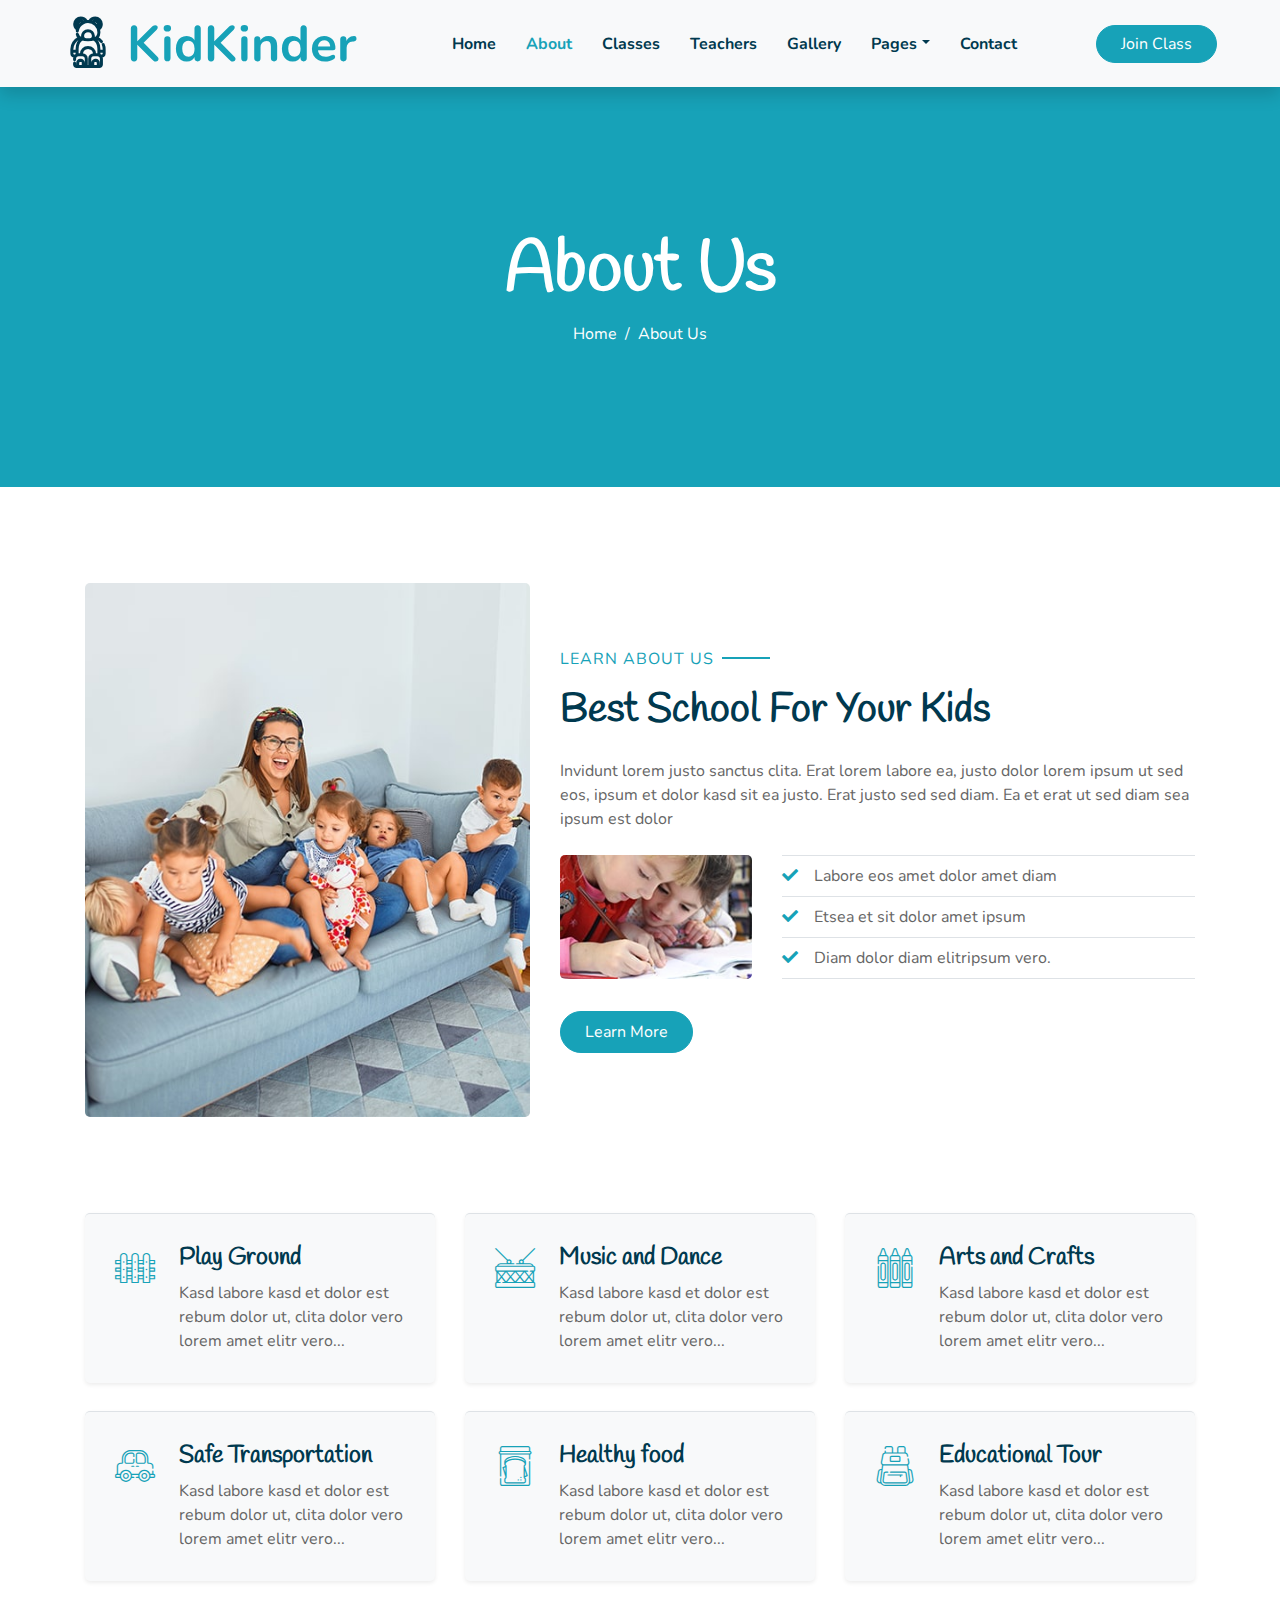
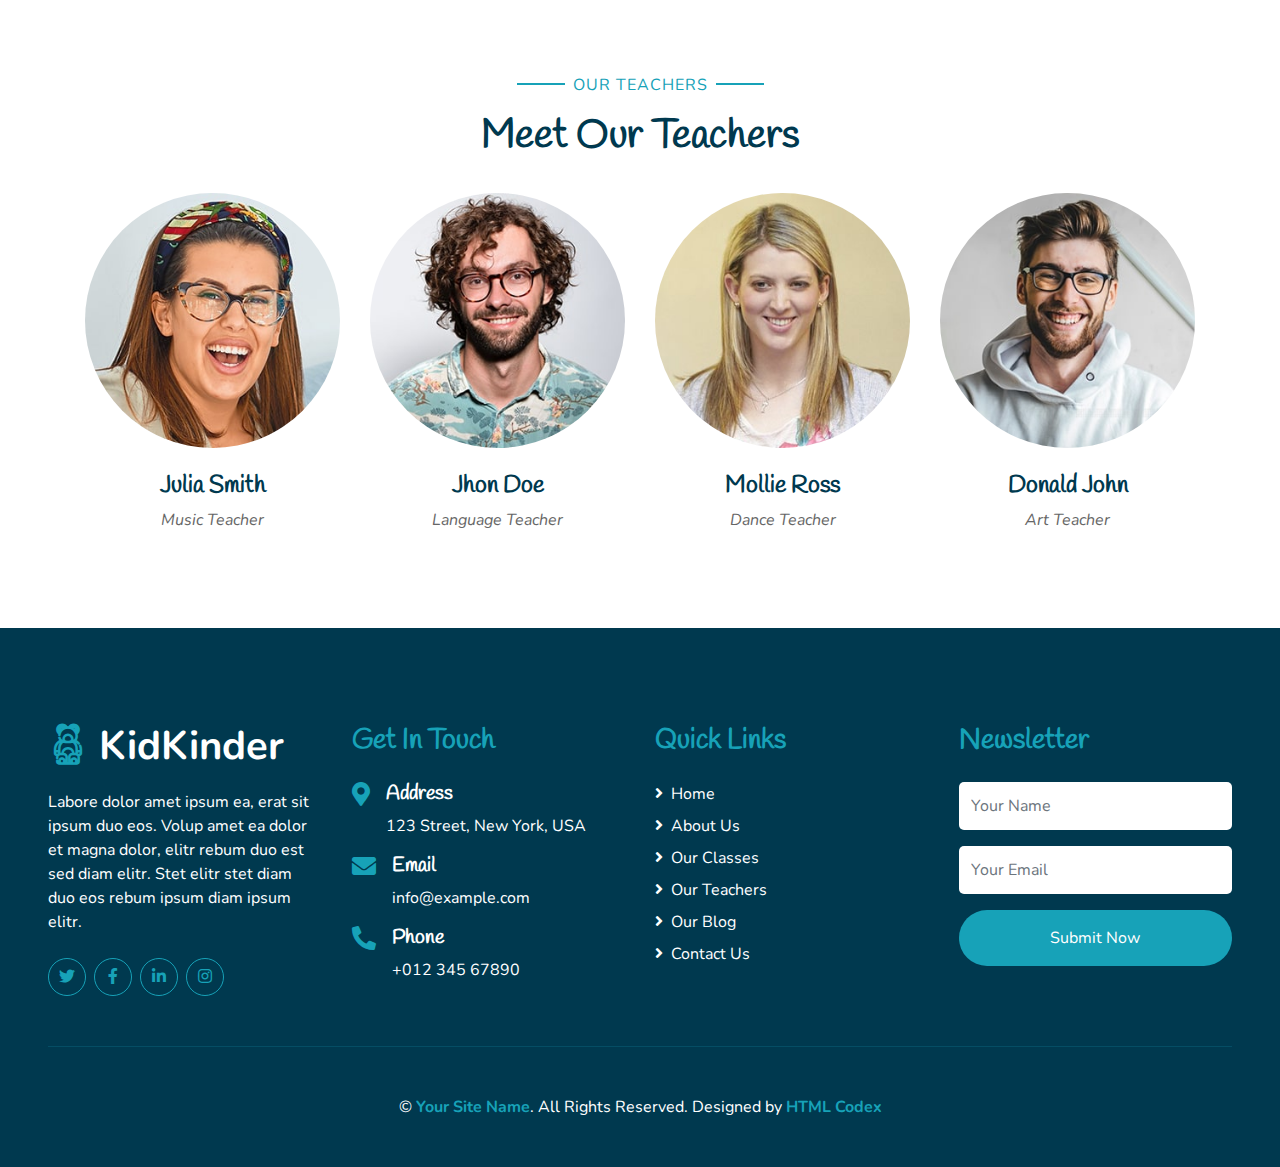
==== about.html @ f80e2ae2 "[ADD] Add templates for bussiness site" ====
<!DOCTYPE html>
<html lang="en">

<head>
    <meta charset="utf-8">
    <title>KidKinder - Kindergarten Website Template</title>
    <meta content="width=device-width, initial-scale=1.0" name="viewport">
    <meta content="Free HTML Templates" name="keywords">
    <meta content="Free HTML Templates" name="description">

    <!-- Favicon -->
    <link href="img/favicon.ico" rel="icon">

    <!-- Google Web Fonts -->
    <link rel="preconnect" href="https://fonts.gstatic.com">
    <link href="https://fonts.googleapis.com/css2?family=Handlee&family=Nunito&display=swap" rel="stylesheet">

    <!-- Font Awesome -->
    <link href="https://cdnjs.cloudflare.com/ajax/libs/font-awesome/5.10.0/css/all.min.css" rel="stylesheet">

    <!-- Flaticon Font -->
    <link href="lib/flaticon/font/flaticon.css" rel="stylesheet">

    <!-- Libraries Stylesheet -->
    <link href="lib/owlcarousel/assets/owl.carousel.min.css" rel="stylesheet">
    <link href="lib/lightbox/css/lightbox.min.css" rel="stylesheet">

    <!-- Customized Bootstrap Stylesheet -->
    <link href="css/style.css" rel="stylesheet">
</head>

<body>
    <!-- Navbar Start -->
    <div class="container-fluid bg-light position-relative shadow">
        <nav class="navbar navbar-expand-lg bg-light navbar-light py-3 py-lg-0 px-0 px-lg-5">
            <a href="" class="navbar-brand font-weight-bold text-secondary" style="font-size: 50px;">
                <i class="flaticon-043-teddy-bear"></i>
                <span class="text-primary">KidKinder</span>
            </a>
            <button type="button" class="navbar-toggler" data-toggle="collapse" data-target="#navbarCollapse">
                <span class="navbar-toggler-icon"></span>
            </button>
            <div class="collapse navbar-collapse justify-content-between" id="navbarCollapse">
                <div class="navbar-nav font-weight-bold mx-auto py-0">
                    <a href="index.html" class="nav-item nav-link">Home</a>
                    <a href="about.html" class="nav-item nav-link active">About</a>
                    <a href="class.html" class="nav-item nav-link">Classes</a>
                    <a href="team.html" class="nav-item nav-link">Teachers</a>
                    <a href="gallery.html" class="nav-item nav-link">Gallery</a>
                    <div class="nav-item dropdown">
                        <a href="#" class="nav-link dropdown-toggle" data-toggle="dropdown">Pages</a>
                        <div class="dropdown-menu rounded-0 m-0">
                            <a href="blog.html" class="dropdown-item">Blog Grid</a>
                            <a href="single.html" class="dropdown-item">Blog Detail</a>
                        </div>
                    </div>
                    <a href="contact.html" class="nav-item nav-link">Contact</a>
                </div>
                <a href="" class="btn btn-primary px-4">Join Class</a>
            </div>
        </nav>
    </div>
    <!-- Navbar End -->


    <!-- Header Start -->
    <div class="container-fluid bg-primary mb-5">
        <div class="d-flex flex-column align-items-center justify-content-center" style="min-height: 400px">
            <h3 class="display-3 font-weight-bold text-white">About Us</h3>
            <div class="d-inline-flex text-white">
                <p class="m-0"><a class="text-white" href="">Home</a></p>
                <p class="m-0 px-2">/</p>
                <p class="m-0">About Us</p>
            </div>
        </div>
    </div>
    <!-- Header End -->


    <!-- About Start -->
    <div class="container-fluid py-5">
        <div class="container">
            <div class="row align-items-center">
                <div class="col-lg-5">
                    <img class="img-fluid rounded mb-5 mb-lg-0" src="img/about-1.jpg" alt="">
                </div>
                <div class="col-lg-7">
                    <p class="section-title pr-5"><span class="pr-2">Learn About Us</span></p>
                    <h1 class="mb-4">Best School For Your Kids</h1>
                    <p>Invidunt lorem justo sanctus clita. Erat lorem labore ea, justo dolor lorem ipsum ut sed eos,
                        ipsum et dolor kasd sit ea justo. Erat justo sed sed diam. Ea et erat ut sed diam sea ipsum est
                        dolor</p>
                    <div class="row pt-2 pb-4">
                        <div class="col-6 col-md-4">
                            <img class="img-fluid rounded" src="img/about-2.jpg" alt="">
                        </div>
                        <div class="col-6 col-md-8">
                            <ul class="list-inline m-0">
                                <li class="py-2 border-top border-bottom"><i class="fa fa-check text-primary mr-3"></i>Labore eos amet dolor amet diam</li>
                                <li class="py-2 border-bottom"><i class="fa fa-check text-primary mr-3"></i>Etsea et sit dolor amet ipsum</li>
                                <li class="py-2 border-bottom"><i class="fa fa-check text-primary mr-3"></i>Diam dolor diam elitripsum vero.</li>
                            </ul>
                        </div>
                    </div>
                    <a href="" class="btn btn-primary mt-2 py-2 px-4">Learn More</a>
                </div>
            </div>
        </div>
    </div>
    <!-- About End -->


    <!-- Facilities Start -->
    <div class="container-fluid pt-5">
        <div class="container pb-3">
            <div class="row">
                <div class="col-lg-4 col-md-6 pb-1">
                    <div class="d-flex bg-light shadow-sm border-top rounded mb-4" style="padding: 30px;">
                        <i class="flaticon-050-fence h1 font-weight-normal text-primary mb-3"></i>
                        <div class="pl-4">
                            <h4>Play Ground</h4>
                            <p class="m-0">Kasd labore kasd et dolor est rebum dolor ut, clita dolor vero lorem amet elitr vero...</p>
                        </div>
                    </div>
                </div>
                <div class="col-lg-4 col-md-6 pb-1">
                    <div class="d-flex bg-light shadow-sm border-top rounded mb-4" style="padding: 30px;">
                        <i class="flaticon-022-drum h1 font-weight-normal text-primary mb-3"></i>
                        <div class="pl-4">
                            <h4>Music and Dance</h4>
                            <p class="m-0">Kasd labore kasd et dolor est rebum dolor ut, clita dolor vero lorem amet elitr vero...</p>
                        </div>
                    </div>
                </div>
                <div class="col-lg-4 col-md-6 pb-1">
                    <div class="d-flex bg-light shadow-sm border-top rounded mb-4" style="padding: 30px;">
                        <i class="flaticon-030-crayons h1 font-weight-normal text-primary mb-3"></i>
                        <div class="pl-4">
                            <h4>Arts and Crafts</h4>
                            <p class="m-0">Kasd labore kasd et dolor est rebum dolor ut, clita dolor vero lorem amet elitr vero...</p>
                        </div>
                    </div>
                </div>
                <div class="col-lg-4 col-md-6 pb-1">
                    <div class="d-flex bg-light shadow-sm border-top rounded mb-4" style="padding: 30px;">
                        <i class="flaticon-017-toy-car h1 font-weight-normal text-primary mb-3"></i>
                        <div class="pl-4">
                            <h4>Safe Transportation</h4>
                            <p class="m-0">Kasd labore kasd et dolor est rebum dolor ut, clita dolor vero lorem amet elitr vero...</p>
                        </div>
                    </div>
                </div>
                <div class="col-lg-4 col-md-6 pb-1">
                    <div class="d-flex bg-light shadow-sm border-top rounded mb-4" style="padding: 30px;">
                        <i class="flaticon-025-sandwich h1 font-weight-normal text-primary mb-3"></i>
                        <div class="pl-4">
                            <h4>Healthy food</h4>
                            <p class="m-0">Kasd labore kasd et dolor est rebum dolor ut, clita dolor vero lorem amet elitr vero...</p>
                        </div>
                    </div>
                </div>
                <div class="col-lg-4 col-md-6 pb-1">
                    <div class="d-flex bg-light shadow-sm border-top rounded mb-4" style="padding: 30px;">
                        <i class="flaticon-047-backpack h1 font-weight-normal text-primary mb-3"></i>
                        <div class="pl-4">
                            <h4>Educational Tour</h4>
                            <p class="m-0">Kasd labore kasd et dolor est rebum dolor ut, clita dolor vero lorem amet elitr vero...</p>
                        </div>
                    </div>
                </div>
            </div>
        </div>
    </div>
    <!-- Facilities Start -->


    <!-- Team Start -->
    <div class="container-fluid pt-5">
        <div class="container">
            <div class="text-center pb-2">
                <p class="section-title px-5"><span class="px-2">Our Teachers</span></p>
                <h1 class="mb-4">Meet Our Teachers</h1>
            </div>
            <div class="row">
                <div class="col-md-6 col-lg-3 text-center team mb-5">
                    <div class="position-relative overflow-hidden mb-4" style="border-radius: 100%;">
                        <img class="img-fluid w-100" src="img/team-1.jpg" alt="" >
                        <div
                            class="team-social d-flex align-items-center justify-content-center w-100 h-100 position-absolute">
                            <a class="btn btn-outline-light text-center mr-2 px-0" style="width: 38px; height: 38px;"
                                href="#"><i class="fab fa-twitter"></i></a>
                            <a class="btn btn-outline-light text-center mr-2 px-0" style="width: 38px; height: 38px;"
                                href="#"><i class="fab fa-facebook-f"></i></a>
                            <a class="btn btn-outline-light text-center px-0" style="width: 38px; height: 38px;"
                                href="#"><i class="fab fa-linkedin-in"></i></a>
                        </div>
                    </div>
                    <h4>Julia Smith</h4>
                    <i>Music Teacher</i>
                </div>
                <div class="col-md-6 col-lg-3 text-center team mb-5">
                    <div class="position-relative overflow-hidden mb-4" style="border-radius: 100%;">
                        <img class="img-fluid w-100" src="img/team-2.jpg" alt="" >
                        <div
                            class="team-social d-flex align-items-center justify-content-center w-100 h-100 position-absolute">
                            <a class="btn btn-outline-light text-center mr-2 px-0" style="width: 38px; height: 38px;"
                                href="#"><i class="fab fa-twitter"></i></a>
                            <a class="btn btn-outline-light text-center mr-2 px-0" style="width: 38px; height: 38px;"
                                href="#"><i class="fab fa-facebook-f"></i></a>
                            <a class="btn btn-outline-light text-center px-0" style="width: 38px; height: 38px;"
                                href="#"><i class="fab fa-linkedin-in"></i></a>
                        </div>
                    </div>
                    <h4>Jhon Doe</h4>
                    <i>Language Teacher</i>
                </div>
                <div class="col-md-6 col-lg-3 text-center team mb-5">
                    <div class="position-relative overflow-hidden mb-4" style="border-radius: 100%;">
                        <img class="img-fluid w-100" src="img/team-3.jpg" alt="" >
                        <div
                            class="team-social d-flex align-items-center justify-content-center w-100 h-100 position-absolute">
                            <a class="btn btn-outline-light text-center mr-2 px-0" style="width: 38px; height: 38px;"
                                href="#"><i class="fab fa-twitter"></i></a>
                            <a class="btn btn-outline-light text-center mr-2 px-0" style="width: 38px; height: 38px;"
                                href="#"><i class="fab fa-facebook-f"></i></a>
                            <a class="btn btn-outline-light text-center px-0" style="width: 38px; height: 38px;"
                                href="#"><i class="fab fa-linkedin-in"></i></a>
                        </div>
                    </div>
                    <h4>Mollie Ross</h4>
                    <i>Dance Teacher</i>
                </div>
                <div class="col-md-6 col-lg-3 text-center team mb-5">
                    <div class="position-relative overflow-hidden mb-4" style="border-radius: 100%;">
                        <img class="img-fluid w-100" src="img/team-4.jpg" alt="" >
                        <div
                            class="team-social d-flex align-items-center justify-content-center w-100 h-100 position-absolute">
                            <a class="btn btn-outline-light text-center mr-2 px-0" style="width: 38px; height: 38px;"
                                href="#"><i class="fab fa-twitter"></i></a>
                            <a class="btn btn-outline-light text-center mr-2 px-0" style="width: 38px; height: 38px;"
                                href="#"><i class="fab fa-facebook-f"></i></a>
                            <a class="btn btn-outline-light text-center px-0" style="width: 38px; height: 38px;"
                                href="#"><i class="fab fa-linkedin-in"></i></a>
                        </div>
                    </div>
                    <h4>Donald John</h4>
                    <i>Art Teacher</i>
                </div>
            </div>
        </div>
    </div>
    <!-- Team End -->


    <!-- Footer Start -->
    <div class="container-fluid bg-secondary text-white mt-5 py-5 px-sm-3 px-md-5">
        <div class="row pt-5">
            <div class="col-lg-3 col-md-6 mb-5">
                <a href="" class="navbar-brand font-weight-bold text-primary m-0 mb-4 p-0" style="font-size: 40px; line-height: 40px;">
                    <i class="flaticon-043-teddy-bear"></i>
                    <span class="text-white">KidKinder</span>
                </a>
                <p>Labore dolor amet ipsum ea, erat sit ipsum duo eos. Volup amet ea dolor et magna dolor, elitr rebum duo est sed diam elitr. Stet elitr stet diam duo eos rebum ipsum diam ipsum elitr.</p>
                <div class="d-flex justify-content-start mt-4">
                    <a class="btn btn-outline-primary rounded-circle text-center mr-2 px-0"
                        style="width: 38px; height: 38px;" href="#"><i class="fab fa-twitter"></i></a>
                    <a class="btn btn-outline-primary rounded-circle text-center mr-2 px-0"
                        style="width: 38px; height: 38px;" href="#"><i class="fab fa-facebook-f"></i></a>
                    <a class="btn btn-outline-primary rounded-circle text-center mr-2 px-0"
                        style="width: 38px; height: 38px;" href="#"><i class="fab fa-linkedin-in"></i></a>
                    <a class="btn btn-outline-primary rounded-circle text-center mr-2 px-0"
                        style="width: 38px; height: 38px;" href="#"><i class="fab fa-instagram"></i></a>
                </div>
            </div>
            <div class="col-lg-3 col-md-6 mb-5">
                <h3 class="text-primary mb-4">Get In Touch</h3>
                <div class="d-flex">
                    <h4 class="fa fa-map-marker-alt text-primary"></h4>
                    <div class="pl-3">
                        <h5 class="text-white">Address</h5>
                        <p>123 Street, New York, USA</p>
                    </div>
                </div>
                <div class="d-flex">
                    <h4 class="fa fa-envelope text-primary"></h4>
                    <div class="pl-3">
                        <h5 class="text-white">Email</h5>
                        <p>info@example.com</p>
                    </div>
                </div>
                <div class="d-flex">
                    <h4 class="fa fa-phone-alt text-primary"></h4>
                    <div class="pl-3">
                        <h5 class="text-white">Phone</h5>
                        <p>+012 345 67890</p>
                    </div>
                </div>
            </div>
            <div class="col-lg-3 col-md-6 mb-5">
                <h3 class="text-primary mb-4">Quick Links</h3>
                <div class="d-flex flex-column justify-content-start">
                    <a class="text-white mb-2" href="#"><i class="fa fa-angle-right mr-2"></i>Home</a>
                    <a class="text-white mb-2" href="#"><i class="fa fa-angle-right mr-2"></i>About Us</a>
                    <a class="text-white mb-2" href="#"><i class="fa fa-angle-right mr-2"></i>Our Classes</a>
                    <a class="text-white mb-2" href="#"><i class="fa fa-angle-right mr-2"></i>Our Teachers</a>
                    <a class="text-white mb-2" href="#"><i class="fa fa-angle-right mr-2"></i>Our Blog</a>
                    <a class="text-white" href="#"><i class="fa fa-angle-right mr-2"></i>Contact Us</a>
                </div>
            </div>
            <div class="col-lg-3 col-md-6 mb-5">
                <h3 class="text-primary mb-4">Newsletter</h3>
                <form action="">
                    <div class="form-group">
                        <input type="text" class="form-control border-0 py-4" placeholder="Your Name" required="required" />
                    </div>
                    <div class="form-group">
                        <input type="email" class="form-control border-0 py-4" placeholder="Your Email"
                            required="required" />
                    </div>
                    <div>
                        <button class="btn btn-primary btn-block border-0 py-3" type="submit">Submit Now</button>
                    </div>
                </form>
            </div>
        </div>
        <div class="container-fluid pt-5" style="border-top: 1px solid rgba(23, 162, 184, .2);;">
            <p class="m-0 text-center text-white">
                &copy; <a class="text-primary font-weight-bold" href="#">Your Site Name</a>. All Rights Reserved. Designed
                by
                <a class="text-primary font-weight-bold" href="https://htmlcodex.com">HTML Codex</a>
            </p>
        </div>
    </div>
    <!-- Footer End -->


    <!-- Back to Top -->
    <a href="#" class="btn btn-primary p-3 back-to-top"><i class="fa fa-angle-double-up"></i></a>


    <!-- JavaScript Libraries -->
    <script src="https://code.jquery.com/jquery-3.4.1.min.js"></script>
    <script src="https://stackpath.bootstrapcdn.com/bootstrap/4.4.1/js/bootstrap.bundle.min.js"></script>
    <script src="lib/easing/easing.min.js"></script>
    <script src="lib/owlcarousel/owl.carousel.min.js"></script>
    <script src="lib/isotope/isotope.pkgd.min.js"></script>
    <script src="lib/lightbox/js/lightbox.min.js"></script>

    <!-- Contact Javascript File -->
    <script src="mail/jqBootstrapValidation.min.js"></script>
    <script src="mail/contact.js"></script>

    <!-- Template Javascript -->
    <script src="js/main.js"></script>
</body>

</html>
---- lib/flaticon/font/flaticon.css ----
@font-face {
  font-family: "Flaticon";
  src: url("./Flaticon.eot");
  src: url("./Flaticon.eot?#iefix") format("embedded-opentype"),
       url("./Flaticon.woff2") format("woff2"),
       url("./Flaticon.woff") format("woff"),
       url("./Flaticon.ttf") format("truetype"),
       url("./Flaticon.svg#Flaticon") format("svg");
  font-weight: normal;
  font-style: normal;
}

@media screen and (-webkit-min-device-pixel-ratio:0) {
  @font-face {
    font-family: "Flaticon";
    src: url("./Flaticon.svg#Flaticon") format("svg");
  }
}

[class^="flaticon-"]:before, [class*=" flaticon-"]:before,
[class^="flaticon-"]:after, [class*=" flaticon-"]:after {   
  font-family: Flaticon;
        font-size: 20px;
font-style: normal;
margin-left: 20px;
}

.flaticon-001-swing:before { content: "\f100"; }
.flaticon-002-bricks:before { content: "\f101"; }
.flaticon-003-feeding-bottle:before { content: "\f102"; }
.flaticon-004-balloons:before { content: "\f103"; }
.flaticon-005-marker:before { content: "\f104"; }
.flaticon-006-spinning-top:before { content: "\f105"; }
.flaticon-007-sandbox:before { content: "\f106"; }
.flaticon-008-tambourine:before { content: "\f107"; }
.flaticon-009-bib:before { content: "\f108"; }
.flaticon-010-slide:before { content: "\f109"; }
.flaticon-011-mat:before { content: "\f10a"; }
.flaticon-012-kite:before { content: "\f10b"; }
.flaticon-013-brush:before { content: "\f10c"; }
.flaticon-014-blackboard:before { content: "\f10d"; }
.flaticon-015-potty:before { content: "\f10e"; }
.flaticon-016-apple:before { content: "\f10f"; }
.flaticon-017-toy-car:before { content: "\f110"; }
.flaticon-018-ball:before { content: "\f111"; }
.flaticon-019-pencil:before { content: "\f112"; }
.flaticon-020-rattle:before { content: "\f113"; }
.flaticon-021-juice-box:before { content: "\f114"; }
.flaticon-022-drum:before { content: "\f115"; }
.flaticon-023-girl:before { content: "\f116"; }
.flaticon-024-shape-toy:before { content: "\f117"; }
.flaticon-025-sandwich:before { content: "\f118"; }
.flaticon-026-paper-boat:before { content: "\f119"; }
.flaticon-027-xylophone:before { content: "\f11a"; }
.flaticon-028-kindergarten:before { content: "\f11b"; }
.flaticon-029-clock:before { content: "\f11c"; }
.flaticon-030-crayons:before { content: "\f11d"; }
.flaticon-031-bell:before { content: "\f11e"; }
.flaticon-032-book:before { content: "\f11f"; }
.flaticon-033-blocks:before { content: "\f120"; }
.flaticon-034-popsicle:before { content: "\f121"; }
.flaticon-035-table:before { content: "\f122"; }
.flaticon-036-boy:before { content: "\f123"; }
.flaticon-037-toys:before { content: "\f124"; }
.flaticon-038-locker:before { content: "\f125"; }
.flaticon-039-seesaw:before { content: "\f126"; }
.flaticon-040-puzzle:before { content: "\f127"; }
.flaticon-041-abacus:before { content: "\f128"; }
.flaticon-042-synthesizer:before { content: "\f129"; }
.flaticon-043-teddy-bear:before { content: "\f12a"; }
.flaticon-044-scissors:before { content: "\f12b"; }
.flaticon-045-cookies:before { content: "\f12c"; }
.flaticon-046-bucket:before { content: "\f12d"; }
.flaticon-047-backpack:before { content: "\f12e"; }
.flaticon-048-paper-plane:before { content: "\f12f"; }
.flaticon-049-cutlery:before { content: "\f130"; }
.flaticon-050-fence:before { content: "\f131"; }
---- css/style.css ----
/******* Bootstrap Theming ********/
/*!
 * Bootstrap v4.5.3 (https://getbootstrap.com/)
 * Copyright 2011-2020 The Bootstrap Authors
 * Copyright 2011-2020 Twitter, Inc.
 * Licensed under MIT (https://github.com/twbs/bootstrap/blob/main/LICENSE)
 */
:root {
  --blue: #007bff;
  --indigo: #6610f2;
  --purple: #6f42c1;
  --pink: #e83e8c;
  --red: #dc3545;
  --orange: #fd7e14;
  --yellow: #ffc107;
  --green: #28a745;
  --teal: #20c997;
  --cyan: #17a2b8;
  --white: #fff;
  --gray: #6c757d;
  --gray-dark: #343a40;
  --primary: #17a2b8;
  --secondary: #00394f;
  --success: #28a745;
  --info: #17a2b8;
  --warning: #ffc107;
  --danger: #dc3545;
  --light: #f8f9fa;
  --dark: #343a40;
  --breakpoint-xs: 0;
  --breakpoint-sm: 576px;
  --breakpoint-md: 768px;
  --breakpoint-lg: 992px;
  --breakpoint-xl: 1200px;
  --font-family-sans-serif: "Nunito", sans-serif;
  --font-family-monospace: SFMono-Regular, Menlo, Monaco, Consolas, "Liberation Mono", "Courier New", monospace;
}

*,
*::before,
*::after {
  box-sizing: border-box;
}

html {
  font-family: sans-serif;
  line-height: 1.15;
  -webkit-text-size-adjust: 100%;
  -webkit-tap-highlight-color: rgba(0, 0, 0, 0);
}

article, aside, figcaption, figure, footer, header, hgroup, main, nav, section {
  display: block;
}

body {
  margin: 0;
  font-family: "Nunito", sans-serif;
  font-size: 1rem;
  font-weight: 400;
  line-height: 1.5;
  color: #666666;
  text-align: left;
  background-color: #fff;
}

[tabindex="-1"]:focus:not(:focus-visible) {
  outline: 0 !important;
}

hr {
  box-sizing: content-box;
  height: 0;
  overflow: visible;
}

h1, h2, h3, h4, h5, h6 {
  margin-top: 0;
  margin-bottom: 0.5rem;
}

p {
  margin-top: 0;
  margin-bottom: 1rem;
}

abbr[title],
abbr[data-original-title] {
  text-decoration: underline;
  text-decoration: underline dotted;
  cursor: help;
  border-bottom: 0;
  text-decoration-skip-ink: none;
}

address {
  margin-bottom: 1rem;
  font-style: normal;
  line-height: inherit;
}

ol,
ul,
dl {
  margin-top: 0;
  margin-bottom: 1rem;
}

ol ol,
ul ul,
ol ul,
ul ol {
  margin-bottom: 0;
}

dt {
  font-weight: 700;
}

dd {
  margin-bottom: .5rem;
  margin-left: 0;
}

blockquote {
  margin: 0 0 1rem;
}

b,
strong {
  font-weight: bolder;
}

small {
  font-size: 80%;
}

sub,
sup {
  position: relative;
  font-size: 75%;
  line-height: 0;
  vertical-align: baseline;
}

sub {
  bottom: -.25em;
}

sup {
  top: -.5em;
}

a {
  color: #17a2b8;
  text-decoration: none;
  background-color: transparent;
}

a:hover {
  color: #0f6674;
  text-decoration: underline;
}

a:not([href]):not([class]) {
  color: inherit;
  text-decoration: none;
}

a:not([href]):not([class]):hover {
  color: inherit;
  text-decoration: none;
}

pre,
code,
kbd,
samp {
  font-family: SFMono-Regular, Menlo, Monaco, Consolas, "Liberation Mono", "Courier New", monospace;
  font-size: 1em;
}

pre {
  margin-top: 0;
  margin-bottom: 1rem;
  overflow: auto;
  -ms-overflow-style: scrollbar;
}

figure {
  margin: 0 0 1rem;
}

img {
  vertical-align: middle;
  border-style: none;
}

svg {
  overflow: hidden;
  vertical-align: middle;
}

table {
  border-collapse: collapse;
}

caption {
  padding-top: 0.75rem;
  padding-bottom: 0.75rem;
  color: #6c757d;
  text-align: left;
  caption-side: bottom;
}

th {
  text-align: inherit;
  text-align: -webkit-match-parent;
}

label {
  display: inline-block;
  margin-bottom: 0.5rem;
}

button {
  border-radius: 0;
}

button:focus {
  outline: 1px dotted;
  outline: 5px auto -webkit-focus-ring-color;
}

input,
button,
select,
optgroup,
textarea {
  margin: 0;
  font-family: inherit;
  font-size: inherit;
  line-height: inherit;
}

button,
input {
  overflow: visible;
}

button,
select {
  text-transform: none;
}

[role="button"] {
  cursor: pointer;
}

select {
  word-wrap: normal;
}

button,
[type="button"],
[type="reset"],
[type="submit"] {
  -webkit-appearance: button;
}

button:not(:disabled),
[type="button"]:not(:disabled),
[type="reset"]:not(:disabled),
[type="submit"]:not(:disabled) {
  cursor: pointer;
}

button::-moz-focus-inner,
[type="button"]::-moz-focus-inner,
[type="reset"]::-moz-focus-inner,
[type="submit"]::-moz-focus-inner {
  padding: 0;
  border-style: none;
}

input[type="radio"],
input[type="checkbox"] {
  box-sizing: border-box;
  padding: 0;
}

textarea {
  overflow: auto;
  resize: vertical;
}

fieldset {
  min-width: 0;
  padding: 0;
  margin: 0;
  border: 0;
}

legend {
  display: block;
  width: 100%;
  max-width: 100%;
  padding: 0;
  margin-bottom: .5rem;
  font-size: 1.5rem;
  line-height: inherit;
  color: inherit;
  white-space: normal;
}

@media (max-width: 1200px) {
  legend {
    font-size: calc(1.275rem + 0.3vw) ;
  }
}

progress {
  vertical-align: baseline;
}

[type="number"]::-webkit-inner-spin-button,
[type="number"]::-webkit-outer-spin-button {
  height: auto;
}

[type="search"] {
  outline-offset: -2px;
  -webkit-appearance: none;
}

[type="search"]::-webkit-search-decoration {
  -webkit-appearance: none;
}

::-webkit-file-upload-button {
  font: inherit;
  -webkit-appearance: button;
}

output {
  display: inline-block;
}

summary {
  display: list-item;
  cursor: pointer;
}

template {
  display: none;
}

[hidden] {
  display: none !important;
}

h1, h2, h3, h4, h5, h6,
.h1, .h2, .h3, .h4, .h5, .h6 {
  margin-bottom: 0.5rem;
  font-family: "Handlee", cursive;
  font-weight: bold;
  line-height: 1.2;
  color: #00394f;
}

h1, .h1 {
  font-size: 2.5rem;
}

@media (max-width: 1200px) {
  h1, .h1 {
    font-size: calc(1.375rem + 1.5vw) ;
  }
}

h2, .h2 {
  font-size: 2rem;
}

@media (max-width: 1200px) {
  h2, .h2 {
    font-size: calc(1.325rem + 0.9vw) ;
  }
}

h3, .h3 {
  font-size: 1.75rem;
}

@media (max-width: 1200px) {
  h3, .h3 {
    font-size: calc(1.3rem + 0.6vw) ;
  }
}

h4, .h4 {
  font-size: 1.5rem;
}

@media (max-width: 1200px) {
  h4, .h4 {
    font-size: calc(1.275rem + 0.3vw) ;
  }
}

h5, .h5 {
  font-size: 1.25rem;
}

h6, .h6 {
  font-size: 1rem;
}

.lead {
  font-size: 1.25rem;
  font-weight: 300;
}

.display-1 {
  font-size: 6rem;
  font-weight: 300;
  line-height: 1.2;
}

@media (max-width: 1200px) {
  .display-1 {
    font-size: calc(1.725rem + 5.7vw) ;
  }
}

.display-2 {
  font-size: 5.5rem;
  font-weight: 300;
  line-height: 1.2;
}

@media (max-width: 1200px) {
  .display-2 {
    font-size: calc(1.675rem + 5.1vw) ;
  }
}

.display-3 {
  font-size: 4.5rem;
  font-weight: 300;
  line-height: 1.2;
}

@media (max-width: 1200px) {
  .display-3 {
    font-size: calc(1.575rem + 3.9vw) ;
  }
}

.display-4 {
  font-size: 3.5rem;
  font-weight: 300;
  line-height: 1.2;
}

@media (max-width: 1200px) {
  .display-4 {
    font-size: calc(1.475rem + 2.7vw) ;
  }
}

hr {
  margin-top: 1rem;
  margin-bottom: 1rem;
  border: 0;
  border-top: 1px solid rgba(0, 0, 0, 0.1);
}

small,
.small {
  font-size: 80%;
  font-weight: 400;
}

mark,
.mark {
  padding: 0.2em;
  background-color: #fcf8e3;
}

.list-unstyled {
  padding-left: 0;
  list-style: none;
}

.list-inline {
  padding-left: 0;
  list-style: none;
}

.list-inline-item {
  display: inline-block;
}

.list-inline-item:not(:last-child) {
  margin-right: 0.5rem;
}

.initialism {
  font-size: 90%;
  text-transform: uppercase;
}

.blockquote {
  margin-bottom: 1rem;
  font-size: 1.25rem;
}

.blockquote-footer {
  display: block;
  font-size: 80%;
  color: #6c757d;
}

.blockquote-footer::before {
  content: "\2014\00A0";
}

.img-fluid {
  max-width: 100%;
  height: auto;
}

.img-thumbnail {
  padding: 0.25rem;
  background-color: #fff;
  border: 1px solid #dee2e6;
  border-radius: 5px;
  max-width: 100%;
  height: auto;
}

.figure {
  display: inline-block;
}

.figure-img {
  margin-bottom: 0.5rem;
  line-height: 1;
}

.figure-caption {
  font-size: 90%;
  color: #6c757d;
}

code {
  font-size: 87.5%;
  color: #e83e8c;
  word-wrap: break-word;
}

a > code {
  color: inherit;
}

kbd {
  padding: 0.2rem 0.4rem;
  font-size: 87.5%;
  color: #fff;
  background-color: #212529;
  border-radius: 0.2rem;
}

kbd kbd {
  padding: 0;
  font-size: 100%;
  font-weight: 700;
}

pre {
  display: block;
  font-size: 87.5%;
  color: #212529;
}

pre code {
  font-size: inherit;
  color: inherit;
  word-break: normal;
}

.pre-scrollable {
  max-height: 340px;
  overflow-y: scroll;
}

.container,
.container-fluid,
.container-sm,
.container-md,
.container-lg,
.container-xl {
  width: 100%;
  padding-right: 15px;
  padding-left: 15px;
  margin-right: auto;
  margin-left: auto;
}

@media (min-width: 576px) {
  .container, .container-sm {
    max-width: 540px;
  }
}

@media (min-width: 768px) {
  .container, .container-sm, .container-md {
    max-width: 720px;
  }
}

@media (min-width: 992px) {
  .container, .container-sm, .container-md, .container-lg {
    max-width: 960px;
  }
}

@media (min-width: 1200px) {
  .container, .container-sm, .container-md, .container-lg, .container-xl {
    max-width: 1140px;
  }
}

.row {
  display: flex;
  flex-wrap: wrap;
  margin-right: -15px;
  margin-left: -15px;
}

.no-gutters {
  margin-right: 0;
  margin-left: 0;
}

.no-gutters > .col,
.no-gutters > [class*="col-"] {
  padding-right: 0;
  padding-left: 0;
}

.col-1, .col-2, .col-3, .col-4, .col-5, .col-6, .col-7, .col-8, .col-9, .col-10, .col-11, .col-12, .col,
.col-auto, .col-sm-1, .col-sm-2, .col-sm-3, .col-sm-4, .col-sm-5, .col-sm-6, .col-sm-7, .col-sm-8, .col-sm-9, .col-sm-10, .col-sm-11, .col-sm-12, .col-sm,
.col-sm-auto, .col-md-1, .col-md-2, .col-md-3, .col-md-4, .col-md-5, .col-md-6, .col-md-7, .col-md-8, .col-md-9, .col-md-10, .col-md-11, .col-md-12, .col-md,
.col-md-auto, .col-lg-1, .col-lg-2, .col-lg-3, .col-lg-4, .col-lg-5, .col-lg-6, .col-lg-7, .col-lg-8, .col-lg-9, .col-lg-10, .col-lg-11, .col-lg-12, .col-lg,
.col-lg-auto, .col-xl-1, .col-xl-2, .col-xl-3, .col-xl-4, .col-xl-5, .col-xl-6, .col-xl-7, .col-xl-8, .col-xl-9, .col-xl-10, .col-xl-11, .col-xl-12, .col-xl,
.col-xl-auto {
  position: relative;
  width: 100%;
  padding-right: 15px;
  padding-left: 15px;
}

.col {
  flex-basis: 0;
  flex-grow: 1;
  max-width: 100%;
}

.row-cols-1 > * {
  flex: 0 0 100%;
  max-width: 100%;
}

.row-cols-2 > * {
  flex: 0 0 50%;
  max-width: 50%;
}

.row-cols-3 > * {
  flex: 0 0 33.33333%;
  max-width: 33.33333%;
}

.row-cols-4 > * {
  flex: 0 0 25%;
  max-width: 25%;
}

.row-cols-5 > * {
  flex: 0 0 20%;
  max-width: 20%;
}

.row-cols-6 > * {
  flex: 0 0 16.66667%;
  max-width: 16.66667%;
}

.col-auto {
  flex: 0 0 auto;
  width: auto;
  max-width: 100%;
}

.col-1 {
  flex: 0 0 8.33333%;
  max-width: 8.33333%;
}

.col-2 {
  flex: 0 0 16.66667%;
  max-width: 16.66667%;
}

.col-3 {
  flex: 0 0 25%;
  max-width: 25%;
}

.col-4 {
  flex: 0 0 33.33333%;
  max-width: 33.33333%;
}

.col-5 {
  flex: 0 0 41.66667%;
  max-width: 41.66667%;
}

.col-6 {
  flex: 0 0 50%;
  max-width: 50%;
}

.col-7 {
  flex: 0 0 58.33333%;
  max-width: 58.33333%;
}

.col-8 {
  flex: 0 0 66.66667%;
  max-width: 66.66667%;
}

.col-9 {
  flex: 0 0 75%;
  max-width: 75%;
}

.col-10 {
  flex: 0 0 83.33333%;
  max-width: 83.33333%;
}

.col-11 {
  flex: 0 0 91.66667%;
  max-width: 91.66667%;
}

.col-12 {
  flex: 0 0 100%;
  max-width: 100%;
}

.order-first {
  order: -1;
}

.order-last {
  order: 13;
}

.order-0 {
  order: 0;
}

.order-1 {
  order: 1;
}

.order-2 {
  order: 2;
}

.order-3 {
  order: 3;
}

.order-4 {
  order: 4;
}

.order-5 {
  order: 5;
}

.order-6 {
  order: 6;
}

.order-7 {
  order: 7;
}

.order-8 {
  order: 8;
}

.order-9 {
  order: 9;
}

.order-10 {
  order: 10;
}

.order-11 {
  order: 11;
}

.order-12 {
  order: 12;
}

.offset-1 {
  margin-left: 8.33333%;
}

.offset-2 {
  margin-left: 16.66667%;
}

.offset-3 {
  margin-left: 25%;
}

.offset-4 {
  margin-left: 33.33333%;
}

.offset-5 {
  margin-left: 41.66667%;
}

.offset-6 {
  margin-left: 50%;
}

.offset-7 {
  margin-left: 58.33333%;
}

.offset-8 {
  margin-left: 66.66667%;
}

.offset-9 {
  margin-left: 75%;
}

.offset-10 {
  margin-left: 83.33333%;
}

.offset-11 {
  margin-left: 91.66667%;
}

@media (min-width: 576px) {
  .col-sm {
    flex-basis: 0;
    flex-grow: 1;
    max-width: 100%;
  }
  .row-cols-sm-1 > * {
    flex: 0 0 100%;
    max-width: 100%;
  }
  .row-cols-sm-2 > * {
    flex: 0 0 50%;
    max-width: 50%;
  }
  .row-cols-sm-3 > * {
    flex: 0 0 33.33333%;
    max-width: 33.33333%;
  }
  .row-cols-sm-4 > * {
    flex: 0 0 25%;
    max-width: 25%;
  }
  .row-cols-sm-5 > * {
    flex: 0 0 20%;
    max-width: 20%;
  }
  .row-cols-sm-6 > * {
    flex: 0 0 16.66667%;
    max-width: 16.66667%;
  }
  .col-sm-auto {
    flex: 0 0 auto;
    width: auto;
    max-width: 100%;
  }
  .col-sm-1 {
    flex: 0 0 8.33333%;
    max-width: 8.33333%;
  }
  .col-sm-2 {
    flex: 0 0 16.66667%;
    max-width: 16.66667%;
  }
  .col-sm-3 {
    flex: 0 0 25%;
    max-width: 25%;
  }
  .col-sm-4 {
    flex: 0 0 33.33333%;
    max-width: 33.33333%;
  }
  .col-sm-5 {
    flex: 0 0 41.66667%;
    max-width: 41.66667%;
  }
  .col-sm-6 {
    flex: 0 0 50%;
    max-width: 50%;
  }
  .col-sm-7 {
    flex: 0 0 58.33333%;
    max-width: 58.33333%;
  }
  .col-sm-8 {
    flex: 0 0 66.66667%;
    max-width: 66.66667%;
  }
  .col-sm-9 {
    flex: 0 0 75%;
    max-width: 75%;
  }
  .col-sm-10 {
    flex: 0 0 83.33333%;
    max-width: 83.33333%;
  }
  .col-sm-11 {
    flex: 0 0 91.66667%;
    max-width: 91.66667%;
  }
  .col-sm-12 {
    flex: 0 0 100%;
    max-width: 100%;
  }
  .order-sm-first {
    order: -1;
  }
  .order-sm-last {
    order: 13;
  }
  .order-sm-0 {
    order: 0;
  }
  .order-sm-1 {
    order: 1;
  }
  .order-sm-2 {
    order: 2;
  }
  .order-sm-3 {
    order: 3;
  }
  .order-sm-4 {
    order: 4;
  }
  .order-sm-5 {
    order: 5;
  }
  .order-sm-6 {
    order: 6;
  }
  .order-sm-7 {
    order: 7;
  }
  .order-sm-8 {
    order: 8;
  }
  .order-sm-9 {
    order: 9;
  }
  .order-sm-10 {
    order: 10;
  }
  .order-sm-11 {
    order: 11;
  }
  .order-sm-12 {
    order: 12;
  }
  .offset-sm-0 {
    margin-left: 0;
  }
  .offset-sm-1 {
    margin-left: 8.33333%;
  }
  .offset-sm-2 {
    margin-left: 16.66667%;
  }
  .offset-sm-3 {
    margin-left: 25%;
  }
  .offset-sm-4 {
    margin-left: 33.33333%;
  }
  .offset-sm-5 {
    margin-left: 41.66667%;
  }
  .offset-sm-6 {
    margin-left: 50%;
  }
  .offset-sm-7 {
    margin-left: 58.33333%;
  }
  .offset-sm-8 {
    margin-left: 66.66667%;
  }
  .offset-sm-9 {
    margin-left: 75%;
  }
  .offset-sm-10 {
    margin-left: 83.33333%;
  }
  .offset-sm-11 {
    margin-left: 91.66667%;
  }
}

@media (min-width: 768px) {
  .col-md {
    flex-basis: 0;
    flex-grow: 1;
    max-width: 100%;
  }
  .row-cols-md-1 > * {
    flex: 0 0 100%;
    max-width: 100%;
  }
  .row-cols-md-2 > * {
    flex: 0 0 50%;
    max-width: 50%;
  }
  .row-cols-md-3 > * {
    flex: 0 0 33.33333%;
    max-width: 33.33333%;
  }
  .row-cols-md-4 > * {
    flex: 0 0 25%;
    max-width: 25%;
  }
  .row-cols-md-5 > * {
    flex: 0 0 20%;
    max-width: 20%;
  }
  .row-cols-md-6 > * {
    flex: 0 0 16.66667%;
    max-width: 16.66667%;
  }
  .col-md-auto {
    flex: 0 0 auto;
    width: auto;
    max-width: 100%;
  }
  .col-md-1 {
    flex: 0 0 8.33333%;
    max-width: 8.33333%;
  }
  .col-md-2 {
    flex: 0 0 16.66667%;
    max-width: 16.66667%;
  }
  .col-md-3 {
    flex: 0 0 25%;
    max-width: 25%;
  }
  .col-md-4 {
    flex: 0 0 33.33333%;
    max-width: 33.33333%;
  }
  .col-md-5 {
    flex: 0 0 41.66667%;
    max-width: 41.66667%;
  }
  .col-md-6 {
    flex: 0 0 50%;
    max-width: 50%;
  }
  .col-md-7 {
    flex: 0 0 58.33333%;
    max-width: 58.33333%;
  }
  .col-md-8 {
    flex: 0 0 66.66667%;
    max-width: 66.66667%;
  }
  .col-md-9 {
    flex: 0 0 75%;
    max-width: 75%;
  }
  .col-md-10 {
    flex: 0 0 83.33333%;
    max-width: 83.33333%;
  }
  .col-md-11 {
    flex: 0 0 91.66667%;
    max-width: 91.66667%;
  }
  .col-md-12 {
    flex: 0 0 100%;
    max-width: 100%;
  }
  .order-md-first {
    order: -1;
  }
  .order-md-last {
    order: 13;
  }
  .order-md-0 {
    order: 0;
  }
  .order-md-1 {
    order: 1;
  }
  .order-md-2 {
    order: 2;
  }
  .order-md-3 {
    order: 3;
  }
  .order-md-4 {
    order: 4;
  }
  .order-md-5 {
    order: 5;
  }
  .order-md-6 {
    order: 6;
  }
  .order-md-7 {
    order: 7;
  }
  .order-md-8 {
    order: 8;
  }
  .order-md-9 {
    order: 9;
  }
  .order-md-10 {
    order: 10;
  }
  .order-md-11 {
    order: 11;
  }
  .order-md-12 {
    order: 12;
  }
  .offset-md-0 {
    margin-left: 0;
  }
  .offset-md-1 {
    margin-left: 8.33333%;
  }
  .offset-md-2 {
    margin-left: 16.66667%;
  }
  .offset-md-3 {
    margin-left: 25%;
  }
  .offset-md-4 {
    margin-left: 33.33333%;
  }
  .offset-md-5 {
    margin-left: 41.66667%;
  }
  .offset-md-6 {
    margin-left: 50%;
  }
  .offset-md-7 {
    margin-left: 58.33333%;
  }
  .offset-md-8 {
    margin-left: 66.66667%;
  }
  .offset-md-9 {
    margin-left: 75%;
  }
  .offset-md-10 {
    margin-left: 83.33333%;
  }
  .offset-md-11 {
    margin-left: 91.66667%;
  }
}

@media (min-width: 992px) {
  .col-lg {
    flex-basis: 0;
    flex-grow: 1;
    max-width: 100%;
  }
  .row-cols-lg-1 > * {
    flex: 0 0 100%;
    max-width: 100%;
  }
  .row-cols-lg-2 > * {
    flex: 0 0 50%;
    max-width: 50%;
  }
  .row-cols-lg-3 > * {
    flex: 0 0 33.33333%;
    max-width: 33.33333%;
  }
  .row-cols-lg-4 > * {
    flex: 0 0 25%;
    max-width: 25%;
  }
  .row-cols-lg-5 > * {
    flex: 0 0 20%;
    max-width: 20%;
  }
  .row-cols-lg-6 > * {
    flex: 0 0 16.66667%;
    max-width: 16.66667%;
  }
  .col-lg-auto {
    flex: 0 0 auto;
    width: auto;
    max-width: 100%;
  }
  .col-lg-1 {
    flex: 0 0 8.33333%;
    max-width: 8.33333%;
  }
  .col-lg-2 {
    flex: 0 0 16.66667%;
    max-width: 16.66667%;
  }
  .col-lg-3 {
    flex: 0 0 25%;
    max-width: 25%;
  }
  .col-lg-4 {
    flex: 0 0 33.33333%;
    max-width: 33.33333%;
  }
  .col-lg-5 {
    flex: 0 0 41.66667%;
    max-width: 41.66667%;
  }
  .col-lg-6 {
    flex: 0 0 50%;
    max-width: 50%;
  }
  .col-lg-7 {
    flex: 0 0 58.33333%;
    max-width: 58.33333%;
  }
  .col-lg-8 {
    flex: 0 0 66.66667%;
    max-width: 66.66667%;
  }
  .col-lg-9 {
    flex: 0 0 75%;
    max-width: 75%;
  }
  .col-lg-10 {
    flex: 0 0 83.33333%;
    max-width: 83.33333%;
  }
  .col-lg-11 {
    flex: 0 0 91.66667%;
    max-width: 91.66667%;
  }
  .col-lg-12 {
    flex: 0 0 100%;
    max-width: 100%;
  }
  .order-lg-first {
    order: -1;
  }
  .order-lg-last {
    order: 13;
  }
  .order-lg-0 {
    order: 0;
  }
  .order-lg-1 {
    order: 1;
  }
  .order-lg-2 {
    order: 2;
  }
  .order-lg-3 {
    order: 3;
  }
  .order-lg-4 {
    order: 4;
  }
  .order-lg-5 {
    order: 5;
  }
  .order-lg-6 {
    order: 6;
  }
  .order-lg-7 {
    order: 7;
  }
  .order-lg-8 {
    order: 8;
  }
  .order-lg-9 {
    order: 9;
  }
  .order-lg-10 {
    order: 10;
  }
  .order-lg-11 {
    order: 11;
  }
  .order-lg-12 {
    order: 12;
  }
  .offset-lg-0 {
    margin-left: 0;
  }
  .offset-lg-1 {
    margin-left: 8.33333%;
  }
  .offset-lg-2 {
    margin-left: 16.66667%;
  }
  .offset-lg-3 {
    margin-left: 25%;
  }
  .offset-lg-4 {
    margin-left: 33.33333%;
  }
  .offset-lg-5 {
    margin-left: 41.66667%;
  }
  .offset-lg-6 {
    margin-left: 50%;
  }
  .offset-lg-7 {
    margin-left: 58.33333%;
  }
  .offset-lg-8 {
    margin-left: 66.66667%;
  }
  .offset-lg-9 {
    margin-left: 75%;
  }
  .offset-lg-10 {
    margin-left: 83.33333%;
  }
  .offset-lg-11 {
    margin-left: 91.66667%;
  }
}

@media (min-width: 1200px) {
  .col-xl {
    flex-basis: 0;
    flex-grow: 1;
    max-width: 100%;
  }
  .row-cols-xl-1 > * {
    flex: 0 0 100%;
    max-width: 100%;
  }
  .row-cols-xl-2 > * {
    flex: 0 0 50%;
    max-width: 50%;
  }
  .row-cols-xl-3 > * {
    flex: 0 0 33.33333%;
    max-width: 33.33333%;
  }
  .row-cols-xl-4 > * {
    flex: 0 0 25%;
    max-width: 25%;
  }
  .row-cols-xl-5 > * {
    flex: 0 0 20%;
    max-width: 20%;
  }
  .row-cols-xl-6 > * {
    flex: 0 0 16.66667%;
    max-width: 16.66667%;
  }
  .col-xl-auto {
    flex: 0 0 auto;
    width: auto;
    max-width: 100%;
  }
  .col-xl-1 {
    flex: 0 0 8.33333%;
    max-width: 8.33333%;
  }
  .col-xl-2 {
    flex: 0 0 16.66667%;
    max-width: 16.66667%;
  }
  .col-xl-3 {
    flex: 0 0 25%;
    max-width: 25%;
  }
  .col-xl-4 {
    flex: 0 0 33.33333%;
    max-width: 33.33333%;
  }
  .col-xl-5 {
    flex: 0 0 41.66667%;
    max-width: 41.66667%;
  }
  .col-xl-6 {
    flex: 0 0 50%;
    max-width: 50%;
  }
  .col-xl-7 {
    flex: 0 0 58.33333%;
    max-width: 58.33333%;
  }
  .col-xl-8 {
    flex: 0 0 66.66667%;
    max-width: 66.66667%;
  }
  .col-xl-9 {
    flex: 0 0 75%;
    max-width: 75%;
  }
  .col-xl-10 {
    flex: 0 0 83.33333%;
    max-width: 83.33333%;
  }
  .col-xl-11 {
    flex: 0 0 91.66667%;
    max-width: 91.66667%;
  }
  .col-xl-12 {
    flex: 0 0 100%;
    max-width: 100%;
  }
  .order-xl-first {
    order: -1;
  }
  .order-xl-last {
    order: 13;
  }
  .order-xl-0 {
    order: 0;
  }
  .order-xl-1 {
    order: 1;
  }
  .order-xl-2 {
    order: 2;
  }
  .order-xl-3 {
    order: 3;
  }
  .order-xl-4 {
    order: 4;
  }
  .order-xl-5 {
    order: 5;
  }
  .order-xl-6 {
    order: 6;
  }
  .order-xl-7 {
    order: 7;
  }
  .order-xl-8 {
    order: 8;
  }
  .order-xl-9 {
    order: 9;
  }
  .order-xl-10 {
    order: 10;
  }
  .order-xl-11 {
    order: 11;
  }
  .order-xl-12 {
    order: 12;
  }
  .offset-xl-0 {
    margin-left: 0;
  }
  .offset-xl-1 {
    margin-left: 8.33333%;
  }
  .offset-xl-2 {
    margin-left: 16.66667%;
  }
  .offset-xl-3 {
    margin-left: 25%;
  }
  .offset-xl-4 {
    margin-left: 33.33333%;
  }
  .offset-xl-5 {
    margin-left: 41.66667%;
  }
  .offset-xl-6 {
    margin-left: 50%;
  }
  .offset-xl-7 {
    margin-left: 58.33333%;
  }
  .offset-xl-8 {
    margin-left: 66.66667%;
  }
  .offset-xl-9 {
    margin-left: 75%;
  }
  .offset-xl-10 {
    margin-left: 83.33333%;
  }
  .offset-xl-11 {
    margin-left: 91.66667%;
  }
}

.table {
  width: 100%;
  margin-bottom: 1rem;
  color: #666666;
}

.table th,
.table td {
  padding: 0.75rem;
  vertical-align: top;
  border-top: 1px solid #dee2e6;
}

.table thead th {
  vertical-align: bottom;
  border-bottom: 2px solid #dee2e6;
}

.table tbody + tbody {
  border-top: 2px solid #dee2e6;
}

.table-sm th,
.table-sm td {
  padding: 0.3rem;
}

.table-bordered {
  border: 1px solid #dee2e6;
}

.table-bordered th,
.table-bordered td {
  border: 1px solid #dee2e6;
}

.table-bordered thead th,
.table-bordered thead td {
  border-bottom-width: 2px;
}

.table-borderless th,
.table-borderless td,
.table-borderless thead th,
.table-borderless tbody + tbody {
  border: 0;
}

.table-striped tbody tr:nth-of-type(odd) {
  background-color: rgba(0, 0, 0, 0.05);
}

.table-hover tbody tr:hover {
  color: #666666;
  background-color: rgba(0, 0, 0, 0.075);
}

.table-primary,
.table-primary > th,
.table-primary > td {
  background-color: #bee5eb;
}

.table-primary th,
.table-primary td,
.table-primary thead th,
.table-primary tbody + tbody {
  border-color: #86cfda;
}

.table-hover .table-primary:hover {
  background-color: #abdde5;
}

.table-hover .table-primary:hover > td,
.table-hover .table-primary:hover > th {
  background-color: #abdde5;
}

.table-secondary,
.table-secondary > th,
.table-secondary > td {
  background-color: #b8c8ce;
}

.table-secondary th,
.table-secondary td,
.table-secondary thead th,
.table-secondary tbody + tbody {
  border-color: #7a98a3;
}

.table-hover .table-secondary:hover {
  background-color: #a9bcc4;
}

.table-hover .table-secondary:hover > td,
.table-hover .table-secondary:hover > th {
  background-color: #a9bcc4;
}

.table-success,
.table-success > th,
.table-success > td {
  background-color: #c3e6cb;
}

.table-success th,
.table-success td,
.table-success thead th,
.table-success tbody + tbody {
  border-color: #8fd19e;
}

.table-hover .table-success:hover {
  background-color: #b1dfbb;
}

.table-hover .table-success:hover > td,
.table-hover .table-success:hover > th {
  background-color: #b1dfbb;
}

.table-info,
.table-info > th,
.table-info > td {
  background-color: #bee5eb;
}

.table-info th,
.table-info td,
.table-info thead th,
.table-info tbody + tbody {
  border-color: #86cfda;
}

.table-hover .table-info:hover {
  background-color: #abdde5;
}

.table-hover .table-info:hover > td,
.table-hover .table-info:hover > th {
  background-color: #abdde5;
}

.table-warning,
.table-warning > th,
.table-warning > td {
  background-color: #ffeeba;
}

.table-warning th,
.table-warning td,
.table-warning thead th,
.table-warning tbody + tbody {
  border-color: #ffdf7e;
}

.table-hover .table-warning:hover {
  background-color: #ffe8a1;
}

.table-hover .table-warning:hover > td,
.table-hover .table-warning:hover > th {
  background-color: #ffe8a1;
}

.table-danger,
.table-danger > th,
.table-danger > td {
  background-color: #f5c6cb;
}

.table-danger th,
.table-danger td,
.table-danger thead th,
.table-danger tbody + tbody {
  border-color: #ed969e;
}

.table-hover .table-danger:hover {
  background-color: #f1b0b7;
}

.table-hover .table-danger:hover > td,
.table-hover .table-danger:hover > th {
  background-color: #f1b0b7;
}

.table-light,
.table-light > th,
.table-light > td {
  background-color: #fdfdfe;
}

.table-light th,
.table-light td,
.table-light thead th,
.table-light tbody + tbody {
  border-color: #fbfcfc;
}

.table-hover .table-light:hover {
  background-color: #ececf6;
}

.table-hover .table-light:hover > td,
.table-hover .table-light:hover > th {
  background-color: #ececf6;
}

.table-dark,
.table-dark > th,
.table-dark > td {
  background-color: #c6c8ca;
}

.table-dark th,
.table-dark td,
.table-dark thead th,
.table-dark tbody + tbody {
  border-color: #95999c;
}

.table-hover .table-dark:hover {
  background-color: #b9bbbe;
}

.table-hover .table-dark:hover > td,
.table-hover .table-dark:hover > th {
  background-color: #b9bbbe;
}

.table-active,
.table-active > th,
.table-active > td {
  background-color: rgba(0, 0, 0, 0.075);
}

.table-hover .table-active:hover {
  background-color: rgba(0, 0, 0, 0.075);
}

.table-hover .table-active:hover > td,
.table-hover .table-active:hover > th {
  background-color: rgba(0, 0, 0, 0.075);
}

.table .thead-dark th {
  color: #fff;
  background-color: #343a40;
  border-color: #454d55;
}

.table .thead-light th {
  color: #495057;
  background-color: #e9ecef;
  border-color: #dee2e6;
}

.table-dark {
  color: #fff;
  background-color: #343a40;
}

.table-dark th,
.table-dark td,
.table-dark thead th {
  border-color: #454d55;
}

.table-dark.table-bordered {
  border: 0;
}

.table-dark.table-striped tbody tr:nth-of-type(odd) {
  background-color: rgba(255, 255, 255, 0.05);
}

.table-dark.table-hover tbody tr:hover {
  color: #fff;
  background-color: rgba(255, 255, 255, 0.075);
}

@media (max-width: 575.98px) {
  .table-responsive-sm {
    display: block;
    width: 100%;
    overflow-x: auto;
    -webkit-overflow-scrolling: touch;
  }
  .table-responsive-sm > .table-bordered {
    border: 0;
  }
}

@media (max-width: 767.98px) {
  .table-responsive-md {
    display: block;
    width: 100%;
    overflow-x: auto;
    -webkit-overflow-scrolling: touch;
  }
  .table-responsive-md > .table-bordered {
    border: 0;
  }
}

@media (max-width: 991.98px) {
  .table-responsive-lg {
    display: block;
    width: 100%;
    overflow-x: auto;
    -webkit-overflow-scrolling: touch;
  }
  .table-responsive-lg > .table-bordered {
    border: 0;
  }
}

@media (max-width: 1199.98px) {
  .table-responsive-xl {
    display: block;
    width: 100%;
    overflow-x: auto;
    -webkit-overflow-scrolling: touch;
  }
  .table-responsive-xl > .table-bordered {
    border: 0;
  }
}

.table-responsive {
  display: block;
  width: 100%;
  overflow-x: auto;
  -webkit-overflow-scrolling: touch;
}

.table-responsive > .table-bordered {
  border: 0;
}

.form-control {
  display: block;
  width: 100%;
  height: calc(1.5em + 0.75rem + 2px);
  padding: 0.375rem 0.75rem;
  font-size: 1rem;
  font-weight: 400;
  line-height: 1.5;
  color: #495057;
  background-color: #fff;
  background-clip: padding-box;
  border: 1px solid #ced4da;
  border-radius: 5px;
  transition: border-color 0.15s ease-in-out, box-shadow 0.15s ease-in-out;
}

@media (prefers-reduced-motion: reduce) {
  .form-control {
    transition: none;
  }
}

.form-control::-ms-expand {
  background-color: transparent;
  border: 0;
}

.form-control:-moz-focusring {
  color: transparent;
  text-shadow: 0 0 0 #495057;
}

.form-control:focus {
  color: #495057;
  background-color: #fff;
  border-color: #63d9ec;
  outline: 0;
  box-shadow: 0 0 0 0.2rem rgba(23, 162, 184, 0.25);
}

.form-control::placeholder {
  color: #6c757d;
  opacity: 1;
}

.form-control:disabled, .form-control[readonly] {
  background-color: #e9ecef;
  opacity: 1;
}

input[type="date"].form-control,
input[type="time"].form-control,
input[type="datetime-local"].form-control,
input[type="month"].form-control {
  appearance: none;
}

select.form-control:focus::-ms-value {
  color: #495057;
  background-color: #fff;
}

.form-control-file,
.form-control-range {
  display: block;
  width: 100%;
}

.col-form-label {
  padding-top: calc(0.375rem + 1px);
  padding-bottom: calc(0.375rem + 1px);
  margin-bottom: 0;
  font-size: inherit;
  line-height: 1.5;
}

.col-form-label-lg {
  padding-top: calc(0.5rem + 1px);
  padding-bottom: calc(0.5rem + 1px);
  font-size: 1.25rem;
  line-height: 1.5;
}

.col-form-label-sm {
  padding-top: calc(0.25rem + 1px);
  padding-bottom: calc(0.25rem + 1px);
  font-size: 0.875rem;
  line-height: 1.5;
}

.form-control-plaintext {
  display: block;
  width: 100%;
  padding: 0.375rem 0;
  margin-bottom: 0;
  font-size: 1rem;
  line-height: 1.5;
  color: #666666;
  background-color: transparent;
  border: solid transparent;
  border-width: 1px 0;
}

.form-control-plaintext.form-control-sm, .form-control-plaintext.form-control-lg {
  padding-right: 0;
  padding-left: 0;
}

.form-control-sm {
  height: calc(1.5em + 0.5rem + 2px);
  padding: 0.25rem 0.5rem;
  font-size: 0.875rem;
  line-height: 1.5;
  border-radius: 0.2rem;
}

.form-control-lg {
  height: calc(1.5em + 1rem + 2px);
  padding: 0.5rem 1rem;
  font-size: 1.25rem;
  line-height: 1.5;
  border-radius: 0.3rem;
}

select.form-control[size], select.form-control[multiple] {
  height: auto;
}

textarea.form-control {
  height: auto;
}

.form-group {
  margin-bottom: 1rem;
}

.form-text {
  display: block;
  margin-top: 0.25rem;
}

.form-row {
  display: flex;
  flex-wrap: wrap;
  margin-right: -5px;
  margin-left: -5px;
}

.form-row > .col,
.form-row > [class*="col-"] {
  padding-right: 5px;
  padding-left: 5px;
}

.form-check {
  position: relative;
  display: block;
  padding-left: 1.25rem;
}

.form-check-input {
  position: absolute;
  margin-top: 0.3rem;
  margin-left: -1.25rem;
}

.form-check-input[disabled] ~ .form-check-label,
.form-check-input:disabled ~ .form-check-label {
  color: #6c757d;
}

.form-check-label {
  margin-bottom: 0;
}

.form-check-inline {
  display: inline-flex;
  align-items: center;
  padding-left: 0;
  margin-right: 0.75rem;
}

.form-check-inline .form-check-input {
  position: static;
  margin-top: 0;
  margin-right: 0.3125rem;
  margin-left: 0;
}

.valid-feedback {
  display: none;
  width: 100%;
  margin-top: 0.25rem;
  font-size: 80%;
  color: #28a745;
}

.valid-tooltip {
  position: absolute;
  top: 100%;
  left: 0;
  z-index: 5;
  display: none;
  max-width: 100%;
  padding: 0.25rem 0.5rem;
  margin-top: .1rem;
  font-size: 0.875rem;
  line-height: 1.5;
  color: #fff;
  background-color: rgba(40, 167, 69, 0.9);
  border-radius: 5px;
}

.was-validated :valid ~ .valid-feedback,
.was-validated :valid ~ .valid-tooltip,
.is-valid ~ .valid-feedback,
.is-valid ~ .valid-tooltip {
  display: block;
}

.was-validated .form-control:valid, .form-control.is-valid {
  border-color: #28a745;
  padding-right: calc(1.5em + 0.75rem);
  background-image: url("data:image/svg+xml,%3csvg xmlns='http://www.w3.org/2000/svg' width='8' height='8' viewBox='0 0 8 8'%3e%3cpath fill='%2328a745' d='M2.3 6.73L.6 4.53c-.4-1.04.46-1.4 1.1-.8l1.1 1.4 3.4-3.8c.6-.63 1.6-.27 1.2.7l-4 4.6c-.43.5-.8.4-1.1.1z'/%3e%3c/svg%3e");
  background-repeat: no-repeat;
  background-position: right calc(0.375em + 0.1875rem) center;
  background-size: calc(0.75em + 0.375rem) calc(0.75em + 0.375rem);
}

.was-validated .form-control:valid:focus, .form-control.is-valid:focus {
  border-color: #28a745;
  box-shadow: 0 0 0 0.2rem rgba(40, 167, 69, 0.25);
}

.was-validated textarea.form-control:valid, textarea.form-control.is-valid {
  padding-right: calc(1.5em + 0.75rem);
  background-position: top calc(0.375em + 0.1875rem) right calc(0.375em + 0.1875rem);
}

.was-validated .custom-select:valid, .custom-select.is-valid {
  border-color: #28a745;
  padding-right: calc(0.75em + 2.3125rem);
  background: url("data:image/svg+xml,%3csvg xmlns='http://www.w3.org/2000/svg' width='4' height='5' viewBox='0 0 4 5'%3e%3cpath fill='%23343a40' d='M2 0L0 2h4zm0 5L0 3h4z'/%3e%3c/svg%3e") no-repeat right 0.75rem center/8px 10px, url("data:image/svg+xml,%3csvg xmlns='http://www.w3.org/2000/svg' width='8' height='8' viewBox='0 0 8 8'%3e%3cpath fill='%2328a745' d='M2.3 6.73L.6 4.53c-.4-1.04.46-1.4 1.1-.8l1.1 1.4 3.4-3.8c.6-.63 1.6-.27 1.2.7l-4 4.6c-.43.5-.8.4-1.1.1z'/%3e%3c/svg%3e") #fff no-repeat center right 1.75rem/calc(0.75em + 0.375rem) calc(0.75em + 0.375rem);
}

.was-validated .custom-select:valid:focus, .custom-select.is-valid:focus {
  border-color: #28a745;
  box-shadow: 0 0 0 0.2rem rgba(40, 167, 69, 0.25);
}

.was-validated .form-check-input:valid ~ .form-check-label, .form-check-input.is-valid ~ .form-check-label {
  color: #28a745;
}

.was-validated .form-check-input:valid ~ .valid-feedback,
.was-validated .form-check-input:valid ~ .valid-tooltip, .form-check-input.is-valid ~ .valid-feedback,
.form-check-input.is-valid ~ .valid-tooltip {
  display: block;
}

.was-validated .custom-control-input:valid ~ .custom-control-label, .custom-control-input.is-valid ~ .custom-control-label {
  color: #28a745;
}

.was-validated .custom-control-input:valid ~ .custom-control-label::before, .custom-control-input.is-valid ~ .custom-control-label::before {
  border-color: #28a745;
}

.was-validated .custom-control-input:valid:checked ~ .custom-control-label::before, .custom-control-input.is-valid:checked ~ .custom-control-label::before {
  border-color: #34ce57;
  background-color: #34ce57;
}

.was-validated .custom-control-input:valid:focus ~ .custom-control-label::before, .custom-control-input.is-valid:focus ~ .custom-control-label::before {
  box-shadow: 0 0 0 0.2rem rgba(40, 167, 69, 0.25);
}

.was-validated .custom-control-input:valid:focus:not(:checked) ~ .custom-control-label::before, .custom-control-input.is-valid:focus:not(:checked) ~ .custom-control-label::before {
  border-color: #28a745;
}

.was-validated .custom-file-input:valid ~ .custom-file-label, .custom-file-input.is-valid ~ .custom-file-label {
  border-color: #28a745;
}

.was-validated .custom-file-input:valid:focus ~ .custom-file-label, .custom-file-input.is-valid:focus ~ .custom-file-label {
  border-color: #28a745;
  box-shadow: 0 0 0 0.2rem rgba(40, 167, 69, 0.25);
}

.invalid-feedback {
  display: none;
  width: 100%;
  margin-top: 0.25rem;
  font-size: 80%;
  color: #dc3545;
}

.invalid-tooltip {
  position: absolute;
  top: 100%;
  left: 0;
  z-index: 5;
  display: none;
  max-width: 100%;
  padding: 0.25rem 0.5rem;
  margin-top: .1rem;
  font-size: 0.875rem;
  line-height: 1.5;
  color: #fff;
  background-color: rgba(220, 53, 69, 0.9);
  border-radius: 5px;
}

.was-validated :invalid ~ .invalid-feedback,
.was-validated :invalid ~ .invalid-tooltip,
.is-invalid ~ .invalid-feedback,
.is-invalid ~ .invalid-tooltip {
  display: block;
}

.was-validated .form-control:invalid, .form-control.is-invalid {
  border-color: #dc3545;
  padding-right: calc(1.5em + 0.75rem);
  background-image: url("data:image/svg+xml,%3csvg xmlns='http://www.w3.org/2000/svg' width='12' height='12' fill='none' stroke='%23dc3545' viewBox='0 0 12 12'%3e%3ccircle cx='6' cy='6' r='4.5'/%3e%3cpath stroke-linejoin='round' d='M5.8 3.6h.4L6 6.5z'/%3e%3ccircle cx='6' cy='8.2' r='.6' fill='%23dc3545' stroke='none'/%3e%3c/svg%3e");
  background-repeat: no-repeat;
  background-position: right calc(0.375em + 0.1875rem) center;
  background-size: calc(0.75em + 0.375rem) calc(0.75em + 0.375rem);
}

.was-validated .form-control:invalid:focus, .form-control.is-invalid:focus {
  border-color: #dc3545;
  box-shadow: 0 0 0 0.2rem rgba(220, 53, 69, 0.25);
}

.was-validated textarea.form-control:invalid, textarea.form-control.is-invalid {
  padding-right: calc(1.5em + 0.75rem);
  background-position: top calc(0.375em + 0.1875rem) right calc(0.375em + 0.1875rem);
}

.was-validated .custom-select:invalid, .custom-select.is-invalid {
  border-color: #dc3545;
  padding-right: calc(0.75em + 2.3125rem);
  background: url("data:image/svg+xml,%3csvg xmlns='http://www.w3.org/2000/svg' width='4' height='5' viewBox='0 0 4 5'%3e%3cpath fill='%23343a40' d='M2 0L0 2h4zm0 5L0 3h4z'/%3e%3c/svg%3e") no-repeat right 0.75rem center/8px 10px, url("data:image/svg+xml,%3csvg xmlns='http://www.w3.org/2000/svg' width='12' height='12' fill='none' stroke='%23dc3545' viewBox='0 0 12 12'%3e%3ccircle cx='6' cy='6' r='4.5'/%3e%3cpath stroke-linejoin='round' d='M5.8 3.6h.4L6 6.5z'/%3e%3ccircle cx='6' cy='8.2' r='.6' fill='%23dc3545' stroke='none'/%3e%3c/svg%3e") #fff no-repeat center right 1.75rem/calc(0.75em + 0.375rem) calc(0.75em + 0.375rem);
}

.was-validated .custom-select:invalid:focus, .custom-select.is-invalid:focus {
  border-color: #dc3545;
  box-shadow: 0 0 0 0.2rem rgba(220, 53, 69, 0.25);
}

.was-validated .form-check-input:invalid ~ .form-check-label, .form-check-input.is-invalid ~ .form-check-label {
  color: #dc3545;
}

.was-validated .form-check-input:invalid ~ .invalid-feedback,
.was-validated .form-check-input:invalid ~ .invalid-tooltip, .form-check-input.is-invalid ~ .invalid-feedback,
.form-check-input.is-invalid ~ .invalid-tooltip {
  display: block;
}

.was-validated .custom-control-input:invalid ~ .custom-control-label, .custom-control-input.is-invalid ~ .custom-control-label {
  color: #dc3545;
}

.was-validated .custom-control-input:invalid ~ .custom-control-label::before, .custom-control-input.is-invalid ~ .custom-control-label::before {
  border-color: #dc3545;
}

.was-validated .custom-control-input:invalid:checked ~ .custom-control-label::before, .custom-control-input.is-invalid:checked ~ .custom-control-label::before {
  border-color: #e4606d;
  background-color: #e4606d;
}

.was-validated .custom-control-input:invalid:focus ~ .custom-control-label::before, .custom-control-input.is-invalid:focus ~ .custom-control-label::before {
  box-shadow: 0 0 0 0.2rem rgba(220, 53, 69, 0.25);
}

.was-validated .custom-control-input:invalid:focus:not(:checked) ~ .custom-control-label::before, .custom-control-input.is-invalid:focus:not(:checked) ~ .custom-control-label::before {
  border-color: #dc3545;
}

.was-validated .custom-file-input:invalid ~ .custom-file-label, .custom-file-input.is-invalid ~ .custom-file-label {
  border-color: #dc3545;
}

.was-validated .custom-file-input:invalid:focus ~ .custom-file-label, .custom-file-input.is-invalid:focus ~ .custom-file-label {
  border-color: #dc3545;
  box-shadow: 0 0 0 0.2rem rgba(220, 53, 69, 0.25);
}

.form-inline {
  display: flex;
  flex-flow: row wrap;
  align-items: center;
}

.form-inline .form-check {
  width: 100%;
}

@media (min-width: 576px) {
  .form-inline label {
    display: flex;
    align-items: center;
    justify-content: center;
    margin-bottom: 0;
  }
  .form-inline .form-group {
    display: flex;
    flex: 0 0 auto;
    flex-flow: row wrap;
    align-items: center;
    margin-bottom: 0;
  }
  .form-inline .form-control {
    display: inline-block;
    width: auto;
    vertical-align: middle;
  }
  .form-inline .form-control-plaintext {
    display: inline-block;
  }
  .form-inline .input-group,
  .form-inline .custom-select {
    width: auto;
  }
  .form-inline .form-check {
    display: flex;
    align-items: center;
    justify-content: center;
    width: auto;
    padding-left: 0;
  }
  .form-inline .form-check-input {
    position: relative;
    flex-shrink: 0;
    margin-top: 0;
    margin-right: 0.25rem;
    margin-left: 0;
  }
  .form-inline .custom-control {
    align-items: center;
    justify-content: center;
  }
  .form-inline .custom-control-label {
    margin-bottom: 0;
  }
}

.btn {
  display: inline-block;
  font-weight: 400;
  color: #666666;
  text-align: center;
  vertical-align: middle;
  user-select: none;
  background-color: transparent;
  border: 1px solid transparent;
  padding: 0.375rem 0.75rem;
  font-size: 1rem;
  line-height: 1.5;
  border-radius: 30px;
  transition: color 0.15s ease-in-out, background-color 0.15s ease-in-out, border-color 0.15s ease-in-out, box-shadow 0.15s ease-in-out;
}

@media (prefers-reduced-motion: reduce) {
  .btn {
    transition: none;
  }
}

.btn:hover {
  color: #666666;
  text-decoration: none;
}

.btn:focus, .btn.focus {
  outline: 0;
  box-shadow: 0 0 0 0.2rem rgba(23, 162, 184, 0.25);
}

.btn.disabled, .btn:disabled {
  opacity: 0.65;
}

.btn:not(:disabled):not(.disabled) {
  cursor: pointer;
}

a.btn.disabled,
fieldset:disabled a.btn {
  pointer-events: none;
}

.btn-primary {
  color: #fff;
  background-color: #17a2b8;
  border-color: #17a2b8;
}

.btn-primary:hover {
  color: #fff;
  background-color: #138496;
  border-color: #117a8b;
}

.btn-primary:focus, .btn-primary.focus {
  color: #fff;
  background-color: #138496;
  border-color: #117a8b;
  box-shadow: 0 0 0 0.2rem rgba(58, 176, 195, 0.5);
}

.btn-primary.disabled, .btn-primary:disabled {
  color: #fff;
  background-color: #17a2b8;
  border-color: #17a2b8;
}

.btn-primary:not(:disabled):not(.disabled):active, .btn-primary:not(:disabled):not(.disabled).active,
.show > .btn-primary.dropdown-toggle {
  color: #fff;
  background-color: #117a8b;
  border-color: #10707f;
}

.btn-primary:not(:disabled):not(.disabled):active:focus, .btn-primary:not(:disabled):not(.disabled).active:focus,
.show > .btn-primary.dropdown-toggle:focus {
  box-shadow: 0 0 0 0.2rem rgba(58, 176, 195, 0.5);
}

.btn-secondary {
  color: #fff;
  background-color: #00394f;
  border-color: #00394f;
}

.btn-secondary:hover {
  color: #fff;
  background-color: #001d29;
  border-color: #00141c;
}

.btn-secondary:focus, .btn-secondary.focus {
  color: #fff;
  background-color: #001d29;
  border-color: #00141c;
  box-shadow: 0 0 0 0.2rem rgba(38, 87, 105, 0.5);
}

.btn-secondary.disabled, .btn-secondary:disabled {
  color: #fff;
  background-color: #00394f;
  border-color: #00394f;
}

.btn-secondary:not(:disabled):not(.disabled):active, .btn-secondary:not(:disabled):not(.disabled).active,
.show > .btn-secondary.dropdown-toggle {
  color: #fff;
  background-color: #00141c;
  border-color: #000b0f;
}

.btn-secondary:not(:disabled):not(.disabled):active:focus, .btn-secondary:not(:disabled):not(.disabled).active:focus,
.show > .btn-secondary.dropdown-toggle:focus {
  box-shadow: 0 0 0 0.2rem rgba(38, 87, 105, 0.5);
}

.btn-success {
  color: #fff;
  background-color: #28a745;
  border-color: #28a745;
}

.btn-success:hover {
  color: #fff;
  background-color: #218838;
  border-color: #1e7e34;
}

.btn-success:focus, .btn-success.focus {
  color: #fff;
  background-color: #218838;
  border-color: #1e7e34;
  box-shadow: 0 0 0 0.2rem rgba(72, 180, 97, 0.5);
}

.btn-success.disabled, .btn-success:disabled {
  color: #fff;
  background-color: #28a745;
  border-color: #28a745;
}

.btn-success:not(:disabled):not(.disabled):active, .btn-success:not(:disabled):not(.disabled).active,
.show > .btn-success.dropdown-toggle {
  color: #fff;
  background-color: #1e7e34;
  border-color: #1c7430;
}

.btn-success:not(:disabled):not(.disabled):active:focus, .btn-success:not(:disabled):not(.disabled).active:focus,
.show > .btn-success.dropdown-toggle:focus {
  box-shadow: 0 0 0 0.2rem rgba(72, 180, 97, 0.5);
}

.btn-info {
  color: #fff;
  background-color: #17a2b8;
  border-color: #17a2b8;
}

.btn-info:hover {
  color: #fff;
  background-color: #138496;
  border-color: #117a8b;
}

.btn-info:focus, .btn-info.focus {
  color: #fff;
  background-color: #138496;
  border-color: #117a8b;
  box-shadow: 0 0 0 0.2rem rgba(58, 176, 195, 0.5);
}

.btn-info.disabled, .btn-info:disabled {
  color: #fff;
  background-color: #17a2b8;
  border-color: #17a2b8;
}

.btn-info:not(:disabled):not(.disabled):active, .btn-info:not(:disabled):not(.disabled).active,
.show > .btn-info.dropdown-toggle {
  color: #fff;
  background-color: #117a8b;
  border-color: #10707f;
}

.btn-info:not(:disabled):not(.disabled):active:focus, .btn-info:not(:disabled):not(.disabled).active:focus,
.show > .btn-info.dropdown-toggle:focus {
  box-shadow: 0 0 0 0.2rem rgba(58, 176, 195, 0.5);
}

.btn-warning {
  color: #212529;
  background-color: #ffc107;
  border-color: #ffc107;
}

.btn-warning:hover {
  color: #212529;
  background-color: #e0a800;
  border-color: #d39e00;
}

.btn-warning:focus, .btn-warning.focus {
  color: #212529;
  background-color: #e0a800;
  border-color: #d39e00;
  box-shadow: 0 0 0 0.2rem rgba(222, 170, 12, 0.5);
}

.btn-warning.disabled, .btn-warning:disabled {
  color: #212529;
  background-color: #ffc107;
  border-color: #ffc107;
}

.btn-warning:not(:disabled):not(.disabled):active, .btn-warning:not(:disabled):not(.disabled).active,
.show > .btn-warning.dropdown-toggle {
  color: #212529;
  background-color: #d39e00;
  border-color: #c69500;
}

.btn-warning:not(:disabled):not(.disabled):active:focus, .btn-warning:not(:disabled):not(.disabled).active:focus,
.show > .btn-warning.dropdown-toggle:focus {
  box-shadow: 0 0 0 0.2rem rgba(222, 170, 12, 0.5);
}

.btn-danger {
  color: #fff;
  background-color: #dc3545;
  border-color: #dc3545;
}

.btn-danger:hover {
  color: #fff;
  background-color: #c82333;
  border-color: #bd2130;
}

.btn-danger:focus, .btn-danger.focus {
  color: #fff;
  background-color: #c82333;
  border-color: #bd2130;
  box-shadow: 0 0 0 0.2rem rgba(225, 83, 97, 0.5);
}

.btn-danger.disabled, .btn-danger:disabled {
  color: #fff;
  background-color: #dc3545;
  border-color: #dc3545;
}

.btn-danger:not(:disabled):not(.disabled):active, .btn-danger:not(:disabled):not(.disabled).active,
.show > .btn-danger.dropdown-toggle {
  color: #fff;
  background-color: #bd2130;
  border-color: #b21f2d;
}

.btn-danger:not(:disabled):not(.disabled):active:focus, .btn-danger:not(:disabled):not(.disabled).active:focus,
.show > .btn-danger.dropdown-toggle:focus {
  box-shadow: 0 0 0 0.2rem rgba(225, 83, 97, 0.5);
}

.btn-light {
  color: #212529;
  background-color: #f8f9fa;
  border-color: #f8f9fa;
}

.btn-light:hover {
  color: #212529;
  background-color: #e2e6ea;
  border-color: #dae0e5;
}

.btn-light:focus, .btn-light.focus {
  color: #212529;
  background-color: #e2e6ea;
  border-color: #dae0e5;
  box-shadow: 0 0 0 0.2rem rgba(216, 217, 219, 0.5);
}

.btn-light.disabled, .btn-light:disabled {
  color: #212529;
  background-color: #f8f9fa;
  border-color: #f8f9fa;
}

.btn-light:not(:disabled):not(.disabled):active, .btn-light:not(:disabled):not(.disabled).active,
.show > .btn-light.dropdown-toggle {
  color: #212529;
  background-color: #dae0e5;
  border-color: #d3d9df;
}

.btn-light:not(:disabled):not(.disabled):active:focus, .btn-light:not(:disabled):not(.disabled).active:focus,
.show > .btn-light.dropdown-toggle:focus {
  box-shadow: 0 0 0 0.2rem rgba(216, 217, 219, 0.5);
}

.btn-dark {
  color: #fff;
  background-color: #343a40;
  border-color: #343a40;
}

.btn-dark:hover {
  color: #fff;
  background-color: #23272b;
  border-color: #1d2124;
}

.btn-dark:focus, .btn-dark.focus {
  color: #fff;
  background-color: #23272b;
  border-color: #1d2124;
  box-shadow: 0 0 0 0.2rem rgba(82, 88, 93, 0.5);
}

.btn-dark.disabled, .btn-dark:disabled {
  color: #fff;
  background-color: #343a40;
  border-color: #343a40;
}

.btn-dark:not(:disabled):not(.disabled):active, .btn-dark:not(:disabled):not(.disabled).active,
.show > .btn-dark.dropdown-toggle {
  color: #fff;
  background-color: #1d2124;
  border-color: #171a1d;
}

.btn-dark:not(:disabled):not(.disabled):active:focus, .btn-dark:not(:disabled):not(.disabled).active:focus,
.show > .btn-dark.dropdown-toggle:focus {
  box-shadow: 0 0 0 0.2rem rgba(82, 88, 93, 0.5);
}

.btn-outline-primary {
  color: #17a2b8;
  border-color: #17a2b8;
}

.btn-outline-primary:hover {
  color: #fff;
  background-color: #17a2b8;
  border-color: #17a2b8;
}

.btn-outline-primary:focus, .btn-outline-primary.focus {
  box-shadow: 0 0 0 0.2rem rgba(23, 162, 184, 0.5);
}

.btn-outline-primary.disabled, .btn-outline-primary:disabled {
  color: #17a2b8;
  background-color: transparent;
}

.btn-outline-primary:not(:disabled):not(.disabled):active, .btn-outline-primary:not(:disabled):not(.disabled).active,
.show > .btn-outline-primary.dropdown-toggle {
  color: #fff;
  background-color: #17a2b8;
  border-color: #17a2b8;
}

.btn-outline-primary:not(:disabled):not(.disabled):active:focus, .btn-outline-primary:not(:disabled):not(.disabled).active:focus,
.show > .btn-outline-primary.dropdown-toggle:focus {
  box-shadow: 0 0 0 0.2rem rgba(23, 162, 184, 0.5);
}

.btn-outline-secondary {
  color: #00394f;
  border-color: #00394f;
}

.btn-outline-secondary:hover {
  color: #fff;
  background-color: #00394f;
  border-color: #00394f;
}

.btn-outline-secondary:focus, .btn-outline-secondary.focus {
  box-shadow: 0 0 0 0.2rem rgba(0, 57, 79, 0.5);
}

.btn-outline-secondary.disabled, .btn-outline-secondary:disabled {
  color: #00394f;
  background-color: transparent;
}

.btn-outline-secondary:not(:disabled):not(.disabled):active, .btn-outline-secondary:not(:disabled):not(.disabled).active,
.show > .btn-outline-secondary.dropdown-toggle {
  color: #fff;
  background-color: #00394f;
  border-color: #00394f;
}

.btn-outline-secondary:not(:disabled):not(.disabled):active:focus, .btn-outline-secondary:not(:disabled):not(.disabled).active:focus,
.show > .btn-outline-secondary.dropdown-toggle:focus {
  box-shadow: 0 0 0 0.2rem rgba(0, 57, 79, 0.5);
}

.btn-outline-success {
  color: #28a745;
  border-color: #28a745;
}

.btn-outline-success:hover {
  color: #fff;
  background-color: #28a745;
  border-color: #28a745;
}

.btn-outline-success:focus, .btn-outline-success.focus {
  box-shadow: 0 0 0 0.2rem rgba(40, 167, 69, 0.5);
}

.btn-outline-success.disabled, .btn-outline-success:disabled {
  color: #28a745;
  background-color: transparent;
}

.btn-outline-success:not(:disabled):not(.disabled):active, .btn-outline-success:not(:disabled):not(.disabled).active,
.show > .btn-outline-success.dropdown-toggle {
  color: #fff;
  background-color: #28a745;
  border-color: #28a745;
}

.btn-outline-success:not(:disabled):not(.disabled):active:focus, .btn-outline-success:not(:disabled):not(.disabled).active:focus,
.show > .btn-outline-success.dropdown-toggle:focus {
  box-shadow: 0 0 0 0.2rem rgba(40, 167, 69, 0.5);
}

.btn-outline-info {
  color: #17a2b8;
  border-color: #17a2b8;
}

.btn-outline-info:hover {
  color: #fff;
  background-color: #17a2b8;
  border-color: #17a2b8;
}

.btn-outline-info:focus, .btn-outline-info.focus {
  box-shadow: 0 0 0 0.2rem rgba(23, 162, 184, 0.5);
}

.btn-outline-info.disabled, .btn-outline-info:disabled {
  color: #17a2b8;
  background-color: transparent;
}

.btn-outline-info:not(:disabled):not(.disabled):active, .btn-outline-info:not(:disabled):not(.disabled).active,
.show > .btn-outline-info.dropdown-toggle {
  color: #fff;
  background-color: #17a2b8;
  border-color: #17a2b8;
}

.btn-outline-info:not(:disabled):not(.disabled):active:focus, .btn-outline-info:not(:disabled):not(.disabled).active:focus,
.show > .btn-outline-info.dropdown-toggle:focus {
  box-shadow: 0 0 0 0.2rem rgba(23, 162, 184, 0.5);
}

.btn-outline-warning {
  color: #ffc107;
  border-color: #ffc107;
}

.btn-outline-warning:hover {
  color: #212529;
  background-color: #ffc107;
  border-color: #ffc107;
}

.btn-outline-warning:focus, .btn-outline-warning.focus {
  box-shadow: 0 0 0 0.2rem rgba(255, 193, 7, 0.5);
}

.btn-outline-warning.disabled, .btn-outline-warning:disabled {
  color: #ffc107;
  background-color: transparent;
}

.btn-outline-warning:not(:disabled):not(.disabled):active, .btn-outline-warning:not(:disabled):not(.disabled).active,
.show > .btn-outline-warning.dropdown-toggle {
  color: #212529;
  background-color: #ffc107;
  border-color: #ffc107;
}

.btn-outline-warning:not(:disabled):not(.disabled):active:focus, .btn-outline-warning:not(:disabled):not(.disabled).active:focus,
.show > .btn-outline-warning.dropdown-toggle:focus {
  box-shadow: 0 0 0 0.2rem rgba(255, 193, 7, 0.5);
}

.btn-outline-danger {
  color: #dc3545;
  border-color: #dc3545;
}

.btn-outline-danger:hover {
  color: #fff;
  background-color: #dc3545;
  border-color: #dc3545;
}

.btn-outline-danger:focus, .btn-outline-danger.focus {
  box-shadow: 0 0 0 0.2rem rgba(220, 53, 69, 0.5);
}

.btn-outline-danger.disabled, .btn-outline-danger:disabled {
  color: #dc3545;
  background-color: transparent;
}

.btn-outline-danger:not(:disabled):not(.disabled):active, .btn-outline-danger:not(:disabled):not(.disabled).active,
.show > .btn-outline-danger.dropdown-toggle {
  color: #fff;
  background-color: #dc3545;
  border-color: #dc3545;
}

.btn-outline-danger:not(:disabled):not(.disabled):active:focus, .btn-outline-danger:not(:disabled):not(.disabled).active:focus,
.show > .btn-outline-danger.dropdown-toggle:focus {
  box-shadow: 0 0 0 0.2rem rgba(220, 53, 69, 0.5);
}

.btn-outline-light {
  color: #f8f9fa;
  border-color: #f8f9fa;
}

.btn-outline-light:hover {
  color: #212529;
  background-color: #f8f9fa;
  border-color: #f8f9fa;
}

.btn-outline-light:focus, .btn-outline-light.focus {
  box-shadow: 0 0 0 0.2rem rgba(248, 249, 250, 0.5);
}

.btn-outline-light.disabled, .btn-outline-light:disabled {
  color: #f8f9fa;
  background-color: transparent;
}

.btn-outline-light:not(:disabled):not(.disabled):active, .btn-outline-light:not(:disabled):not(.disabled).active,
.show > .btn-outline-light.dropdown-toggle {
  color: #212529;
  background-color: #f8f9fa;
  border-color: #f8f9fa;
}

.btn-outline-light:not(:disabled):not(.disabled):active:focus, .btn-outline-light:not(:disabled):not(.disabled).active:focus,
.show > .btn-outline-light.dropdown-toggle:focus {
  box-shadow: 0 0 0 0.2rem rgba(248, 249, 250, 0.5);
}

.btn-outline-dark {
  color: #343a40;
  border-color: #343a40;
}

.btn-outline-dark:hover {
  color: #fff;
  background-color: #343a40;
  border-color: #343a40;
}

.btn-outline-dark:focus, .btn-outline-dark.focus {
  box-shadow: 0 0 0 0.2rem rgba(52, 58, 64, 0.5);
}

.btn-outline-dark.disabled, .btn-outline-dark:disabled {
  color: #343a40;
  background-color: transparent;
}

.btn-outline-dark:not(:disabled):not(.disabled):active, .btn-outline-dark:not(:disabled):not(.disabled).active,
.show > .btn-outline-dark.dropdown-toggle {
  color: #fff;
  background-color: #343a40;
  border-color: #343a40;
}

.btn-outline-dark:not(:disabled):not(.disabled):active:focus, .btn-outline-dark:not(:disabled):not(.disabled).active:focus,
.show > .btn-outline-dark.dropdown-toggle:focus {
  box-shadow: 0 0 0 0.2rem rgba(52, 58, 64, 0.5);
}

.btn-link {
  font-weight: 400;
  color: #17a2b8;
  text-decoration: none;
}

.btn-link:hover {
  color: #0f6674;
  text-decoration: underline;
}

.btn-link:focus, .btn-link.focus {
  text-decoration: underline;
}

.btn-link:disabled, .btn-link.disabled {
  color: #6c757d;
  pointer-events: none;
}

.btn-lg, .btn-group-lg > .btn {
  padding: 0.5rem 1rem;
  font-size: 1.25rem;
  line-height: 1.5;
  border-radius: 0.3rem;
}

.btn-sm, .btn-group-sm > .btn {
  padding: 0.25rem 0.5rem;
  font-size: 0.875rem;
  line-height: 1.5;
  border-radius: 0.2rem;
}

.btn-block {
  display: block;
  width: 100%;
}

.btn-block + .btn-block {
  margin-top: 0.5rem;
}

input[type="submit"].btn-block,
input[type="reset"].btn-block,
input[type="button"].btn-block {
  width: 100%;
}

.fade {
  transition: opacity 0.15s linear;
}

@media (prefers-reduced-motion: reduce) {
  .fade {
    transition: none;
  }
}

.fade:not(.show) {
  opacity: 0;
}

.collapse:not(.show) {
  display: none;
}

.collapsing {
  position: relative;
  height: 0;
  overflow: hidden;
  transition: height 0.35s ease;
}

@media (prefers-reduced-motion: reduce) {
  .collapsing {
    transition: none;
  }
}

.dropup,
.dropright,
.dropdown,
.dropleft {
  position: relative;
}

.dropdown-toggle {
  white-space: nowrap;
}

.dropdown-toggle::after {
  display: inline-block;
  margin-left: 0.255em;
  vertical-align: 0.255em;
  content: "";
  border-top: 0.3em solid;
  border-right: 0.3em solid transparent;
  border-bottom: 0;
  border-left: 0.3em solid transparent;
}

.dropdown-toggle:empty::after {
  margin-left: 0;
}

.dropdown-menu {
  position: absolute;
  top: 100%;
  left: 0;
  z-index: 1000;
  display: none;
  float: left;
  min-width: 10rem;
  padding: 0.5rem 0;
  margin: 0.125rem 0 0;
  font-size: 1rem;
  color: #666666;
  text-align: left;
  list-style: none;
  background-color: #fff;
  background-clip: padding-box;
  border: 1px solid rgba(0, 0, 0, 0.15);
  border-radius: 5px;
}

.dropdown-menu-left {
  right: auto;
  left: 0;
}

.dropdown-menu-right {
  right: 0;
  left: auto;
}

@media (min-width: 576px) {
  .dropdown-menu-sm-left {
    right: auto;
    left: 0;
  }
  .dropdown-menu-sm-right {
    right: 0;
    left: auto;
  }
}

@media (min-width: 768px) {
  .dropdown-menu-md-left {
    right: auto;
    left: 0;
  }
  .dropdown-menu-md-right {
    right: 0;
    left: auto;
  }
}

@media (min-width: 992px) {
  .dropdown-menu-lg-left {
    right: auto;
    left: 0;
  }
  .dropdown-menu-lg-right {
    right: 0;
    left: auto;
  }
}

@media (min-width: 1200px) {
  .dropdown-menu-xl-left {
    right: auto;
    left: 0;
  }
  .dropdown-menu-xl-right {
    right: 0;
    left: auto;
  }
}

.dropup .dropdown-menu {
  top: auto;
  bottom: 100%;
  margin-top: 0;
  margin-bottom: 0.125rem;
}

.dropup .dropdown-toggle::after {
  display: inline-block;
  margin-left: 0.255em;
  vertical-align: 0.255em;
  content: "";
  border-top: 0;
  border-right: 0.3em solid transparent;
  border-bottom: 0.3em solid;
  border-left: 0.3em solid transparent;
}

.dropup .dropdown-toggle:empty::after {
  margin-left: 0;
}

.dropright .dropdown-menu {
  top: 0;
  right: auto;
  left: 100%;
  margin-top: 0;
  margin-left: 0.125rem;
}

.dropright .dropdown-toggle::after {
  display: inline-block;
  margin-left: 0.255em;
  vertical-align: 0.255em;
  content: "";
  border-top: 0.3em solid transparent;
  border-right: 0;
  border-bottom: 0.3em solid transparent;
  border-left: 0.3em solid;
}

.dropright .dropdown-toggle:empty::after {
  margin-left: 0;
}

.dropright .dropdown-toggle::after {
  vertical-align: 0;
}

.dropleft .dropdown-menu {
  top: 0;
  right: 100%;
  left: auto;
  margin-top: 0;
  margin-right: 0.125rem;
}

.dropleft .dropdown-toggle::after {
  display: inline-block;
  margin-left: 0.255em;
  vertical-align: 0.255em;
  content: "";
}

.dropleft .dropdown-toggle::after {
  display: none;
}

.dropleft .dropdown-toggle::before {
  display: inline-block;
  margin-right: 0.255em;
  vertical-align: 0.255em;
  content: "";
  border-top: 0.3em solid transparent;
  border-right: 0.3em solid;
  border-bottom: 0.3em solid transparent;
}

.dropleft .dropdown-toggle:empty::after {
  margin-left: 0;
}

.dropleft .dropdown-toggle::before {
  vertical-align: 0;
}

.dropdown-menu[x-placement^="top"], .dropdown-menu[x-placement^="right"], .dropdown-menu[x-placement^="bottom"], .dropdown-menu[x-placement^="left"] {
  right: auto;
  bottom: auto;
}

.dropdown-divider {
  height: 0;
  margin: 0.5rem 0;
  overflow: hidden;
  border-top: 1px solid #e9ecef;
}

.dropdown-item {
  display: block;
  width: 100%;
  padding: 0.25rem 1.5rem;
  clear: both;
  font-weight: 400;
  color: #212529;
  text-align: inherit;
  white-space: nowrap;
  background-color: transparent;
  border: 0;
}

.dropdown-item:hover, .dropdown-item:focus {
  color: #16181b;
  text-decoration: none;
  background-color: #f8f9fa;
}

.dropdown-item.active, .dropdown-item:active {
  color: #fff;
  text-decoration: none;
  background-color: #17a2b8;
}

.dropdown-item.disabled, .dropdown-item:disabled {
  color: #6c757d;
  pointer-events: none;
  background-color: transparent;
}

.dropdown-menu.show {
  display: block;
}

.dropdown-header {
  display: block;
  padding: 0.5rem 1.5rem;
  margin-bottom: 0;
  font-size: 0.875rem;
  color: #6c757d;
  white-space: nowrap;
}

.dropdown-item-text {
  display: block;
  padding: 0.25rem 1.5rem;
  color: #212529;
}

.btn-group,
.btn-group-vertical {
  position: relative;
  display: inline-flex;
  vertical-align: middle;
}

.btn-group > .btn,
.btn-group-vertical > .btn {
  position: relative;
  flex: 1 1 auto;
}

.btn-group > .btn:hover,
.btn-group-vertical > .btn:hover {
  z-index: 1;
}

.btn-group > .btn:focus, .btn-group > .btn:active, .btn-group > .btn.active,
.btn-group-vertical > .btn:focus,
.btn-group-vertical > .btn:active,
.btn-group-vertical > .btn.active {
  z-index: 1;
}

.btn-toolbar {
  display: flex;
  flex-wrap: wrap;
  justify-content: flex-start;
}

.btn-toolbar .input-group {
  width: auto;
}

.btn-group > .btn:not(:first-child),
.btn-group > .btn-group:not(:first-child) {
  margin-left: -1px;
}

.btn-group > .btn:not(:last-child):not(.dropdown-toggle),
.btn-group > .btn-group:not(:last-child) > .btn {
  border-top-right-radius: 0;
  border-bottom-right-radius: 0;
}

.btn-group > .btn:not(:first-child),
.btn-group > .btn-group:not(:first-child) > .btn {
  border-top-left-radius: 0;
  border-bottom-left-radius: 0;
}

.dropdown-toggle-split {
  padding-right: 0.5625rem;
  padding-left: 0.5625rem;
}

.dropdown-toggle-split::after,
.dropup .dropdown-toggle-split::after,
.dropright .dropdown-toggle-split::after {
  margin-left: 0;
}

.dropleft .dropdown-toggle-split::before {
  margin-right: 0;
}

.btn-sm + .dropdown-toggle-split, .btn-group-sm > .btn + .dropdown-toggle-split {
  padding-right: 0.375rem;
  padding-left: 0.375rem;
}

.btn-lg + .dropdown-toggle-split, .btn-group-lg > .btn + .dropdown-toggle-split {
  padding-right: 0.75rem;
  padding-left: 0.75rem;
}

.btn-group-vertical {
  flex-direction: column;
  align-items: flex-start;
  justify-content: center;
}

.btn-group-vertical > .btn,
.btn-group-vertical > .btn-group {
  width: 100%;
}

.btn-group-vertical > .btn:not(:first-child),
.btn-group-vertical > .btn-group:not(:first-child) {
  margin-top: -1px;
}

.btn-group-vertical > .btn:not(:last-child):not(.dropdown-toggle),
.btn-group-vertical > .btn-group:not(:last-child) > .btn {
  border-bottom-right-radius: 0;
  border-bottom-left-radius: 0;
}

.btn-group-vertical > .btn:not(:first-child),
.btn-group-vertical > .btn-group:not(:first-child) > .btn {
  border-top-left-radius: 0;
  border-top-right-radius: 0;
}

.btn-group-toggle > .btn,
.btn-group-toggle > .btn-group > .btn {
  margin-bottom: 0;
}

.btn-group-toggle > .btn input[type="radio"],
.btn-group-toggle > .btn input[type="checkbox"],
.btn-group-toggle > .btn-group > .btn input[type="radio"],
.btn-group-toggle > .btn-group > .btn input[type="checkbox"] {
  position: absolute;
  clip: rect(0, 0, 0, 0);
  pointer-events: none;
}

.input-group {
  position: relative;
  display: flex;
  flex-wrap: wrap;
  align-items: stretch;
  width: 100%;
}

.input-group > .form-control,
.input-group > .form-control-plaintext,
.input-group > .custom-select,
.input-group > .custom-file {
  position: relative;
  flex: 1 1 auto;
  width: 1%;
  min-width: 0;
  margin-bottom: 0;
}

.input-group > .form-control + .form-control,
.input-group > .form-control + .custom-select,
.input-group > .form-control + .custom-file,
.input-group > .form-control-plaintext + .form-control,
.input-group > .form-control-plaintext + .custom-select,
.input-group > .form-control-plaintext + .custom-file,
.input-group > .custom-select + .form-control,
.input-group > .custom-select + .custom-select,
.input-group > .custom-select + .custom-file,
.input-group > .custom-file + .form-control,
.input-group > .custom-file + .custom-select,
.input-group > .custom-file + .custom-file {
  margin-left: -1px;
}

.input-group > .form-control:focus,
.input-group > .custom-select:focus,
.input-group > .custom-file .custom-file-input:focus ~ .custom-file-label {
  z-index: 3;
}

.input-group > .custom-file .custom-file-input:focus {
  z-index: 4;
}

.input-group > .form-control:not(:last-child),
.input-group > .custom-select:not(:last-child) {
  border-top-right-radius: 0;
  border-bottom-right-radius: 0;
}

.input-group > .form-control:not(:first-child),
.input-group > .custom-select:not(:first-child) {
  border-top-left-radius: 0;
  border-bottom-left-radius: 0;
}

.input-group > .custom-file {
  display: flex;
  align-items: center;
}

.input-group > .custom-file:not(:last-child) .custom-file-label,
.input-group > .custom-file:not(:last-child) .custom-file-label::after {
  border-top-right-radius: 0;
  border-bottom-right-radius: 0;
}

.input-group > .custom-file:not(:first-child) .custom-file-label {
  border-top-left-radius: 0;
  border-bottom-left-radius: 0;
}

.input-group-prepend,
.input-group-append {
  display: flex;
}

.input-group-prepend .btn,
.input-group-append .btn {
  position: relative;
  z-index: 2;
}

.input-group-prepend .btn:focus,
.input-group-append .btn:focus {
  z-index: 3;
}

.input-group-prepend .btn + .btn,
.input-group-prepend .btn + .input-group-text,
.input-group-prepend .input-group-text + .input-group-text,
.input-group-prepend .input-group-text + .btn,
.input-group-append .btn + .btn,
.input-group-append .btn + .input-group-text,
.input-group-append .input-group-text + .input-group-text,
.input-group-append .input-group-text + .btn {
  margin-left: -1px;
}

.input-group-prepend {
  margin-right: -1px;
}

.input-group-append {
  margin-left: -1px;
}

.input-group-text {
  display: flex;
  align-items: center;
  padding: 0.375rem 0.75rem;
  margin-bottom: 0;
  font-size: 1rem;
  font-weight: 400;
  line-height: 1.5;
  color: #495057;
  text-align: center;
  white-space: nowrap;
  background-color: #e9ecef;
  border: 1px solid #ced4da;
  border-radius: 5px;
}

.input-group-text input[type="radio"],
.input-group-text input[type="checkbox"] {
  margin-top: 0;
}

.input-group-lg > .form-control:not(textarea),
.input-group-lg > .custom-select {
  height: calc(1.5em + 1rem + 2px);
}

.input-group-lg > .form-control,
.input-group-lg > .custom-select,
.input-group-lg > .input-group-prepend > .input-group-text,
.input-group-lg > .input-group-append > .input-group-text,
.input-group-lg > .input-group-prepend > .btn,
.input-group-lg > .input-group-append > .btn {
  padding: 0.5rem 1rem;
  font-size: 1.25rem;
  line-height: 1.5;
  border-radius: 0.3rem;
}

.input-group-sm > .form-control:not(textarea),
.input-group-sm > .custom-select {
  height: calc(1.5em + 0.5rem + 2px);
}

.input-group-sm > .form-control,
.input-group-sm > .custom-select,
.input-group-sm > .input-group-prepend > .input-group-text,
.input-group-sm > .input-group-append > .input-group-text,
.input-group-sm > .input-group-prepend > .btn,
.input-group-sm > .input-group-append > .btn {
  padding: 0.25rem 0.5rem;
  font-size: 0.875rem;
  line-height: 1.5;
  border-radius: 0.2rem;
}

.input-group-lg > .custom-select,
.input-group-sm > .custom-select {
  padding-right: 1.75rem;
}

.input-group > .input-group-prepend > .btn,
.input-group > .input-group-prepend > .input-group-text,
.input-group > .input-group-append:not(:last-child) > .btn,
.input-group > .input-group-append:not(:last-child) > .input-group-text,
.input-group > .input-group-append:last-child > .btn:not(:last-child):not(.dropdown-toggle),
.input-group > .input-group-append:last-child > .input-group-text:not(:last-child) {
  border-top-right-radius: 0;
  border-bottom-right-radius: 0;
}

.input-group > .input-group-append > .btn,
.input-group > .input-group-append > .input-group-text,
.input-group > .input-group-prepend:not(:first-child) > .btn,
.input-group > .input-group-prepend:not(:first-child) > .input-group-text,
.input-group > .input-group-prepend:first-child > .btn:not(:first-child),
.input-group > .input-group-prepend:first-child > .input-group-text:not(:first-child) {
  border-top-left-radius: 0;
  border-bottom-left-radius: 0;
}

.custom-control {
  position: relative;
  z-index: 1;
  display: block;
  min-height: 1.5rem;
  padding-left: 1.5rem;
  color-adjust: exact;
}

.custom-control-inline {
  display: inline-flex;
  margin-right: 1rem;
}

.custom-control-input {
  position: absolute;
  left: 0;
  z-index: -1;
  width: 1rem;
  height: 1.25rem;
  opacity: 0;
}

.custom-control-input:checked ~ .custom-control-label::before {
  color: #fff;
  border-color: #17a2b8;
  background-color: #17a2b8;
}

.custom-control-input:focus ~ .custom-control-label::before {
  box-shadow: 0 0 0 0.2rem rgba(23, 162, 184, 0.25);
}

.custom-control-input:focus:not(:checked) ~ .custom-control-label::before {
  border-color: #63d9ec;
}

.custom-control-input:not(:disabled):active ~ .custom-control-label::before {
  color: #fff;
  background-color: #90e4f1;
  border-color: #90e4f1;
}

.custom-control-input[disabled] ~ .custom-control-label, .custom-control-input:disabled ~ .custom-control-label {
  color: #6c757d;
}

.custom-control-input[disabled] ~ .custom-control-label::before, .custom-control-input:disabled ~ .custom-control-label::before {
  background-color: #e9ecef;
}

.custom-control-label {
  position: relative;
  margin-bottom: 0;
  vertical-align: top;
}

.custom-control-label::before {
  position: absolute;
  top: 0.25rem;
  left: -1.5rem;
  display: block;
  width: 1rem;
  height: 1rem;
  pointer-events: none;
  content: "";
  background-color: #fff;
  border: #adb5bd solid 1px;
}

.custom-control-label::after {
  position: absolute;
  top: 0.25rem;
  left: -1.5rem;
  display: block;
  width: 1rem;
  height: 1rem;
  content: "";
  background: no-repeat 50% / 50% 50%;
}

.custom-checkbox .custom-control-label::before {
  border-radius: 5px;
}

.custom-checkbox .custom-control-input:checked ~ .custom-control-label::after {
  background-image: url("data:image/svg+xml,%3csvg xmlns='http://www.w3.org/2000/svg' width='8' height='8' viewBox='0 0 8 8'%3e%3cpath fill='%23fff' d='M6.564.75l-3.59 3.612-1.538-1.55L0 4.26l2.974 2.99L8 2.193z'/%3e%3c/svg%3e");
}

.custom-checkbox .custom-control-input:indeterminate ~ .custom-control-label::before {
  border-color: #17a2b8;
  background-color: #17a2b8;
}

.custom-checkbox .custom-control-input:indeterminate ~ .custom-control-label::after {
  background-image: url("data:image/svg+xml,%3csvg xmlns='http://www.w3.org/2000/svg' width='4' height='4' viewBox='0 0 4 4'%3e%3cpath stroke='%23fff' d='M0 2h4'/%3e%3c/svg%3e");
}

.custom-checkbox .custom-control-input:disabled:checked ~ .custom-control-label::before {
  background-color: rgba(23, 162, 184, 0.5);
}

.custom-checkbox .custom-control-input:disabled:indeterminate ~ .custom-control-label::before {
  background-color: rgba(23, 162, 184, 0.5);
}

.custom-radio .custom-control-label::before {
  border-radius: 50%;
}

.custom-radio .custom-control-input:checked ~ .custom-control-label::after {
  background-image: url("data:image/svg+xml,%3csvg xmlns='http://www.w3.org/2000/svg' width='12' height='12' viewBox='-4 -4 8 8'%3e%3ccircle r='3' fill='%23fff'/%3e%3c/svg%3e");
}

.custom-radio .custom-control-input:disabled:checked ~ .custom-control-label::before {
  background-color: rgba(23, 162, 184, 0.5);
}

.custom-switch {
  padding-left: 2.25rem;
}

.custom-switch .custom-control-label::before {
  left: -2.25rem;
  width: 1.75rem;
  pointer-events: all;
  border-radius: 0.5rem;
}

.custom-switch .custom-control-label::after {
  top: calc(0.25rem + 2px);
  left: calc(-2.25rem + 2px);
  width: calc(1rem - 4px);
  height: calc(1rem - 4px);
  background-color: #adb5bd;
  border-radius: 0.5rem;
  transition: transform 0.15s ease-in-out, background-color 0.15s ease-in-out, border-color 0.15s ease-in-out, box-shadow 0.15s ease-in-out;
}

@media (prefers-reduced-motion: reduce) {
  .custom-switch .custom-control-label::after {
    transition: none;
  }
}

.custom-switch .custom-control-input:checked ~ .custom-control-label::after {
  background-color: #fff;
  transform: translateX(0.75rem);
}

.custom-switch .custom-control-input:disabled:checked ~ .custom-control-label::before {
  background-color: rgba(23, 162, 184, 0.5);
}

.custom-select {
  display: inline-block;
  width: 100%;
  height: calc(1.5em + 0.75rem + 2px);
  padding: 0.375rem 1.75rem 0.375rem 0.75rem;
  font-size: 1rem;
  font-weight: 400;
  line-height: 1.5;
  color: #495057;
  vertical-align: middle;
  background: #fff url("data:image/svg+xml,%3csvg xmlns='http://www.w3.org/2000/svg' width='4' height='5' viewBox='0 0 4 5'%3e%3cpath fill='%23343a40' d='M2 0L0 2h4zm0 5L0 3h4z'/%3e%3c/svg%3e") no-repeat right 0.75rem center/8px 10px;
  border: 1px solid #ced4da;
  border-radius: 5px;
  appearance: none;
}

.custom-select:focus {
  border-color: #63d9ec;
  outline: 0;
  box-shadow: 0 0 0 0.2rem rgba(23, 162, 184, 0.25);
}

.custom-select:focus::-ms-value {
  color: #495057;
  background-color: #fff;
}

.custom-select[multiple], .custom-select[size]:not([size="1"]) {
  height: auto;
  padding-right: 0.75rem;
  background-image: none;
}

.custom-select:disabled {
  color: #6c757d;
  background-color: #e9ecef;
}

.custom-select::-ms-expand {
  display: none;
}

.custom-select:-moz-focusring {
  color: transparent;
  text-shadow: 0 0 0 #495057;
}

.custom-select-sm {
  height: calc(1.5em + 0.5rem + 2px);
  padding-top: 0.25rem;
  padding-bottom: 0.25rem;
  padding-left: 0.5rem;
  font-size: 0.875rem;
}

.custom-select-lg {
  height: calc(1.5em + 1rem + 2px);
  padding-top: 0.5rem;
  padding-bottom: 0.5rem;
  padding-left: 1rem;
  font-size: 1.25rem;
}

.custom-file {
  position: relative;
  display: inline-block;
  width: 100%;
  height: calc(1.5em + 0.75rem + 2px);
  margin-bottom: 0;
}

.custom-file-input {
  position: relative;
  z-index: 2;
  width: 100%;
  height: calc(1.5em + 0.75rem + 2px);
  margin: 0;
  opacity: 0;
}

.custom-file-input:focus ~ .custom-file-label {
  border-color: #63d9ec;
  box-shadow: 0 0 0 0.2rem rgba(23, 162, 184, 0.25);
}

.custom-file-input[disabled] ~ .custom-file-label,
.custom-file-input:disabled ~ .custom-file-label {
  background-color: #e9ecef;
}

.custom-file-input:lang(en) ~ .custom-file-label::after {
  content: "Browse";
}

.custom-file-input ~ .custom-file-label[data-browse]::after {
  content: attr(data-browse);
}

.custom-file-label {
  position: absolute;
  top: 0;
  right: 0;
  left: 0;
  z-index: 1;
  height: calc(1.5em + 0.75rem + 2px);
  padding: 0.375rem 0.75rem;
  font-weight: 400;
  line-height: 1.5;
  color: #495057;
  background-color: #fff;
  border: 1px solid #ced4da;
  border-radius: 5px;
}

.custom-file-label::after {
  position: absolute;
  top: 0;
  right: 0;
  bottom: 0;
  z-index: 3;
  display: block;
  height: calc(1.5em + 0.75rem);
  padding: 0.375rem 0.75rem;
  line-height: 1.5;
  color: #495057;
  content: "Browse";
  background-color: #e9ecef;
  border-left: inherit;
  border-radius: 0 5px 5px 0;
}

.custom-range {
  width: 100%;
  height: 1.4rem;
  padding: 0;
  background-color: transparent;
  appearance: none;
}

.custom-range:focus {
  outline: none;
}

.custom-range:focus::-webkit-slider-thumb {
  box-shadow: 0 0 0 1px #fff, 0 0 0 0.2rem rgba(23, 162, 184, 0.25);
}

.custom-range:focus::-moz-range-thumb {
  box-shadow: 0 0 0 1px #fff, 0 0 0 0.2rem rgba(23, 162, 184, 0.25);
}

.custom-range:focus::-ms-thumb {
  box-shadow: 0 0 0 1px #fff, 0 0 0 0.2rem rgba(23, 162, 184, 0.25);
}

.custom-range::-moz-focus-outer {
  border: 0;
}

.custom-range::-webkit-slider-thumb {
  width: 1rem;
  height: 1rem;
  margin-top: -0.25rem;
  background-color: #17a2b8;
  border: 0;
  border-radius: 1rem;
  transition: background-color 0.15s ease-in-out, border-color 0.15s ease-in-out, box-shadow 0.15s ease-in-out;
  appearance: none;
}

@media (prefers-reduced-motion: reduce) {
  .custom-range::-webkit-slider-thumb {
    transition: none;
  }
}

.custom-range::-webkit-slider-thumb:active {
  background-color: #90e4f1;
}

.custom-range::-webkit-slider-runnable-track {
  width: 100%;
  height: 0.5rem;
  color: transparent;
  cursor: pointer;
  background-color: #dee2e6;
  border-color: transparent;
  border-radius: 1rem;
}

.custom-range::-moz-range-thumb {
  width: 1rem;
  height: 1rem;
  background-color: #17a2b8;
  border: 0;
  border-radius: 1rem;
  transition: background-color 0.15s ease-in-out, border-color 0.15s ease-in-out, box-shadow 0.15s ease-in-out;
  appearance: none;
}

@media (prefers-reduced-motion: reduce) {
  .custom-range::-moz-range-thumb {
    transition: none;
  }
}

.custom-range::-moz-range-thumb:active {
  background-color: #90e4f1;
}

.custom-range::-moz-range-track {
  width: 100%;
  height: 0.5rem;
  color: transparent;
  cursor: pointer;
  background-color: #dee2e6;
  border-color: transparent;
  border-radius: 1rem;
}

.custom-range::-ms-thumb {
  width: 1rem;
  height: 1rem;
  margin-top: 0;
  margin-right: 0.2rem;
  margin-left: 0.2rem;
  background-color: #17a2b8;
  border: 0;
  border-radius: 1rem;
  transition: background-color 0.15s ease-in-out, border-color 0.15s ease-in-out, box-shadow 0.15s ease-in-out;
  appearance: none;
}

@media (prefers-reduced-motion: reduce) {
  .custom-range::-ms-thumb {
    transition: none;
  }
}

.custom-range::-ms-thumb:active {
  background-color: #90e4f1;
}

.custom-range::-ms-track {
  width: 100%;
  height: 0.5rem;
  color: transparent;
  cursor: pointer;
  background-color: transparent;
  border-color: transparent;
  border-width: 0.5rem;
}

.custom-range::-ms-fill-lower {
  background-color: #dee2e6;
  border-radius: 1rem;
}

.custom-range::-ms-fill-upper {
  margin-right: 15px;
  background-color: #dee2e6;
  border-radius: 1rem;
}

.custom-range:disabled::-webkit-slider-thumb {
  background-color: #adb5bd;
}

.custom-range:disabled::-webkit-slider-runnable-track {
  cursor: default;
}

.custom-range:disabled::-moz-range-thumb {
  background-color: #adb5bd;
}

.custom-range:disabled::-moz-range-track {
  cursor: default;
}

.custom-range:disabled::-ms-thumb {
  background-color: #adb5bd;
}

.custom-control-label::before,
.custom-file-label,
.custom-select {
  transition: background-color 0.15s ease-in-out, border-color 0.15s ease-in-out, box-shadow 0.15s ease-in-out;
}

@media (prefers-reduced-motion: reduce) {
  .custom-control-label::before,
  .custom-file-label,
  .custom-select {
    transition: none;
  }
}

.nav {
  display: flex;
  flex-wrap: wrap;
  padding-left: 0;
  margin-bottom: 0;
  list-style: none;
}

.nav-link {
  display: block;
  padding: 0.5rem 1rem;
}

.nav-link:hover, .nav-link:focus {
  text-decoration: none;
}

.nav-link.disabled {
  color: #6c757d;
  pointer-events: none;
  cursor: default;
}

.nav-tabs {
  border-bottom: 1px solid #dee2e6;
}

.nav-tabs .nav-item {
  margin-bottom: -1px;
}

.nav-tabs .nav-link {
  border: 1px solid transparent;
  border-top-left-radius: 5px;
  border-top-right-radius: 5px;
}

.nav-tabs .nav-link:hover, .nav-tabs .nav-link:focus {
  border-color: #e9ecef #e9ecef #dee2e6;
}

.nav-tabs .nav-link.disabled {
  color: #6c757d;
  background-color: transparent;
  border-color: transparent;
}

.nav-tabs .nav-link.active,
.nav-tabs .nav-item.show .nav-link {
  color: #495057;
  background-color: #fff;
  border-color: #dee2e6 #dee2e6 #fff;
}

.nav-tabs .dropdown-menu {
  margin-top: -1px;
  border-top-left-radius: 0;
  border-top-right-radius: 0;
}

.nav-pills .nav-link {
  border-radius: 5px;
}

.nav-pills .nav-link.active,
.nav-pills .show > .nav-link {
  color: #fff;
  background-color: #17a2b8;
}

.nav-fill > .nav-link,
.nav-fill .nav-item {
  flex: 1 1 auto;
  text-align: center;
}

.nav-justified > .nav-link,
.nav-justified .nav-item {
  flex-basis: 0;
  flex-grow: 1;
  text-align: center;
}

.tab-content > .tab-pane {
  display: none;
}

.tab-content > .active {
  display: block;
}

.navbar {
  position: relative;
  display: flex;
  flex-wrap: wrap;
  align-items: center;
  justify-content: space-between;
  padding: 0.5rem 1rem;
}

.navbar .container,
.navbar .container-fluid, .navbar .container-sm, .navbar .container-md, .navbar .container-lg, .navbar .container-xl {
  display: flex;
  flex-wrap: wrap;
  align-items: center;
  justify-content: space-between;
}

.navbar-brand {
  display: inline-block;
  padding-top: 0.3125rem;
  padding-bottom: 0.3125rem;
  margin-right: 1rem;
  font-size: 1.25rem;
  line-height: inherit;
  white-space: nowrap;
}

.navbar-brand:hover, .navbar-brand:focus {
  text-decoration: none;
}

.navbar-nav {
  display: flex;
  flex-direction: column;
  padding-left: 0;
  margin-bottom: 0;
  list-style: none;
}

.navbar-nav .nav-link {
  padding-right: 0;
  padding-left: 0;
}

.navbar-nav .dropdown-menu {
  position: static;
  float: none;
}

.navbar-text {
  display: inline-block;
  padding-top: 0.5rem;
  padding-bottom: 0.5rem;
}

.navbar-collapse {
  flex-basis: 100%;
  flex-grow: 1;
  align-items: center;
}

.navbar-toggler {
  padding: 0.25rem 0.75rem;
  font-size: 1.25rem;
  line-height: 1;
  background-color: transparent;
  border: 1px solid transparent;
  border-radius: 30px;
}

.navbar-toggler:hover, .navbar-toggler:focus {
  text-decoration: none;
}

.navbar-toggler-icon {
  display: inline-block;
  width: 1.5em;
  height: 1.5em;
  vertical-align: middle;
  content: "";
  background: no-repeat center center;
  background-size: 100% 100%;
}

@media (max-width: 575.98px) {
  .navbar-expand-sm > .container,
  .navbar-expand-sm > .container-fluid, .navbar-expand-sm > .container-sm, .navbar-expand-sm > .container-md, .navbar-expand-sm > .container-lg, .navbar-expand-sm > .container-xl {
    padding-right: 0;
    padding-left: 0;
  }
}

@media (min-width: 576px) {
  .navbar-expand-sm {
    flex-flow: row nowrap;
    justify-content: flex-start;
  }
  .navbar-expand-sm .navbar-nav {
    flex-direction: row;
  }
  .navbar-expand-sm .navbar-nav .dropdown-menu {
    position: absolute;
  }
  .navbar-expand-sm .navbar-nav .nav-link {
    padding-right: 0.5rem;
    padding-left: 0.5rem;
  }
  .navbar-expand-sm > .container,
  .navbar-expand-sm > .container-fluid, .navbar-expand-sm > .container-sm, .navbar-expand-sm > .container-md, .navbar-expand-sm > .container-lg, .navbar-expand-sm > .container-xl {
    flex-wrap: nowrap;
  }
  .navbar-expand-sm .navbar-collapse {
    display: flex !important;
    flex-basis: auto;
  }
  .navbar-expand-sm .navbar-toggler {
    display: none;
  }
}

@media (max-width: 767.98px) {
  .navbar-expand-md > .container,
  .navbar-expand-md > .container-fluid, .navbar-expand-md > .container-sm, .navbar-expand-md > .container-md, .navbar-expand-md > .container-lg, .navbar-expand-md > .container-xl {
    padding-right: 0;
    padding-left: 0;
  }
}

@media (min-width: 768px) {
  .navbar-expand-md {
    flex-flow: row nowrap;
    justify-content: flex-start;
  }
  .navbar-expand-md .navbar-nav {
    flex-direction: row;
  }
  .navbar-expand-md .navbar-nav .dropdown-menu {
    position: absolute;
  }
  .navbar-expand-md .navbar-nav .nav-link {
    padding-right: 0.5rem;
    padding-left: 0.5rem;
  }
  .navbar-expand-md > .container,
  .navbar-expand-md > .container-fluid, .navbar-expand-md > .container-sm, .navbar-expand-md > .container-md, .navbar-expand-md > .container-lg, .navbar-expand-md > .container-xl {
    flex-wrap: nowrap;
  }
  .navbar-expand-md .navbar-collapse {
    display: flex !important;
    flex-basis: auto;
  }
  .navbar-expand-md .navbar-toggler {
    display: none;
  }
}

@media (max-width: 991.98px) {
  .navbar-expand-lg > .container,
  .navbar-expand-lg > .container-fluid, .navbar-expand-lg > .container-sm, .navbar-expand-lg > .container-md, .navbar-expand-lg > .container-lg, .navbar-expand-lg > .container-xl {
    padding-right: 0;
    padding-left: 0;
  }
}

@media (min-width: 992px) {
  .navbar-expand-lg {
    flex-flow: row nowrap;
    justify-content: flex-start;
  }
  .navbar-expand-lg .navbar-nav {
    flex-direction: row;
  }
  .navbar-expand-lg .navbar-nav .dropdown-menu {
    position: absolute;
  }
  .navbar-expand-lg .navbar-nav .nav-link {
    padding-right: 0.5rem;
    padding-left: 0.5rem;
  }
  .navbar-expand-lg > .container,
  .navbar-expand-lg > .container-fluid, .navbar-expand-lg > .container-sm, .navbar-expand-lg > .container-md, .navbar-expand-lg > .container-lg, .navbar-expand-lg > .container-xl {
    flex-wrap: nowrap;
  }
  .navbar-expand-lg .navbar-collapse {
    display: flex !important;
    flex-basis: auto;
  }
  .navbar-expand-lg .navbar-toggler {
    display: none;
  }
}

@media (max-width: 1199.98px) {
  .navbar-expand-xl > .container,
  .navbar-expand-xl > .container-fluid, .navbar-expand-xl > .container-sm, .navbar-expand-xl > .container-md, .navbar-expand-xl > .container-lg, .navbar-expand-xl > .container-xl {
    padding-right: 0;
    padding-left: 0;
  }
}

@media (min-width: 1200px) {
  .navbar-expand-xl {
    flex-flow: row nowrap;
    justify-content: flex-start;
  }
  .navbar-expand-xl .navbar-nav {
    flex-direction: row;
  }
  .navbar-expand-xl .navbar-nav .dropdown-menu {
    position: absolute;
  }
  .navbar-expand-xl .navbar-nav .nav-link {
    padding-right: 0.5rem;
    padding-left: 0.5rem;
  }
  .navbar-expand-xl > .container,
  .navbar-expand-xl > .container-fluid, .navbar-expand-xl > .container-sm, .navbar-expand-xl > .container-md, .navbar-expand-xl > .container-lg, .navbar-expand-xl > .container-xl {
    flex-wrap: nowrap;
  }
  .navbar-expand-xl .navbar-collapse {
    display: flex !important;
    flex-basis: auto;
  }
  .navbar-expand-xl .navbar-toggler {
    display: none;
  }
}

.navbar-expand {
  flex-flow: row nowrap;
  justify-content: flex-start;
}

.navbar-expand > .container,
.navbar-expand > .container-fluid, .navbar-expand > .container-sm, .navbar-expand > .container-md, .navbar-expand > .container-lg, .navbar-expand > .container-xl {
  padding-right: 0;
  padding-left: 0;
}

.navbar-expand .navbar-nav {
  flex-direction: row;
}

.navbar-expand .navbar-nav .dropdown-menu {
  position: absolute;
}

.navbar-expand .navbar-nav .nav-link {
  padding-right: 0.5rem;
  padding-left: 0.5rem;
}

.navbar-expand > .container,
.navbar-expand > .container-fluid, .navbar-expand > .container-sm, .navbar-expand > .container-md, .navbar-expand > .container-lg, .navbar-expand > .container-xl {
  flex-wrap: nowrap;
}

.navbar-expand .navbar-collapse {
  display: flex !important;
  flex-basis: auto;
}

.navbar-expand .navbar-toggler {
  display: none;
}

.navbar-light .navbar-brand {
  color: rgba(0, 0, 0, 0.9);
}

.navbar-light .navbar-brand:hover, .navbar-light .navbar-brand:focus {
  color: rgba(0, 0, 0, 0.9);
}

.navbar-light .navbar-nav .nav-link {
  color: rgba(0, 0, 0, 0.5);
}

.navbar-light .navbar-nav .nav-link:hover, .navbar-light .navbar-nav .nav-link:focus {
  color: rgba(0, 0, 0, 0.7);
}

.navbar-light .navbar-nav .nav-link.disabled {
  color: rgba(0, 0, 0, 0.3);
}

.navbar-light .navbar-nav .show > .nav-link,
.navbar-light .navbar-nav .active > .nav-link,
.navbar-light .navbar-nav .nav-link.show,
.navbar-light .navbar-nav .nav-link.active {
  color: rgba(0, 0, 0, 0.9);
}

.navbar-light .navbar-toggler {
  color: rgba(0, 0, 0, 0.5);
  border-color: rgba(0, 0, 0, 0.1);
}

.navbar-light .navbar-toggler-icon {
  background-image: url("data:image/svg+xml,%3csvg xmlns='http://www.w3.org/2000/svg' width='30' height='30' viewBox='0 0 30 30'%3e%3cpath stroke='rgba%280, 0, 0, 0.5%29' stroke-linecap='round' stroke-miterlimit='10' stroke-width='2' d='M4 7h22M4 15h22M4 23h22'/%3e%3c/svg%3e");
}

.navbar-light .navbar-text {
  color: rgba(0, 0, 0, 0.5);
}

.navbar-light .navbar-text a {
  color: rgba(0, 0, 0, 0.9);
}

.navbar-light .navbar-text a:hover, .navbar-light .navbar-text a:focus {
  color: rgba(0, 0, 0, 0.9);
}

.navbar-dark .navbar-brand {
  color: #fff;
}

.navbar-dark .navbar-brand:hover, .navbar-dark .navbar-brand:focus {
  color: #fff;
}

.navbar-dark .navbar-nav .nav-link {
  color: rgba(255, 255, 255, 0.5);
}

.navbar-dark .navbar-nav .nav-link:hover, .navbar-dark .navbar-nav .nav-link:focus {
  color: rgba(255, 255, 255, 0.75);
}

.navbar-dark .navbar-nav .nav-link.disabled {
  color: rgba(255, 255, 255, 0.25);
}

.navbar-dark .navbar-nav .show > .nav-link,
.navbar-dark .navbar-nav .active > .nav-link,
.navbar-dark .navbar-nav .nav-link.show,
.navbar-dark .navbar-nav .nav-link.active {
  color: #fff;
}

.navbar-dark .navbar-toggler {
  color: rgba(255, 255, 255, 0.5);
  border-color: rgba(255, 255, 255, 0.1);
}

.navbar-dark .navbar-toggler-icon {
  background-image: url("data:image/svg+xml,%3csvg xmlns='http://www.w3.org/2000/svg' width='30' height='30' viewBox='0 0 30 30'%3e%3cpath stroke='rgba%28255, 255, 255, 0.5%29' stroke-linecap='round' stroke-miterlimit='10' stroke-width='2' d='M4 7h22M4 15h22M4 23h22'/%3e%3c/svg%3e");
}

.navbar-dark .navbar-text {
  color: rgba(255, 255, 255, 0.5);
}

.navbar-dark .navbar-text a {
  color: #fff;
}

.navbar-dark .navbar-text a:hover, .navbar-dark .navbar-text a:focus {
  color: #fff;
}

.card {
  position: relative;
  display: flex;
  flex-direction: column;
  min-width: 0;
  word-wrap: break-word;
  background-color: #fff;
  background-clip: border-box;
  border: 1px solid rgba(0, 0, 0, 0.125);
  border-radius: 5px;
}

.card > hr {
  margin-right: 0;
  margin-left: 0;
}

.card > .list-group {
  border-top: inherit;
  border-bottom: inherit;
}

.card > .list-group:first-child {
  border-top-width: 0;
  border-top-left-radius: 4px;
  border-top-right-radius: 4px;
}

.card > .list-group:last-child {
  border-bottom-width: 0;
  border-bottom-right-radius: 4px;
  border-bottom-left-radius: 4px;
}

.card > .card-header + .list-group,
.card > .list-group + .card-footer {
  border-top: 0;
}

.card-body {
  flex: 1 1 auto;
  min-height: 1px;
  padding: 1.25rem;
}

.card-title {
  margin-bottom: 0.75rem;
}

.card-subtitle {
  margin-top: -0.375rem;
  margin-bottom: 0;
}

.card-text:last-child {
  margin-bottom: 0;
}

.card-link:hover {
  text-decoration: none;
}

.card-link + .card-link {
  margin-left: 1.25rem;
}

.card-header {
  padding: 0.75rem 1.25rem;
  margin-bottom: 0;
  background-color: rgba(0, 0, 0, 0.03);
  border-bottom: 1px solid rgba(0, 0, 0, 0.125);
}

.card-header:first-child {
  border-radius: 4px 4px 0 0;
}

.card-footer {
  padding: 0.75rem 1.25rem;
  background-color: rgba(0, 0, 0, 0.03);
  border-top: 1px solid rgba(0, 0, 0, 0.125);
}

.card-footer:last-child {
  border-radius: 0 0 4px 4px;
}

.card-header-tabs {
  margin-right: -0.625rem;
  margin-bottom: -0.75rem;
  margin-left: -0.625rem;
  border-bottom: 0;
}

.card-header-pills {
  margin-right: -0.625rem;
  margin-left: -0.625rem;
}

.card-img-overlay {
  position: absolute;
  top: 0;
  right: 0;
  bottom: 0;
  left: 0;
  padding: 1.25rem;
  border-radius: 4px;
}

.card-img,
.card-img-top,
.card-img-bottom {
  flex-shrink: 0;
  width: 100%;
}

.card-img,
.card-img-top {
  border-top-left-radius: 4px;
  border-top-right-radius: 4px;
}

.card-img,
.card-img-bottom {
  border-bottom-right-radius: 4px;
  border-bottom-left-radius: 4px;
}

.card-deck .card {
  margin-bottom: 15px;
}

@media (min-width: 576px) {
  .card-deck {
    display: flex;
    flex-flow: row wrap;
    margin-right: -15px;
    margin-left: -15px;
  }
  .card-deck .card {
    flex: 1 0 0%;
    margin-right: 15px;
    margin-bottom: 0;
    margin-left: 15px;
  }
}

.card-group > .card {
  margin-bottom: 15px;
}

@media (min-width: 576px) {
  .card-group {
    display: flex;
    flex-flow: row wrap;
  }
  .card-group > .card {
    flex: 1 0 0%;
    margin-bottom: 0;
  }
  .card-group > .card + .card {
    margin-left: 0;
    border-left: 0;
  }
  .card-group > .card:not(:last-child) {
    border-top-right-radius: 0;
    border-bottom-right-radius: 0;
  }
  .card-group > .card:not(:last-child) .card-img-top,
  .card-group > .card:not(:last-child) .card-header {
    border-top-right-radius: 0;
  }
  .card-group > .card:not(:last-child) .card-img-bottom,
  .card-group > .card:not(:last-child) .card-footer {
    border-bottom-right-radius: 0;
  }
  .card-group > .card:not(:first-child) {
    border-top-left-radius: 0;
    border-bottom-left-radius: 0;
  }
  .card-group > .card:not(:first-child) .card-img-top,
  .card-group > .card:not(:first-child) .card-header {
    border-top-left-radius: 0;
  }
  .card-group > .card:not(:first-child) .card-img-bottom,
  .card-group > .card:not(:first-child) .card-footer {
    border-bottom-left-radius: 0;
  }
}

.card-columns .card {
  margin-bottom: 0.75rem;
}

@media (min-width: 576px) {
  .card-columns {
    column-count: 3;
    column-gap: 1.25rem;
    orphans: 1;
    widows: 1;
  }
  .card-columns .card {
    display: inline-block;
    width: 100%;
  }
}

.accordion {
  overflow-anchor: none;
}

.accordion > .card {
  overflow: hidden;
}

.accordion > .card:not(:last-of-type) {
  border-bottom: 0;
  border-bottom-right-radius: 0;
  border-bottom-left-radius: 0;
}

.accordion > .card:not(:first-of-type) {
  border-top-left-radius: 0;
  border-top-right-radius: 0;
}

.accordion > .card > .card-header {
  border-radius: 0;
  margin-bottom: -1px;
}

.breadcrumb {
  display: flex;
  flex-wrap: wrap;
  padding: 0.75rem 1rem;
  margin-bottom: 1rem;
  list-style: none;
  background-color: #e9ecef;
  border-radius: 5px;
}

.breadcrumb-item {
  display: flex;
}

.breadcrumb-item + .breadcrumb-item {
  padding-left: 0.5rem;
}

.breadcrumb-item + .breadcrumb-item::before {
  display: inline-block;
  padding-right: 0.5rem;
  color: #6c757d;
  content: "/";
}

.breadcrumb-item + .breadcrumb-item:hover::before {
  text-decoration: underline;
}

.breadcrumb-item + .breadcrumb-item:hover::before {
  text-decoration: none;
}

.breadcrumb-item.active {
  color: #6c757d;
}

.pagination {
  display: flex;
  padding-left: 0;
  list-style: none;
  border-radius: 5px;
}

.page-link {
  position: relative;
  display: block;
  padding: 0.5rem 0.75rem;
  margin-left: -1px;
  line-height: 1.25;
  color: #17a2b8;
  background-color: #fff;
  border: 1px solid #dee2e6;
}

.page-link:hover {
  z-index: 2;
  color: #0f6674;
  text-decoration: none;
  background-color: #e9ecef;
  border-color: #dee2e6;
}

.page-link:focus {
  z-index: 3;
  outline: 0;
  box-shadow: 0 0 0 0.2rem rgba(23, 162, 184, 0.25);
}

.page-item:first-child .page-link {
  margin-left: 0;
  border-top-left-radius: 5px;
  border-bottom-left-radius: 5px;
}

.page-item:last-child .page-link {
  border-top-right-radius: 5px;
  border-bottom-right-radius: 5px;
}

.page-item.active .page-link {
  z-index: 3;
  color: #fff;
  background-color: #17a2b8;
  border-color: #17a2b8;
}

.page-item.disabled .page-link {
  color: #6c757d;
  pointer-events: none;
  cursor: auto;
  background-color: #fff;
  border-color: #dee2e6;
}

.pagination-lg .page-link {
  padding: 0.75rem 1.5rem;
  font-size: 1.25rem;
  line-height: 1.5;
}

.pagination-lg .page-item:first-child .page-link {
  border-top-left-radius: 0.3rem;
  border-bottom-left-radius: 0.3rem;
}

.pagination-lg .page-item:last-child .page-link {
  border-top-right-radius: 0.3rem;
  border-bottom-right-radius: 0.3rem;
}

.pagination-sm .page-link {
  padding: 0.25rem 0.5rem;
  font-size: 0.875rem;
  line-height: 1.5;
}

.pagination-sm .page-item:first-child .page-link {
  border-top-left-radius: 0.2rem;
  border-bottom-left-radius: 0.2rem;
}

.pagination-sm .page-item:last-child .page-link {
  border-top-right-radius: 0.2rem;
  border-bottom-right-radius: 0.2rem;
}

.badge {
  display: inline-block;
  padding: 0.25em 0.4em;
  font-size: 75%;
  font-weight: 700;
  line-height: 1;
  text-align: center;
  white-space: nowrap;
  vertical-align: baseline;
  border-radius: 5px;
  transition: color 0.15s ease-in-out, background-color 0.15s ease-in-out, border-color 0.15s ease-in-out, box-shadow 0.15s ease-in-out;
}

@media (prefers-reduced-motion: reduce) {
  .badge {
    transition: none;
  }
}

a.badge:hover, a.badge:focus {
  text-decoration: none;
}

.badge:empty {
  display: none;
}

.btn .badge {
  position: relative;
  top: -1px;
}

.badge-pill {
  padding-right: 0.6em;
  padding-left: 0.6em;
  border-radius: 10rem;
}

.badge-primary {
  color: #fff;
  background-color: #17a2b8;
}

a.badge-primary:hover, a.badge-primary:focus {
  color: #fff;
  background-color: #117a8b;
}

a.badge-primary:focus, a.badge-primary.focus {
  outline: 0;
  box-shadow: 0 0 0 0.2rem rgba(23, 162, 184, 0.5);
}

.badge-secondary {
  color: #fff;
  background-color: #00394f;
}

a.badge-secondary:hover, a.badge-secondary:focus {
  color: #fff;
  background-color: #00141c;
}

a.badge-secondary:focus, a.badge-secondary.focus {
  outline: 0;
  box-shadow: 0 0 0 0.2rem rgba(0, 57, 79, 0.5);
}

.badge-success {
  color: #fff;
  background-color: #28a745;
}

a.badge-success:hover, a.badge-success:focus {
  color: #fff;
  background-color: #1e7e34;
}

a.badge-success:focus, a.badge-success.focus {
  outline: 0;
  box-shadow: 0 0 0 0.2rem rgba(40, 167, 69, 0.5);
}

.badge-info {
  color: #fff;
  background-color: #17a2b8;
}

a.badge-info:hover, a.badge-info:focus {
  color: #fff;
  background-color: #117a8b;
}

a.badge-info:focus, a.badge-info.focus {
  outline: 0;
  box-shadow: 0 0 0 0.2rem rgba(23, 162, 184, 0.5);
}

.badge-warning {
  color: #212529;
  background-color: #ffc107;
}

a.badge-warning:hover, a.badge-warning:focus {
  color: #212529;
  background-color: #d39e00;
}

a.badge-warning:focus, a.badge-warning.focus {
  outline: 0;
  box-shadow: 0 0 0 0.2rem rgba(255, 193, 7, 0.5);
}

.badge-danger {
  color: #fff;
  background-color: #dc3545;
}

a.badge-danger:hover, a.badge-danger:focus {
  color: #fff;
  background-color: #bd2130;
}

a.badge-danger:focus, a.badge-danger.focus {
  outline: 0;
  box-shadow: 0 0 0 0.2rem rgba(220, 53, 69, 0.5);
}

.badge-light {
  color: #212529;
  background-color: #f8f9fa;
}

a.badge-light:hover, a.badge-light:focus {
  color: #212529;
  background-color: #dae0e5;
}

a.badge-light:focus, a.badge-light.focus {
  outline: 0;
  box-shadow: 0 0 0 0.2rem rgba(248, 249, 250, 0.5);
}

.badge-dark {
  color: #fff;
  background-color: #343a40;
}

a.badge-dark:hover, a.badge-dark:focus {
  color: #fff;
  background-color: #1d2124;
}

a.badge-dark:focus, a.badge-dark.focus {
  outline: 0;
  box-shadow: 0 0 0 0.2rem rgba(52, 58, 64, 0.5);
}

.jumbotron {
  padding: 2rem 1rem;
  margin-bottom: 2rem;
  background-color: #e9ecef;
  border-radius: 0.3rem;
}

@media (min-width: 576px) {
  .jumbotron {
    padding: 4rem 2rem;
  }
}

.jumbotron-fluid {
  padding-right: 0;
  padding-left: 0;
  border-radius: 0;
}

.alert {
  position: relative;
  padding: 0.75rem 1.25rem;
  margin-bottom: 1rem;
  border: 1px solid transparent;
  border-radius: 5px;
}

.alert-heading {
  color: inherit;
}

.alert-link {
  font-weight: 700;
}

.alert-dismissible {
  padding-right: 4rem;
}

.alert-dismissible .close {
  position: absolute;
  top: 0;
  right: 0;
  z-index: 2;
  padding: 0.75rem 1.25rem;
  color: inherit;
}

.alert-primary {
  color: #0c5460;
  background-color: #d1ecf1;
  border-color: #bee5eb;
}

.alert-primary hr {
  border-top-color: #abdde5;
}

.alert-primary .alert-link {
  color: #062c33;
}

.alert-secondary {
  color: #001e29;
  background-color: #ccd7dc;
  border-color: #b8c8ce;
}

.alert-secondary hr {
  border-top-color: #a9bcc4;
}

.alert-secondary .alert-link {
  color: black;
}

.alert-success {
  color: #155724;
  background-color: #d4edda;
  border-color: #c3e6cb;
}

.alert-success hr {
  border-top-color: #b1dfbb;
}

.alert-success .alert-link {
  color: #0b2e13;
}

.alert-info {
  color: #0c5460;
  background-color: #d1ecf1;
  border-color: #bee5eb;
}

.alert-info hr {
  border-top-color: #abdde5;
}

.alert-info .alert-link {
  color: #062c33;
}

.alert-warning {
  color: #856404;
  background-color: #fff3cd;
  border-color: #ffeeba;
}

.alert-warning hr {
  border-top-color: #ffe8a1;
}

.alert-warning .alert-link {
  color: #533f03;
}

.alert-danger {
  color: #721c24;
  background-color: #f8d7da;
  border-color: #f5c6cb;
}

.alert-danger hr {
  border-top-color: #f1b0b7;
}

.alert-danger .alert-link {
  color: #491217;
}

.alert-light {
  color: #818182;
  background-color: #fefefe;
  border-color: #fdfdfe;
}

.alert-light hr {
  border-top-color: #ececf6;
}

.alert-light .alert-link {
  color: #686868;
}

.alert-dark {
  color: #1b1e21;
  background-color: #d6d8d9;
  border-color: #c6c8ca;
}

.alert-dark hr {
  border-top-color: #b9bbbe;
}

.alert-dark .alert-link {
  color: #040505;
}

@keyframes progress-bar-stripes {
  from {
    background-position: 1rem 0;
  }
  to {
    background-position: 0 0;
  }
}

.progress {
  display: flex;
  height: 1rem;
  overflow: hidden;
  line-height: 0;
  font-size: 0.75rem;
  background-color: #e9ecef;
  border-radius: 5px;
}

.progress-bar {
  display: flex;
  flex-direction: column;
  justify-content: center;
  overflow: hidden;
  color: #fff;
  text-align: center;
  white-space: nowrap;
  background-color: #17a2b8;
  transition: width 0.6s ease;
}

@media (prefers-reduced-motion: reduce) {
  .progress-bar {
    transition: none;
  }
}

.progress-bar-striped {
  background-image: linear-gradient(45deg, rgba(255, 255, 255, 0.15) 25%, transparent 25%, transparent 50%, rgba(255, 255, 255, 0.15) 50%, rgba(255, 255, 255, 0.15) 75%, transparent 75%, transparent);
  background-size: 1rem 1rem;
}

.progress-bar-animated {
  animation: progress-bar-stripes 1s linear infinite;
}

@media (prefers-reduced-motion: reduce) {
  .progress-bar-animated {
    animation: none;
  }
}

.media {
  display: flex;
  align-items: flex-start;
}

.media-body {
  flex: 1;
}

.list-group {
  display: flex;
  flex-direction: column;
  padding-left: 0;
  margin-bottom: 0;
  border-radius: 5px;
}

.list-group-item-action {
  width: 100%;
  color: #495057;
  text-align: inherit;
}

.list-group-item-action:hover, .list-group-item-action:focus {
  z-index: 1;
  color: #495057;
  text-decoration: none;
  background-color: #f8f9fa;
}

.list-group-item-action:active {
  color: #666666;
  background-color: #e9ecef;
}

.list-group-item {
  position: relative;
  display: block;
  padding: 0.75rem 1.25rem;
  background-color: #fff;
  border: 1px solid rgba(0, 0, 0, 0.125);
}

.list-group-item:first-child {
  border-top-left-radius: inherit;
  border-top-right-radius: inherit;
}

.list-group-item:last-child {
  border-bottom-right-radius: inherit;
  border-bottom-left-radius: inherit;
}

.list-group-item.disabled, .list-group-item:disabled {
  color: #6c757d;
  pointer-events: none;
  background-color: #fff;
}

.list-group-item.active {
  z-index: 2;
  color: #fff;
  background-color: #17a2b8;
  border-color: #17a2b8;
}

.list-group-item + .list-group-item {
  border-top-width: 0;
}

.list-group-item + .list-group-item.active {
  margin-top: -1px;
  border-top-width: 1px;
}

.list-group-horizontal {
  flex-direction: row;
}

.list-group-horizontal > .list-group-item:first-child {
  border-bottom-left-radius: 5px;
  border-top-right-radius: 0;
}

.list-group-horizontal > .list-group-item:last-child {
  border-top-right-radius: 5px;
  border-bottom-left-radius: 0;
}

.list-group-horizontal > .list-group-item.active {
  margin-top: 0;
}

.list-group-horizontal > .list-group-item + .list-group-item {
  border-top-width: 1px;
  border-left-width: 0;
}

.list-group-horizontal > .list-group-item + .list-group-item.active {
  margin-left: -1px;
  border-left-width: 1px;
}

@media (min-width: 576px) {
  .list-group-horizontal-sm {
    flex-direction: row;
  }
  .list-group-horizontal-sm > .list-group-item:first-child {
    border-bottom-left-radius: 5px;
    border-top-right-radius: 0;
  }
  .list-group-horizontal-sm > .list-group-item:last-child {
    border-top-right-radius: 5px;
    border-bottom-left-radius: 0;
  }
  .list-group-horizontal-sm > .list-group-item.active {
    margin-top: 0;
  }
  .list-group-horizontal-sm > .list-group-item + .list-group-item {
    border-top-width: 1px;
    border-left-width: 0;
  }
  .list-group-horizontal-sm > .list-group-item + .list-group-item.active {
    margin-left: -1px;
    border-left-width: 1px;
  }
}

@media (min-width: 768px) {
  .list-group-horizontal-md {
    flex-direction: row;
  }
  .list-group-horizontal-md > .list-group-item:first-child {
    border-bottom-left-radius: 5px;
    border-top-right-radius: 0;
  }
  .list-group-horizontal-md > .list-group-item:last-child {
    border-top-right-radius: 5px;
    border-bottom-left-radius: 0;
  }
  .list-group-horizontal-md > .list-group-item.active {
    margin-top: 0;
  }
  .list-group-horizontal-md > .list-group-item + .list-group-item {
    border-top-width: 1px;
    border-left-width: 0;
  }
  .list-group-horizontal-md > .list-group-item + .list-group-item.active {
    margin-left: -1px;
    border-left-width: 1px;
  }
}

@media (min-width: 992px) {
  .list-group-horizontal-lg {
    flex-direction: row;
  }
  .list-group-horizontal-lg > .list-group-item:first-child {
    border-bottom-left-radius: 5px;
    border-top-right-radius: 0;
  }
  .list-group-horizontal-lg > .list-group-item:last-child {
    border-top-right-radius: 5px;
    border-bottom-left-radius: 0;
  }
  .list-group-horizontal-lg > .list-group-item.active {
    margin-top: 0;
  }
  .list-group-horizontal-lg > .list-group-item + .list-group-item {
    border-top-width: 1px;
    border-left-width: 0;
  }
  .list-group-horizontal-lg > .list-group-item + .list-group-item.active {
    margin-left: -1px;
    border-left-width: 1px;
  }
}

@media (min-width: 1200px) {
  .list-group-horizontal-xl {
    flex-direction: row;
  }
  .list-group-horizontal-xl > .list-group-item:first-child {
    border-bottom-left-radius: 5px;
    border-top-right-radius: 0;
  }
  .list-group-horizontal-xl > .list-group-item:last-child {
    border-top-right-radius: 5px;
    border-bottom-left-radius: 0;
  }
  .list-group-horizontal-xl > .list-group-item.active {
    margin-top: 0;
  }
  .list-group-horizontal-xl > .list-group-item + .list-group-item {
    border-top-width: 1px;
    border-left-width: 0;
  }
  .list-group-horizontal-xl > .list-group-item + .list-group-item.active {
    margin-left: -1px;
    border-left-width: 1px;
  }
}

.list-group-flush {
  border-radius: 0;
}

.list-group-flush > .list-group-item {
  border-width: 0 0 1px;
}

.list-group-flush > .list-group-item:last-child {
  border-bottom-width: 0;
}

.list-group-item-primary {
  color: #0c5460;
  background-color: #bee5eb;
}

.list-group-item-primary.list-group-item-action:hover, .list-group-item-primary.list-group-item-action:focus {
  color: #0c5460;
  background-color: #abdde5;
}

.list-group-item-primary.list-group-item-action.active {
  color: #fff;
  background-color: #0c5460;
  border-color: #0c5460;
}

.list-group-item-secondary {
  color: #001e29;
  background-color: #b8c8ce;
}

.list-group-item-secondary.list-group-item-action:hover, .list-group-item-secondary.list-group-item-action:focus {
  color: #001e29;
  background-color: #a9bcc4;
}

.list-group-item-secondary.list-group-item-action.active {
  color: #fff;
  background-color: #001e29;
  border-color: #001e29;
}

.list-group-item-success {
  color: #155724;
  background-color: #c3e6cb;
}

.list-group-item-success.list-group-item-action:hover, .list-group-item-success.list-group-item-action:focus {
  color: #155724;
  background-color: #b1dfbb;
}

.list-group-item-success.list-group-item-action.active {
  color: #fff;
  background-color: #155724;
  border-color: #155724;
}

.list-group-item-info {
  color: #0c5460;
  background-color: #bee5eb;
}

.list-group-item-info.list-group-item-action:hover, .list-group-item-info.list-group-item-action:focus {
  color: #0c5460;
  background-color: #abdde5;
}

.list-group-item-info.list-group-item-action.active {
  color: #fff;
  background-color: #0c5460;
  border-color: #0c5460;
}

.list-group-item-warning {
  color: #856404;
  background-color: #ffeeba;
}

.list-group-item-warning.list-group-item-action:hover, .list-group-item-warning.list-group-item-action:focus {
  color: #856404;
  background-color: #ffe8a1;
}

.list-group-item-warning.list-group-item-action.active {
  color: #fff;
  background-color: #856404;
  border-color: #856404;
}

.list-group-item-danger {
  color: #721c24;
  background-color: #f5c6cb;
}

.list-group-item-danger.list-group-item-action:hover, .list-group-item-danger.list-group-item-action:focus {
  color: #721c24;
  background-color: #f1b0b7;
}

.list-group-item-danger.list-group-item-action.active {
  color: #fff;
  background-color: #721c24;
  border-color: #721c24;
}

.list-group-item-light {
  color: #818182;
  background-color: #fdfdfe;
}

.list-group-item-light.list-group-item-action:hover, .list-group-item-light.list-group-item-action:focus {
  color: #818182;
  background-color: #ececf6;
}

.list-group-item-light.list-group-item-action.active {
  color: #fff;
  background-color: #818182;
  border-color: #818182;
}

.list-group-item-dark {
  color: #1b1e21;
  background-color: #c6c8ca;
}

.list-group-item-dark.list-group-item-action:hover, .list-group-item-dark.list-group-item-action:focus {
  color: #1b1e21;
  background-color: #b9bbbe;
}

.list-group-item-dark.list-group-item-action.active {
  color: #fff;
  background-color: #1b1e21;
  border-color: #1b1e21;
}

.close {
  float: right;
  font-size: 1.5rem;
  font-weight: 700;
  line-height: 1;
  color: #000;
  text-shadow: 0 1px 0 #fff;
  opacity: .5;
}

@media (max-width: 1200px) {
  .close {
    font-size: calc(1.275rem + 0.3vw) ;
  }
}

.close:hover {
  color: #000;
  text-decoration: none;
}

.close:not(:disabled):not(.disabled):hover, .close:not(:disabled):not(.disabled):focus {
  opacity: .75;
}

button.close {
  padding: 0;
  background-color: transparent;
  border: 0;
}

a.close.disabled {
  pointer-events: none;
}

.toast {
  flex-basis: 350px;
  max-width: 350px;
  font-size: 0.875rem;
  background-color: rgba(255, 255, 255, 0.85);
  background-clip: padding-box;
  border: 1px solid rgba(0, 0, 0, 0.1);
  box-shadow: 0 0.25rem 0.75rem rgba(0, 0, 0, 0.1);
  opacity: 0;
  border-radius: 0.25rem;
}

.toast:not(:last-child) {
  margin-bottom: 0.75rem;
}

.toast.showing {
  opacity: 1;
}

.toast.show {
  display: block;
  opacity: 1;
}

.toast.hide {
  display: none;
}

.toast-header {
  display: flex;
  align-items: center;
  padding: 0.25rem 0.75rem;
  color: #6c757d;
  background-color: rgba(255, 255, 255, 0.85);
  background-clip: padding-box;
  border-bottom: 1px solid rgba(0, 0, 0, 0.05);
  border-top-left-radius: calc(0.25rem - 1px);
  border-top-right-radius: calc(0.25rem - 1px);
}

.toast-body {
  padding: 0.75rem;
}

.modal-open {
  overflow: hidden;
}

.modal-open .modal {
  overflow-x: hidden;
  overflow-y: auto;
}

.modal {
  position: fixed;
  top: 0;
  left: 0;
  z-index: 1050;
  display: none;
  width: 100%;
  height: 100%;
  overflow: hidden;
  outline: 0;
}

.modal-dialog {
  position: relative;
  width: auto;
  margin: 0.5rem;
  pointer-events: none;
}

.modal.fade .modal-dialog {
  transition: transform 0.3s ease-out;
  transform: translate(0, -50px);
}

@media (prefers-reduced-motion: reduce) {
  .modal.fade .modal-dialog {
    transition: none;
  }
}

.modal.show .modal-dialog {
  transform: none;
}

.modal.modal-static .modal-dialog {
  transform: scale(1.02);
}

.modal-dialog-scrollable {
  display: flex;
  max-height: calc(100% - 1rem);
}

.modal-dialog-scrollable .modal-content {
  max-height: calc(100vh - 1rem);
  overflow: hidden;
}

.modal-dialog-scrollable .modal-header,
.modal-dialog-scrollable .modal-footer {
  flex-shrink: 0;
}

.modal-dialog-scrollable .modal-body {
  overflow-y: auto;
}

.modal-dialog-centered {
  display: flex;
  align-items: center;
  min-height: calc(100% - 1rem);
}

.modal-dialog-centered::before {
  display: block;
  height: calc(100vh - 1rem);
  height: min-content;
  content: "";
}

.modal-dialog-centered.modal-dialog-scrollable {
  flex-direction: column;
  justify-content: center;
  height: 100%;
}

.modal-dialog-centered.modal-dialog-scrollable .modal-content {
  max-height: none;
}

.modal-dialog-centered.modal-dialog-scrollable::before {
  content: none;
}

.modal-content {
  position: relative;
  display: flex;
  flex-direction: column;
  width: 100%;
  pointer-events: auto;
  background-color: #fff;
  background-clip: padding-box;
  border: 1px solid rgba(0, 0, 0, 0.2);
  border-radius: 0.3rem;
  outline: 0;
}

.modal-backdrop {
  position: fixed;
  top: 0;
  left: 0;
  z-index: 1040;
  width: 100vw;
  height: 100vh;
  background-color: #000;
}

.modal-backdrop.fade {
  opacity: 0;
}

.modal-backdrop.show {
  opacity: 0.5;
}

.modal-header {
  display: flex;
  align-items: flex-start;
  justify-content: space-between;
  padding: 1rem 1rem;
  border-bottom: 1px solid #dee2e6;
  border-top-left-radius: calc(0.3rem - 1px);
  border-top-right-radius: calc(0.3rem - 1px);
}

.modal-header .close {
  padding: 1rem 1rem;
  margin: -1rem -1rem -1rem auto;
}

.modal-title {
  margin-bottom: 0;
  line-height: 1.5;
}

.modal-body {
  position: relative;
  flex: 1 1 auto;
  padding: 1rem;
}

.modal-footer {
  display: flex;
  flex-wrap: wrap;
  align-items: center;
  justify-content: flex-end;
  padding: 0.75rem;
  border-top: 1px solid #dee2e6;
  border-bottom-right-radius: calc(0.3rem - 1px);
  border-bottom-left-radius: calc(0.3rem - 1px);
}

.modal-footer > * {
  margin: 0.25rem;
}

.modal-scrollbar-measure {
  position: absolute;
  top: -9999px;
  width: 50px;
  height: 50px;
  overflow: scroll;
}

@media (min-width: 576px) {
  .modal-dialog {
    max-width: 500px;
    margin: 1.75rem auto;
  }
  .modal-dialog-scrollable {
    max-height: calc(100% - 3.5rem);
  }
  .modal-dialog-scrollable .modal-content {
    max-height: calc(100vh - 3.5rem);
  }
  .modal-dialog-centered {
    min-height: calc(100% - 3.5rem);
  }
  .modal-dialog-centered::before {
    height: calc(100vh - 3.5rem);
    height: min-content;
  }
  .modal-sm {
    max-width: 300px;
  }
}

@media (min-width: 992px) {
  .modal-lg,
  .modal-xl {
    max-width: 800px;
  }
}

@media (min-width: 1200px) {
  .modal-xl {
    max-width: 1140px;
  }
}

.tooltip {
  position: absolute;
  z-index: 1070;
  display: block;
  margin: 0;
  font-family: "Nunito", sans-serif;
  font-style: normal;
  font-weight: 400;
  line-height: 1.5;
  text-align: left;
  text-align: start;
  text-decoration: none;
  text-shadow: none;
  text-transform: none;
  letter-spacing: normal;
  word-break: normal;
  word-spacing: normal;
  white-space: normal;
  line-break: auto;
  font-size: 0.875rem;
  word-wrap: break-word;
  opacity: 0;
}

.tooltip.show {
  opacity: 0.9;
}

.tooltip .arrow {
  position: absolute;
  display: block;
  width: 0.8rem;
  height: 0.4rem;
}

.tooltip .arrow::before {
  position: absolute;
  content: "";
  border-color: transparent;
  border-style: solid;
}

.bs-tooltip-top, .bs-tooltip-auto[x-placement^="top"] {
  padding: 0.4rem 0;
}

.bs-tooltip-top .arrow, .bs-tooltip-auto[x-placement^="top"] .arrow {
  bottom: 0;
}

.bs-tooltip-top .arrow::before, .bs-tooltip-auto[x-placement^="top"] .arrow::before {
  top: 0;
  border-width: 0.4rem 0.4rem 0;
  border-top-color: #000;
}

.bs-tooltip-right, .bs-tooltip-auto[x-placement^="right"] {
  padding: 0 0.4rem;
}

.bs-tooltip-right .arrow, .bs-tooltip-auto[x-placement^="right"] .arrow {
  left: 0;
  width: 0.4rem;
  height: 0.8rem;
}

.bs-tooltip-right .arrow::before, .bs-tooltip-auto[x-placement^="right"] .arrow::before {
  right: 0;
  border-width: 0.4rem 0.4rem 0.4rem 0;
  border-right-color: #000;
}

.bs-tooltip-bottom, .bs-tooltip-auto[x-placement^="bottom"] {
  padding: 0.4rem 0;
}

.bs-tooltip-bottom .arrow, .bs-tooltip-auto[x-placement^="bottom"] .arrow {
  top: 0;
}

.bs-tooltip-bottom .arrow::before, .bs-tooltip-auto[x-placement^="bottom"] .arrow::before {
  bottom: 0;
  border-width: 0 0.4rem 0.4rem;
  border-bottom-color: #000;
}

.bs-tooltip-left, .bs-tooltip-auto[x-placement^="left"] {
  padding: 0 0.4rem;
}

.bs-tooltip-left .arrow, .bs-tooltip-auto[x-placement^="left"] .arrow {
  right: 0;
  width: 0.4rem;
  height: 0.8rem;
}

.bs-tooltip-left .arrow::before, .bs-tooltip-auto[x-placement^="left"] .arrow::before {
  left: 0;
  border-width: 0.4rem 0 0.4rem 0.4rem;
  border-left-color: #000;
}

.tooltip-inner {
  max-width: 200px;
  padding: 0.25rem 0.5rem;
  color: #fff;
  text-align: center;
  background-color: #000;
  border-radius: 5px;
}

.popover {
  position: absolute;
  top: 0;
  left: 0;
  z-index: 1060;
  display: block;
  max-width: 276px;
  font-family: "Nunito", sans-serif;
  font-style: normal;
  font-weight: 400;
  line-height: 1.5;
  text-align: left;
  text-align: start;
  text-decoration: none;
  text-shadow: none;
  text-transform: none;
  letter-spacing: normal;
  word-break: normal;
  word-spacing: normal;
  white-space: normal;
  line-break: auto;
  font-size: 0.875rem;
  word-wrap: break-word;
  background-color: #fff;
  background-clip: padding-box;
  border: 1px solid rgba(0, 0, 0, 0.2);
  border-radius: 0.3rem;
}

.popover .arrow {
  position: absolute;
  display: block;
  width: 1rem;
  height: 0.5rem;
  margin: 0 0.3rem;
}

.popover .arrow::before, .popover .arrow::after {
  position: absolute;
  display: block;
  content: "";
  border-color: transparent;
  border-style: solid;
}

.bs-popover-top, .bs-popover-auto[x-placement^="top"] {
  margin-bottom: 0.5rem;
}

.bs-popover-top > .arrow, .bs-popover-auto[x-placement^="top"] > .arrow {
  bottom: calc(-0.5rem - 1px);
}

.bs-popover-top > .arrow::before, .bs-popover-auto[x-placement^="top"] > .arrow::before {
  bottom: 0;
  border-width: 0.5rem 0.5rem 0;
  border-top-color: rgba(0, 0, 0, 0.25);
}

.bs-popover-top > .arrow::after, .bs-popover-auto[x-placement^="top"] > .arrow::after {
  bottom: 1px;
  border-width: 0.5rem 0.5rem 0;
  border-top-color: #fff;
}

.bs-popover-right, .bs-popover-auto[x-placement^="right"] {
  margin-left: 0.5rem;
}

.bs-popover-right > .arrow, .bs-popover-auto[x-placement^="right"] > .arrow {
  left: calc(-0.5rem - 1px);
  width: 0.5rem;
  height: 1rem;
  margin: 0.3rem 0;
}

.bs-popover-right > .arrow::before, .bs-popover-auto[x-placement^="right"] > .arrow::before {
  left: 0;
  border-width: 0.5rem 0.5rem 0.5rem 0;
  border-right-color: rgba(0, 0, 0, 0.25);
}

.bs-popover-right > .arrow::after, .bs-popover-auto[x-placement^="right"] > .arrow::after {
  left: 1px;
  border-width: 0.5rem 0.5rem 0.5rem 0;
  border-right-color: #fff;
}

.bs-popover-bottom, .bs-popover-auto[x-placement^="bottom"] {
  margin-top: 0.5rem;
}

.bs-popover-bottom > .arrow, .bs-popover-auto[x-placement^="bottom"] > .arrow {
  top: calc(-0.5rem - 1px);
}

.bs-popover-bottom > .arrow::before, .bs-popover-auto[x-placement^="bottom"] > .arrow::before {
  top: 0;
  border-width: 0 0.5rem 0.5rem 0.5rem;
  border-bottom-color: rgba(0, 0, 0, 0.25);
}

.bs-popover-bottom > .arrow::after, .bs-popover-auto[x-placement^="bottom"] > .arrow::after {
  top: 1px;
  border-width: 0 0.5rem 0.5rem 0.5rem;
  border-bottom-color: #fff;
}

.bs-popover-bottom .popover-header::before, .bs-popover-auto[x-placement^="bottom"] .popover-header::before {
  position: absolute;
  top: 0;
  left: 50%;
  display: block;
  width: 1rem;
  margin-left: -0.5rem;
  content: "";
  border-bottom: 1px solid #f7f7f7;
}

.bs-popover-left, .bs-popover-auto[x-placement^="left"] {
  margin-right: 0.5rem;
}

.bs-popover-left > .arrow, .bs-popover-auto[x-placement^="left"] > .arrow {
  right: calc(-0.5rem - 1px);
  width: 0.5rem;
  height: 1rem;
  margin: 0.3rem 0;
}

.bs-popover-left > .arrow::before, .bs-popover-auto[x-placement^="left"] > .arrow::before {
  right: 0;
  border-width: 0.5rem 0 0.5rem 0.5rem;
  border-left-color: rgba(0, 0, 0, 0.25);
}

.bs-popover-left > .arrow::after, .bs-popover-auto[x-placement^="left"] > .arrow::after {
  right: 1px;
  border-width: 0.5rem 0 0.5rem 0.5rem;
  border-left-color: #fff;
}

.popover-header {
  padding: 0.5rem 0.75rem;
  margin-bottom: 0;
  font-size: 1rem;
  color: #00394f;
  background-color: #f7f7f7;
  border-bottom: 1px solid #ebebeb;
  border-top-left-radius: calc(0.3rem - 1px);
  border-top-right-radius: calc(0.3rem - 1px);
}

.popover-header:empty {
  display: none;
}

.popover-body {
  padding: 0.5rem 0.75rem;
  color: #666666;
}

.carousel {
  position: relative;
}

.carousel.pointer-event {
  touch-action: pan-y;
}

.carousel-inner {
  position: relative;
  width: 100%;
  overflow: hidden;
}

.carousel-inner::after {
  display: block;
  clear: both;
  content: "";
}

.carousel-item {
  position: relative;
  display: none;
  float: left;
  width: 100%;
  margin-right: -100%;
  backface-visibility: hidden;
  transition: transform 0.6s ease-in-out;
}

@media (prefers-reduced-motion: reduce) {
  .carousel-item {
    transition: none;
  }
}

.carousel-item.active,
.carousel-item-next,
.carousel-item-prev {
  display: block;
}

.carousel-item-next:not(.carousel-item-left),
.active.carousel-item-right {
  transform: translateX(100%);
}

.carousel-item-prev:not(.carousel-item-right),
.active.carousel-item-left {
  transform: translateX(-100%);
}

.carousel-fade .carousel-item {
  opacity: 0;
  transition-property: opacity;
  transform: none;
}

.carousel-fade .carousel-item.active,
.carousel-fade .carousel-item-next.carousel-item-left,
.carousel-fade .carousel-item-prev.carousel-item-right {
  z-index: 1;
  opacity: 1;
}

.carousel-fade .active.carousel-item-left,
.carousel-fade .active.carousel-item-right {
  z-index: 0;
  opacity: 0;
  transition: opacity 0s 0.6s;
}

@media (prefers-reduced-motion: reduce) {
  .carousel-fade .active.carousel-item-left,
  .carousel-fade .active.carousel-item-right {
    transition: none;
  }
}

.carousel-control-prev,
.carousel-control-next {
  position: absolute;
  top: 0;
  bottom: 0;
  z-index: 1;
  display: flex;
  align-items: center;
  justify-content: center;
  width: 15%;
  color: #fff;
  text-align: center;
  opacity: 0.5;
  transition: opacity 0.15s ease;
}

@media (prefers-reduced-motion: reduce) {
  .carousel-control-prev,
  .carousel-control-next {
    transition: none;
  }
}

.carousel-control-prev:hover, .carousel-control-prev:focus,
.carousel-control-next:hover,
.carousel-control-next:focus {
  color: #fff;
  text-decoration: none;
  outline: 0;
  opacity: 0.9;
}

.carousel-control-prev {
  left: 0;
}

.carousel-control-next {
  right: 0;
}

.carousel-control-prev-icon,
.carousel-control-next-icon {
  display: inline-block;
  width: 20px;
  height: 20px;
  background: no-repeat 50% / 100% 100%;
}

.carousel-control-prev-icon {
  background-image: url("data:image/svg+xml,%3csvg xmlns='http://www.w3.org/2000/svg' fill='%23fff' width='8' height='8' viewBox='0 0 8 8'%3e%3cpath d='M5.25 0l-4 4 4 4 1.5-1.5L4.25 4l2.5-2.5L5.25 0z'/%3e%3c/svg%3e");
}

.carousel-control-next-icon {
  background-image: url("data:image/svg+xml,%3csvg xmlns='http://www.w3.org/2000/svg' fill='%23fff' width='8' height='8' viewBox='0 0 8 8'%3e%3cpath d='M2.75 0l-1.5 1.5L3.75 4l-2.5 2.5L2.75 8l4-4-4-4z'/%3e%3c/svg%3e");
}

.carousel-indicators {
  position: absolute;
  right: 0;
  bottom: 0;
  left: 0;
  z-index: 15;
  display: flex;
  justify-content: center;
  padding-left: 0;
  margin-right: 15%;
  margin-left: 15%;
  list-style: none;
}

.carousel-indicators li {
  box-sizing: content-box;
  flex: 0 1 auto;
  width: 30px;
  height: 3px;
  margin-right: 3px;
  margin-left: 3px;
  text-indent: -999px;
  cursor: pointer;
  background-color: #fff;
  background-clip: padding-box;
  border-top: 10px solid transparent;
  border-bottom: 10px solid transparent;
  opacity: .5;
  transition: opacity 0.6s ease;
}

@media (prefers-reduced-motion: reduce) {
  .carousel-indicators li {
    transition: none;
  }
}

.carousel-indicators .active {
  opacity: 1;
}

.carousel-caption {
  position: absolute;
  right: 15%;
  bottom: 20px;
  left: 15%;
  z-index: 10;
  padding-top: 20px;
  padding-bottom: 20px;
  color: #fff;
  text-align: center;
}

@keyframes spinner-border {
  to {
    transform: rotate(360deg);
  }
}

.spinner-border {
  display: inline-block;
  width: 2rem;
  height: 2rem;
  vertical-align: text-bottom;
  border: 0.25em solid currentColor;
  border-right-color: transparent;
  border-radius: 50%;
  animation: spinner-border .75s linear infinite;
}

.spinner-border-sm {
  width: 1rem;
  height: 1rem;
  border-width: 0.2em;
}

@keyframes spinner-grow {
  0% {
    transform: scale(0);
  }
  50% {
    opacity: 1;
    transform: none;
  }
}

.spinner-grow {
  display: inline-block;
  width: 2rem;
  height: 2rem;
  vertical-align: text-bottom;
  background-color: currentColor;
  border-radius: 50%;
  opacity: 0;
  animation: spinner-grow .75s linear infinite;
}

.spinner-grow-sm {
  width: 1rem;
  height: 1rem;
}

.align-baseline {
  vertical-align: baseline !important;
}

.align-top {
  vertical-align: top !important;
}

.align-middle {
  vertical-align: middle !important;
}

.align-bottom {
  vertical-align: bottom !important;
}

.align-text-bottom {
  vertical-align: text-bottom !important;
}

.align-text-top {
  vertical-align: text-top !important;
}

.bg-primary {
  background-color: #17a2b8 !important;
}

a.bg-primary:hover, a.bg-primary:focus,
button.bg-primary:hover,
button.bg-primary:focus {
  background-color: #117a8b !important;
}

.bg-secondary {
  background-color: #00394f !important;
}

a.bg-secondary:hover, a.bg-secondary:focus,
button.bg-secondary:hover,
button.bg-secondary:focus {
  background-color: #00141c !important;
}

.bg-success {
  background-color: #28a745 !important;
}

a.bg-success:hover, a.bg-success:focus,
button.bg-success:hover,
button.bg-success:focus {
  background-color: #1e7e34 !important;
}

.bg-info {
  background-color: #17a2b8 !important;
}

a.bg-info:hover, a.bg-info:focus,
button.bg-info:hover,
button.bg-info:focus {
  background-color: #117a8b !important;
}

.bg-warning {
  background-color: #ffc107 !important;
}

a.bg-warning:hover, a.bg-warning:focus,
button.bg-warning:hover,
button.bg-warning:focus {
  background-color: #d39e00 !important;
}

.bg-danger {
  background-color: #dc3545 !important;
}

a.bg-danger:hover, a.bg-danger:focus,
button.bg-danger:hover,
button.bg-danger:focus {
  background-color: #bd2130 !important;
}

.bg-light {
  background-color: #f8f9fa !important;
}

a.bg-light:hover, a.bg-light:focus,
button.bg-light:hover,
button.bg-light:focus {
  background-color: #dae0e5 !important;
}

.bg-dark {
  background-color: #343a40 !important;
}

a.bg-dark:hover, a.bg-dark:focus,
button.bg-dark:hover,
button.bg-dark:focus {
  background-color: #1d2124 !important;
}

.bg-white {
  background-color: #fff !important;
}

.bg-transparent {
  background-color: transparent !important;
}

.border {
  border: 1px solid #dee2e6 !important;
}

.border-top {
  border-top: 1px solid #dee2e6 !important;
}

.border-right {
  border-right: 1px solid #dee2e6 !important;
}

.border-bottom {
  border-bottom: 1px solid #dee2e6 !important;
}

.border-left {
  border-left: 1px solid #dee2e6 !important;
}

.border-0 {
  border: 0 !important;
}

.border-top-0 {
  border-top: 0 !important;
}

.border-right-0 {
  border-right: 0 !important;
}

.border-bottom-0 {
  border-bottom: 0 !important;
}

.border-left-0 {
  border-left: 0 !important;
}

.border-primary {
  border-color: #17a2b8 !important;
}

.border-secondary {
  border-color: #00394f !important;
}

.border-success {
  border-color: #28a745 !important;
}

.border-info {
  border-color: #17a2b8 !important;
}

.border-warning {
  border-color: #ffc107 !important;
}

.border-danger {
  border-color: #dc3545 !important;
}

.border-light {
  border-color: #f8f9fa !important;
}

.border-dark {
  border-color: #343a40 !important;
}

.border-white {
  border-color: #fff !important;
}

.rounded-sm {
  border-radius: 0.2rem !important;
}

.rounded {
  border-radius: 5px !important;
}

.rounded-top {
  border-top-left-radius: 5px !important;
  border-top-right-radius: 5px !important;
}

.rounded-right {
  border-top-right-radius: 5px !important;
  border-bottom-right-radius: 5px !important;
}

.rounded-bottom {
  border-bottom-right-radius: 5px !important;
  border-bottom-left-radius: 5px !important;
}

.rounded-left {
  border-top-left-radius: 5px !important;
  border-bottom-left-radius: 5px !important;
}

.rounded-lg {
  border-radius: 0.3rem !important;
}

.rounded-circle {
  border-radius: 50% !important;
}

.rounded-pill {
  border-radius: 50rem !important;
}

.rounded-0 {
  border-radius: 0 !important;
}

.clearfix::after {
  display: block;
  clear: both;
  content: "";
}

.d-none {
  display: none !important;
}

.d-inline {
  display: inline !important;
}

.d-inline-block {
  display: inline-block !important;
}

.d-block {
  display: block !important;
}

.d-table {
  display: table !important;
}

.d-table-row {
  display: table-row !important;
}

.d-table-cell {
  display: table-cell !important;
}

.d-flex {
  display: flex !important;
}

.d-inline-flex {
  display: inline-flex !important;
}

@media (min-width: 576px) {
  .d-sm-none {
    display: none !important;
  }
  .d-sm-inline {
    display: inline !important;
  }
  .d-sm-inline-block {
    display: inline-block !important;
  }
  .d-sm-block {
    display: block !important;
  }
  .d-sm-table {
    display: table !important;
  }
  .d-sm-table-row {
    display: table-row !important;
  }
  .d-sm-table-cell {
    display: table-cell !important;
  }
  .d-sm-flex {
    display: flex !important;
  }
  .d-sm-inline-flex {
    display: inline-flex !important;
  }
}

@media (min-width: 768px) {
  .d-md-none {
    display: none !important;
  }
  .d-md-inline {
    display: inline !important;
  }
  .d-md-inline-block {
    display: inline-block !important;
  }
  .d-md-block {
    display: block !important;
  }
  .d-md-table {
    display: table !important;
  }
  .d-md-table-row {
    display: table-row !important;
  }
  .d-md-table-cell {
    display: table-cell !important;
  }
  .d-md-flex {
    display: flex !important;
  }
  .d-md-inline-flex {
    display: inline-flex !important;
  }
}

@media (min-width: 992px) {
  .d-lg-none {
    display: none !important;
  }
  .d-lg-inline {
    display: inline !important;
  }
  .d-lg-inline-block {
    display: inline-block !important;
  }
  .d-lg-block {
    display: block !important;
  }
  .d-lg-table {
    display: table !important;
  }
  .d-lg-table-row {
    display: table-row !important;
  }
  .d-lg-table-cell {
    display: table-cell !important;
  }
  .d-lg-flex {
    display: flex !important;
  }
  .d-lg-inline-flex {
    display: inline-flex !important;
  }
}

@media (min-width: 1200px) {
  .d-xl-none {
    display: none !important;
  }
  .d-xl-inline {
    display: inline !important;
  }
  .d-xl-inline-block {
    display: inline-block !important;
  }
  .d-xl-block {
    display: block !important;
  }
  .d-xl-table {
    display: table !important;
  }
  .d-xl-table-row {
    display: table-row !important;
  }
  .d-xl-table-cell {
    display: table-cell !important;
  }
  .d-xl-flex {
    display: flex !important;
  }
  .d-xl-inline-flex {
    display: inline-flex !important;
  }
}

@media print {
  .d-print-none {
    display: none !important;
  }
  .d-print-inline {
    display: inline !important;
  }
  .d-print-inline-block {
    display: inline-block !important;
  }
  .d-print-block {
    display: block !important;
  }
  .d-print-table {
    display: table !important;
  }
  .d-print-table-row {
    display: table-row !important;
  }
  .d-print-table-cell {
    display: table-cell !important;
  }
  .d-print-flex {
    display: flex !important;
  }
  .d-print-inline-flex {
    display: inline-flex !important;
  }
}

.embed-responsive {
  position: relative;
  display: block;
  width: 100%;
  padding: 0;
  overflow: hidden;
}

.embed-responsive::before {
  display: block;
  content: "";
}

.embed-responsive .embed-responsive-item,
.embed-responsive iframe,
.embed-responsive embed,
.embed-responsive object,
.embed-responsive video {
  position: absolute;
  top: 0;
  bottom: 0;
  left: 0;
  width: 100%;
  height: 100%;
  border: 0;
}

.embed-responsive-21by9::before {
  padding-top: 42.85714%;
}

.embed-responsive-16by9::before {
  padding-top: 56.25%;
}

.embed-responsive-4by3::before {
  padding-top: 75%;
}

.embed-responsive-1by1::before {
  padding-top: 100%;
}

.flex-row {
  flex-direction: row !important;
}

.flex-column {
  flex-direction: column !important;
}

.flex-row-reverse {
  flex-direction: row-reverse !important;
}

.flex-column-reverse {
  flex-direction: column-reverse !important;
}

.flex-wrap {
  flex-wrap: wrap !important;
}

.flex-nowrap {
  flex-wrap: nowrap !important;
}

.flex-wrap-reverse {
  flex-wrap: wrap-reverse !important;
}

.flex-fill {
  flex: 1 1 auto !important;
}

.flex-grow-0 {
  flex-grow: 0 !important;
}

.flex-grow-1 {
  flex-grow: 1 !important;
}

.flex-shrink-0 {
  flex-shrink: 0 !important;
}

.flex-shrink-1 {
  flex-shrink: 1 !important;
}

.justify-content-start {
  justify-content: flex-start !important;
}

.justify-content-end {
  justify-content: flex-end !important;
}

.justify-content-center {
  justify-content: center !important;
}

.justify-content-between {
  justify-content: space-between !important;
}

.justify-content-around {
  justify-content: space-around !important;
}

.align-items-start {
  align-items: flex-start !important;
}

.align-items-end {
  align-items: flex-end !important;
}

.align-items-center {
  align-items: center !important;
}

.align-items-baseline {
  align-items: baseline !important;
}

.align-items-stretch {
  align-items: stretch !important;
}

.align-content-start {
  align-content: flex-start !important;
}

.align-content-end {
  align-content: flex-end !important;
}

.align-content-center {
  align-content: center !important;
}

.align-content-between {
  align-content: space-between !important;
}

.align-content-around {
  align-content: space-around !important;
}

.align-content-stretch {
  align-content: stretch !important;
}

.align-self-auto {
  align-self: auto !important;
}

.align-self-start {
  align-self: flex-start !important;
}

.align-self-end {
  align-self: flex-end !important;
}

.align-self-center {
  align-self: center !important;
}

.align-self-baseline {
  align-self: baseline !important;
}

.align-self-stretch {
  align-self: stretch !important;
}

@media (min-width: 576px) {
  .flex-sm-row {
    flex-direction: row !important;
  }
  .flex-sm-column {
    flex-direction: column !important;
  }
  .flex-sm-row-reverse {
    flex-direction: row-reverse !important;
  }
  .flex-sm-column-reverse {
    flex-direction: column-reverse !important;
  }
  .flex-sm-wrap {
    flex-wrap: wrap !important;
  }
  .flex-sm-nowrap {
    flex-wrap: nowrap !important;
  }
  .flex-sm-wrap-reverse {
    flex-wrap: wrap-reverse !important;
  }
  .flex-sm-fill {
    flex: 1 1 auto !important;
  }
  .flex-sm-grow-0 {
    flex-grow: 0 !important;
  }
  .flex-sm-grow-1 {
    flex-grow: 1 !important;
  }
  .flex-sm-shrink-0 {
    flex-shrink: 0 !important;
  }
  .flex-sm-shrink-1 {
    flex-shrink: 1 !important;
  }
  .justify-content-sm-start {
    justify-content: flex-start !important;
  }
  .justify-content-sm-end {
    justify-content: flex-end !important;
  }
  .justify-content-sm-center {
    justify-content: center !important;
  }
  .justify-content-sm-between {
    justify-content: space-between !important;
  }
  .justify-content-sm-around {
    justify-content: space-around !important;
  }
  .align-items-sm-start {
    align-items: flex-start !important;
  }
  .align-items-sm-end {
    align-items: flex-end !important;
  }
  .align-items-sm-center {
    align-items: center !important;
  }
  .align-items-sm-baseline {
    align-items: baseline !important;
  }
  .align-items-sm-stretch {
    align-items: stretch !important;
  }
  .align-content-sm-start {
    align-content: flex-start !important;
  }
  .align-content-sm-end {
    align-content: flex-end !important;
  }
  .align-content-sm-center {
    align-content: center !important;
  }
  .align-content-sm-between {
    align-content: space-between !important;
  }
  .align-content-sm-around {
    align-content: space-around !important;
  }
  .align-content-sm-stretch {
    align-content: stretch !important;
  }
  .align-self-sm-auto {
    align-self: auto !important;
  }
  .align-self-sm-start {
    align-self: flex-start !important;
  }
  .align-self-sm-end {
    align-self: flex-end !important;
  }
  .align-self-sm-center {
    align-self: center !important;
  }
  .align-self-sm-baseline {
    align-self: baseline !important;
  }
  .align-self-sm-stretch {
    align-self: stretch !important;
  }
}

@media (min-width: 768px) {
  .flex-md-row {
    flex-direction: row !important;
  }
  .flex-md-column {
    flex-direction: column !important;
  }
  .flex-md-row-reverse {
    flex-direction: row-reverse !important;
  }
  .flex-md-column-reverse {
    flex-direction: column-reverse !important;
  }
  .flex-md-wrap {
    flex-wrap: wrap !important;
  }
  .flex-md-nowrap {
    flex-wrap: nowrap !important;
  }
  .flex-md-wrap-reverse {
    flex-wrap: wrap-reverse !important;
  }
  .flex-md-fill {
    flex: 1 1 auto !important;
  }
  .flex-md-grow-0 {
    flex-grow: 0 !important;
  }
  .flex-md-grow-1 {
    flex-grow: 1 !important;
  }
  .flex-md-shrink-0 {
    flex-shrink: 0 !important;
  }
  .flex-md-shrink-1 {
    flex-shrink: 1 !important;
  }
  .justify-content-md-start {
    justify-content: flex-start !important;
  }
  .justify-content-md-end {
    justify-content: flex-end !important;
  }
  .justify-content-md-center {
    justify-content: center !important;
  }
  .justify-content-md-between {
    justify-content: space-between !important;
  }
  .justify-content-md-around {
    justify-content: space-around !important;
  }
  .align-items-md-start {
    align-items: flex-start !important;
  }
  .align-items-md-end {
    align-items: flex-end !important;
  }
  .align-items-md-center {
    align-items: center !important;
  }
  .align-items-md-baseline {
    align-items: baseline !important;
  }
  .align-items-md-stretch {
    align-items: stretch !important;
  }
  .align-content-md-start {
    align-content: flex-start !important;
  }
  .align-content-md-end {
    align-content: flex-end !important;
  }
  .align-content-md-center {
    align-content: center !important;
  }
  .align-content-md-between {
    align-content: space-between !important;
  }
  .align-content-md-around {
    align-content: space-around !important;
  }
  .align-content-md-stretch {
    align-content: stretch !important;
  }
  .align-self-md-auto {
    align-self: auto !important;
  }
  .align-self-md-start {
    align-self: flex-start !important;
  }
  .align-self-md-end {
    align-self: flex-end !important;
  }
  .align-self-md-center {
    align-self: center !important;
  }
  .align-self-md-baseline {
    align-self: baseline !important;
  }
  .align-self-md-stretch {
    align-self: stretch !important;
  }
}

@media (min-width: 992px) {
  .flex-lg-row {
    flex-direction: row !important;
  }
  .flex-lg-column {
    flex-direction: column !important;
  }
  .flex-lg-row-reverse {
    flex-direction: row-reverse !important;
  }
  .flex-lg-column-reverse {
    flex-direction: column-reverse !important;
  }
  .flex-lg-wrap {
    flex-wrap: wrap !important;
  }
  .flex-lg-nowrap {
    flex-wrap: nowrap !important;
  }
  .flex-lg-wrap-reverse {
    flex-wrap: wrap-reverse !important;
  }
  .flex-lg-fill {
    flex: 1 1 auto !important;
  }
  .flex-lg-grow-0 {
    flex-grow: 0 !important;
  }
  .flex-lg-grow-1 {
    flex-grow: 1 !important;
  }
  .flex-lg-shrink-0 {
    flex-shrink: 0 !important;
  }
  .flex-lg-shrink-1 {
    flex-shrink: 1 !important;
  }
  .justify-content-lg-start {
    justify-content: flex-start !important;
  }
  .justify-content-lg-end {
    justify-content: flex-end !important;
  }
  .justify-content-lg-center {
    justify-content: center !important;
  }
  .justify-content-lg-between {
    justify-content: space-between !important;
  }
  .justify-content-lg-around {
    justify-content: space-around !important;
  }
  .align-items-lg-start {
    align-items: flex-start !important;
  }
  .align-items-lg-end {
    align-items: flex-end !important;
  }
  .align-items-lg-center {
    align-items: center !important;
  }
  .align-items-lg-baseline {
    align-items: baseline !important;
  }
  .align-items-lg-stretch {
    align-items: stretch !important;
  }
  .align-content-lg-start {
    align-content: flex-start !important;
  }
  .align-content-lg-end {
    align-content: flex-end !important;
  }
  .align-content-lg-center {
    align-content: center !important;
  }
  .align-content-lg-between {
    align-content: space-between !important;
  }
  .align-content-lg-around {
    align-content: space-around !important;
  }
  .align-content-lg-stretch {
    align-content: stretch !important;
  }
  .align-self-lg-auto {
    align-self: auto !important;
  }
  .align-self-lg-start {
    align-self: flex-start !important;
  }
  .align-self-lg-end {
    align-self: flex-end !important;
  }
  .align-self-lg-center {
    align-self: center !important;
  }
  .align-self-lg-baseline {
    align-self: baseline !important;
  }
  .align-self-lg-stretch {
    align-self: stretch !important;
  }
}

@media (min-width: 1200px) {
  .flex-xl-row {
    flex-direction: row !important;
  }
  .flex-xl-column {
    flex-direction: column !important;
  }
  .flex-xl-row-reverse {
    flex-direction: row-reverse !important;
  }
  .flex-xl-column-reverse {
    flex-direction: column-reverse !important;
  }
  .flex-xl-wrap {
    flex-wrap: wrap !important;
  }
  .flex-xl-nowrap {
    flex-wrap: nowrap !important;
  }
  .flex-xl-wrap-reverse {
    flex-wrap: wrap-reverse !important;
  }
  .flex-xl-fill {
    flex: 1 1 auto !important;
  }
  .flex-xl-grow-0 {
    flex-grow: 0 !important;
  }
  .flex-xl-grow-1 {
    flex-grow: 1 !important;
  }
  .flex-xl-shrink-0 {
    flex-shrink: 0 !important;
  }
  .flex-xl-shrink-1 {
    flex-shrink: 1 !important;
  }
  .justify-content-xl-start {
    justify-content: flex-start !important;
  }
  .justify-content-xl-end {
    justify-content: flex-end !important;
  }
  .justify-content-xl-center {
    justify-content: center !important;
  }
  .justify-content-xl-between {
    justify-content: space-between !important;
  }
  .justify-content-xl-around {
    justify-content: space-around !important;
  }
  .align-items-xl-start {
    align-items: flex-start !important;
  }
  .align-items-xl-end {
    align-items: flex-end !important;
  }
  .align-items-xl-center {
    align-items: center !important;
  }
  .align-items-xl-baseline {
    align-items: baseline !important;
  }
  .align-items-xl-stretch {
    align-items: stretch !important;
  }
  .align-content-xl-start {
    align-content: flex-start !important;
  }
  .align-content-xl-end {
    align-content: flex-end !important;
  }
  .align-content-xl-center {
    align-content: center !important;
  }
  .align-content-xl-between {
    align-content: space-between !important;
  }
  .align-content-xl-around {
    align-content: space-around !important;
  }
  .align-content-xl-stretch {
    align-content: stretch !important;
  }
  .align-self-xl-auto {
    align-self: auto !important;
  }
  .align-self-xl-start {
    align-self: flex-start !important;
  }
  .align-self-xl-end {
    align-self: flex-end !important;
  }
  .align-self-xl-center {
    align-self: center !important;
  }
  .align-self-xl-baseline {
    align-self: baseline !important;
  }
  .align-self-xl-stretch {
    align-self: stretch !important;
  }
}

.float-left {
  float: left !important;
}

.float-right {
  float: right !important;
}

.float-none {
  float: none !important;
}

@media (min-width: 576px) {
  .float-sm-left {
    float: left !important;
  }
  .float-sm-right {
    float: right !important;
  }
  .float-sm-none {
    float: none !important;
  }
}

@media (min-width: 768px) {
  .float-md-left {
    float: left !important;
  }
  .float-md-right {
    float: right !important;
  }
  .float-md-none {
    float: none !important;
  }
}

@media (min-width: 992px) {
  .float-lg-left {
    float: left !important;
  }
  .float-lg-right {
    float: right !important;
  }
  .float-lg-none {
    float: none !important;
  }
}

@media (min-width: 1200px) {
  .float-xl-left {
    float: left !important;
  }
  .float-xl-right {
    float: right !important;
  }
  .float-xl-none {
    float: none !important;
  }
}

.user-select-all {
  user-select: all !important;
}

.user-select-auto {
  user-select: auto !important;
}

.user-select-none {
  user-select: none !important;
}

.overflow-auto {
  overflow: auto !important;
}

.overflow-hidden {
  overflow: hidden !important;
}

.position-static {
  position: static !important;
}

.position-relative {
  position: relative !important;
}

.position-absolute {
  position: absolute !important;
}

.position-fixed {
  position: fixed !important;
}

.position-sticky {
  position: sticky !important;
}

.fixed-top {
  position: fixed;
  top: 0;
  right: 0;
  left: 0;
  z-index: 1030;
}

.fixed-bottom {
  position: fixed;
  right: 0;
  bottom: 0;
  left: 0;
  z-index: 1030;
}

@supports (position: sticky) {
  .sticky-top {
    position: sticky;
    top: 0;
    z-index: 1020;
  }
}

.sr-only {
  position: absolute;
  width: 1px;
  height: 1px;
  padding: 0;
  margin: -1px;
  overflow: hidden;
  clip: rect(0, 0, 0, 0);
  white-space: nowrap;
  border: 0;
}

.sr-only-focusable:active, .sr-only-focusable:focus {
  position: static;
  width: auto;
  height: auto;
  overflow: visible;
  clip: auto;
  white-space: normal;
}

.shadow-sm {
  box-shadow: 0 0.125rem 0.25rem rgba(0, 0, 0, 0.075) !important;
}

.shadow {
  box-shadow: 0 0.5rem 1rem rgba(0, 0, 0, 0.15) !important;
}

.shadow-lg {
  box-shadow: 0 1rem 3rem rgba(0, 0, 0, 0.175) !important;
}

.shadow-none {
  box-shadow: none !important;
}

.w-25 {
  width: 25% !important;
}

.w-50 {
  width: 50% !important;
}

.w-75 {
  width: 75% !important;
}

.w-100 {
  width: 100% !important;
}

.w-auto {
  width: auto !important;
}

.h-25 {
  height: 25% !important;
}

.h-50 {
  height: 50% !important;
}

.h-75 {
  height: 75% !important;
}

.h-100 {
  height: 100% !important;
}

.h-auto {
  height: auto !important;
}

.mw-100 {
  max-width: 100% !important;
}

.mh-100 {
  max-height: 100% !important;
}

.min-vw-100 {
  min-width: 100vw !important;
}

.min-vh-100 {
  min-height: 100vh !important;
}

.vw-100 {
  width: 100vw !important;
}

.vh-100 {
  height: 100vh !important;
}

.m-0 {
  margin: 0 !important;
}

.mt-0,
.my-0 {
  margin-top: 0 !important;
}

.mr-0,
.mx-0 {
  margin-right: 0 !important;
}

.mb-0,
.my-0 {
  margin-bottom: 0 !important;
}

.ml-0,
.mx-0 {
  margin-left: 0 !important;
}

.m-1 {
  margin: 0.25rem !important;
}

.mt-1,
.my-1 {
  margin-top: 0.25rem !important;
}

.mr-1,
.mx-1 {
  margin-right: 0.25rem !important;
}

.mb-1,
.my-1 {
  margin-bottom: 0.25rem !important;
}

.ml-1,
.mx-1 {
  margin-left: 0.25rem !important;
}

.m-2 {
  margin: 0.5rem !important;
}

.mt-2,
.my-2 {
  margin-top: 0.5rem !important;
}

.mr-2,
.mx-2 {
  margin-right: 0.5rem !important;
}

.mb-2,
.my-2 {
  margin-bottom: 0.5rem !important;
}

.ml-2,
.mx-2 {
  margin-left: 0.5rem !important;
}

.m-3 {
  margin: 1rem !important;
}

.mt-3,
.my-3 {
  margin-top: 1rem !important;
}

.mr-3,
.mx-3 {
  margin-right: 1rem !important;
}

.mb-3,
.my-3 {
  margin-bottom: 1rem !important;
}

.ml-3,
.mx-3 {
  margin-left: 1rem !important;
}

.m-4 {
  margin: 1.5rem !important;
}

.mt-4,
.my-4 {
  margin-top: 1.5rem !important;
}

.mr-4,
.mx-4 {
  margin-right: 1.5rem !important;
}

.mb-4,
.my-4 {
  margin-bottom: 1.5rem !important;
}

.ml-4,
.mx-4 {
  margin-left: 1.5rem !important;
}

.m-5 {
  margin: 3rem !important;
}

.mt-5,
.my-5 {
  margin-top: 3rem !important;
}

.mr-5,
.mx-5 {
  margin-right: 3rem !important;
}

.mb-5,
.my-5 {
  margin-bottom: 3rem !important;
}

.ml-5,
.mx-5 {
  margin-left: 3rem !important;
}

.p-0 {
  padding: 0 !important;
}

.pt-0,
.py-0 {
  padding-top: 0 !important;
}

.pr-0,
.px-0 {
  padding-right: 0 !important;
}

.pb-0,
.py-0 {
  padding-bottom: 0 !important;
}

.pl-0,
.px-0 {
  padding-left: 0 !important;
}

.p-1 {
  padding: 0.25rem !important;
}

.pt-1,
.py-1 {
  padding-top: 0.25rem !important;
}

.pr-1,
.px-1 {
  padding-right: 0.25rem !important;
}

.pb-1,
.py-1 {
  padding-bottom: 0.25rem !important;
}

.pl-1,
.px-1 {
  padding-left: 0.25rem !important;
}

.p-2 {
  padding: 0.5rem !important;
}

.pt-2,
.py-2 {
  padding-top: 0.5rem !important;
}

.pr-2,
.px-2 {
  padding-right: 0.5rem !important;
}

.pb-2,
.py-2 {
  padding-bottom: 0.5rem !important;
}

.pl-2,
.px-2 {
  padding-left: 0.5rem !important;
}

.p-3 {
  padding: 1rem !important;
}

.pt-3,
.py-3 {
  padding-top: 1rem !important;
}

.pr-3,
.px-3 {
  padding-right: 1rem !important;
}

.pb-3,
.py-3 {
  padding-bottom: 1rem !important;
}

.pl-3,
.px-3 {
  padding-left: 1rem !important;
}

.p-4 {
  padding: 1.5rem !important;
}

.pt-4,
.py-4 {
  padding-top: 1.5rem !important;
}

.pr-4,
.px-4 {
  padding-right: 1.5rem !important;
}

.pb-4,
.py-4 {
  padding-bottom: 1.5rem !important;
}

.pl-4,
.px-4 {
  padding-left: 1.5rem !important;
}

.p-5 {
  padding: 3rem !important;
}

.pt-5,
.py-5 {
  padding-top: 3rem !important;
}

.pr-5,
.px-5 {
  padding-right: 3rem !important;
}

.pb-5,
.py-5 {
  padding-bottom: 3rem !important;
}

.pl-5,
.px-5 {
  padding-left: 3rem !important;
}

.m-n1 {
  margin: -0.25rem !important;
}

.mt-n1,
.my-n1 {
  margin-top: -0.25rem !important;
}

.mr-n1,
.mx-n1 {
  margin-right: -0.25rem !important;
}

.mb-n1,
.my-n1 {
  margin-bottom: -0.25rem !important;
}

.ml-n1,
.mx-n1 {
  margin-left: -0.25rem !important;
}

.m-n2 {
  margin: -0.5rem !important;
}

.mt-n2,
.my-n2 {
  margin-top: -0.5rem !important;
}

.mr-n2,
.mx-n2 {
  margin-right: -0.5rem !important;
}

.mb-n2,
.my-n2 {
  margin-bottom: -0.5rem !important;
}

.ml-n2,
.mx-n2 {
  margin-left: -0.5rem !important;
}

.m-n3 {
  margin: -1rem !important;
}

.mt-n3,
.my-n3 {
  margin-top: -1rem !important;
}

.mr-n3,
.mx-n3 {
  margin-right: -1rem !important;
}

.mb-n3,
.my-n3 {
  margin-bottom: -1rem !important;
}

.ml-n3,
.mx-n3 {
  margin-left: -1rem !important;
}

.m-n4 {
  margin: -1.5rem !important;
}

.mt-n4,
.my-n4 {
  margin-top: -1.5rem !important;
}

.mr-n4,
.mx-n4 {
  margin-right: -1.5rem !important;
}

.mb-n4,
.my-n4 {
  margin-bottom: -1.5rem !important;
}

.ml-n4,
.mx-n4 {
  margin-left: -1.5rem !important;
}

.m-n5 {
  margin: -3rem !important;
}

.mt-n5,
.my-n5 {
  margin-top: -3rem !important;
}

.mr-n5,
.mx-n5 {
  margin-right: -3rem !important;
}

.mb-n5,
.my-n5 {
  margin-bottom: -3rem !important;
}

.ml-n5,
.mx-n5 {
  margin-left: -3rem !important;
}

.m-auto {
  margin: auto !important;
}

.mt-auto,
.my-auto {
  margin-top: auto !important;
}

.mr-auto,
.mx-auto {
  margin-right: auto !important;
}

.mb-auto,
.my-auto {
  margin-bottom: auto !important;
}

.ml-auto,
.mx-auto {
  margin-left: auto !important;
}

@media (min-width: 576px) {
  .m-sm-0 {
    margin: 0 !important;
  }
  .mt-sm-0,
  .my-sm-0 {
    margin-top: 0 !important;
  }
  .mr-sm-0,
  .mx-sm-0 {
    margin-right: 0 !important;
  }
  .mb-sm-0,
  .my-sm-0 {
    margin-bottom: 0 !important;
  }
  .ml-sm-0,
  .mx-sm-0 {
    margin-left: 0 !important;
  }
  .m-sm-1 {
    margin: 0.25rem !important;
  }
  .mt-sm-1,
  .my-sm-1 {
    margin-top: 0.25rem !important;
  }
  .mr-sm-1,
  .mx-sm-1 {
    margin-right: 0.25rem !important;
  }
  .mb-sm-1,
  .my-sm-1 {
    margin-bottom: 0.25rem !important;
  }
  .ml-sm-1,
  .mx-sm-1 {
    margin-left: 0.25rem !important;
  }
  .m-sm-2 {
    margin: 0.5rem !important;
  }
  .mt-sm-2,
  .my-sm-2 {
    margin-top: 0.5rem !important;
  }
  .mr-sm-2,
  .mx-sm-2 {
    margin-right: 0.5rem !important;
  }
  .mb-sm-2,
  .my-sm-2 {
    margin-bottom: 0.5rem !important;
  }
  .ml-sm-2,
  .mx-sm-2 {
    margin-left: 0.5rem !important;
  }
  .m-sm-3 {
    margin: 1rem !important;
  }
  .mt-sm-3,
  .my-sm-3 {
    margin-top: 1rem !important;
  }
  .mr-sm-3,
  .mx-sm-3 {
    margin-right: 1rem !important;
  }
  .mb-sm-3,
  .my-sm-3 {
    margin-bottom: 1rem !important;
  }
  .ml-sm-3,
  .mx-sm-3 {
    margin-left: 1rem !important;
  }
  .m-sm-4 {
    margin: 1.5rem !important;
  }
  .mt-sm-4,
  .my-sm-4 {
    margin-top: 1.5rem !important;
  }
  .mr-sm-4,
  .mx-sm-4 {
    margin-right: 1.5rem !important;
  }
  .mb-sm-4,
  .my-sm-4 {
    margin-bottom: 1.5rem !important;
  }
  .ml-sm-4,
  .mx-sm-4 {
    margin-left: 1.5rem !important;
  }
  .m-sm-5 {
    margin: 3rem !important;
  }
  .mt-sm-5,
  .my-sm-5 {
    margin-top: 3rem !important;
  }
  .mr-sm-5,
  .mx-sm-5 {
    margin-right: 3rem !important;
  }
  .mb-sm-5,
  .my-sm-5 {
    margin-bottom: 3rem !important;
  }
  .ml-sm-5,
  .mx-sm-5 {
    margin-left: 3rem !important;
  }
  .p-sm-0 {
    padding: 0 !important;
  }
  .pt-sm-0,
  .py-sm-0 {
    padding-top: 0 !important;
  }
  .pr-sm-0,
  .px-sm-0 {
    padding-right: 0 !important;
  }
  .pb-sm-0,
  .py-sm-0 {
    padding-bottom: 0 !important;
  }
  .pl-sm-0,
  .px-sm-0 {
    padding-left: 0 !important;
  }
  .p-sm-1 {
    padding: 0.25rem !important;
  }
  .pt-sm-1,
  .py-sm-1 {
    padding-top: 0.25rem !important;
  }
  .pr-sm-1,
  .px-sm-1 {
    padding-right: 0.25rem !important;
  }
  .pb-sm-1,
  .py-sm-1 {
    padding-bottom: 0.25rem !important;
  }
  .pl-sm-1,
  .px-sm-1 {
    padding-left: 0.25rem !important;
  }
  .p-sm-2 {
    padding: 0.5rem !important;
  }
  .pt-sm-2,
  .py-sm-2 {
    padding-top: 0.5rem !important;
  }
  .pr-sm-2,
  .px-sm-2 {
    padding-right: 0.5rem !important;
  }
  .pb-sm-2,
  .py-sm-2 {
    padding-bottom: 0.5rem !important;
  }
  .pl-sm-2,
  .px-sm-2 {
    padding-left: 0.5rem !important;
  }
  .p-sm-3 {
    padding: 1rem !important;
  }
  .pt-sm-3,
  .py-sm-3 {
    padding-top: 1rem !important;
  }
  .pr-sm-3,
  .px-sm-3 {
    padding-right: 1rem !important;
  }
  .pb-sm-3,
  .py-sm-3 {
    padding-bottom: 1rem !important;
  }
  .pl-sm-3,
  .px-sm-3 {
    padding-left: 1rem !important;
  }
  .p-sm-4 {
    padding: 1.5rem !important;
  }
  .pt-sm-4,
  .py-sm-4 {
    padding-top: 1.5rem !important;
  }
  .pr-sm-4,
  .px-sm-4 {
    padding-right: 1.5rem !important;
  }
  .pb-sm-4,
  .py-sm-4 {
    padding-bottom: 1.5rem !important;
  }
  .pl-sm-4,
  .px-sm-4 {
    padding-left: 1.5rem !important;
  }
  .p-sm-5 {
    padding: 3rem !important;
  }
  .pt-sm-5,
  .py-sm-5 {
    padding-top: 3rem !important;
  }
  .pr-sm-5,
  .px-sm-5 {
    padding-right: 3rem !important;
  }
  .pb-sm-5,
  .py-sm-5 {
    padding-bottom: 3rem !important;
  }
  .pl-sm-5,
  .px-sm-5 {
    padding-left: 3rem !important;
  }
  .m-sm-n1 {
    margin: -0.25rem !important;
  }
  .mt-sm-n1,
  .my-sm-n1 {
    margin-top: -0.25rem !important;
  }
  .mr-sm-n1,
  .mx-sm-n1 {
    margin-right: -0.25rem !important;
  }
  .mb-sm-n1,
  .my-sm-n1 {
    margin-bottom: -0.25rem !important;
  }
  .ml-sm-n1,
  .mx-sm-n1 {
    margin-left: -0.25rem !important;
  }
  .m-sm-n2 {
    margin: -0.5rem !important;
  }
  .mt-sm-n2,
  .my-sm-n2 {
    margin-top: -0.5rem !important;
  }
  .mr-sm-n2,
  .mx-sm-n2 {
    margin-right: -0.5rem !important;
  }
  .mb-sm-n2,
  .my-sm-n2 {
    margin-bottom: -0.5rem !important;
  }
  .ml-sm-n2,
  .mx-sm-n2 {
    margin-left: -0.5rem !important;
  }
  .m-sm-n3 {
    margin: -1rem !important;
  }
  .mt-sm-n3,
  .my-sm-n3 {
    margin-top: -1rem !important;
  }
  .mr-sm-n3,
  .mx-sm-n3 {
    margin-right: -1rem !important;
  }
  .mb-sm-n3,
  .my-sm-n3 {
    margin-bottom: -1rem !important;
  }
  .ml-sm-n3,
  .mx-sm-n3 {
    margin-left: -1rem !important;
  }
  .m-sm-n4 {
    margin: -1.5rem !important;
  }
  .mt-sm-n4,
  .my-sm-n4 {
    margin-top: -1.5rem !important;
  }
  .mr-sm-n4,
  .mx-sm-n4 {
    margin-right: -1.5rem !important;
  }
  .mb-sm-n4,
  .my-sm-n4 {
    margin-bottom: -1.5rem !important;
  }
  .ml-sm-n4,
  .mx-sm-n4 {
    margin-left: -1.5rem !important;
  }
  .m-sm-n5 {
    margin: -3rem !important;
  }
  .mt-sm-n5,
  .my-sm-n5 {
    margin-top: -3rem !important;
  }
  .mr-sm-n5,
  .mx-sm-n5 {
    margin-right: -3rem !important;
  }
  .mb-sm-n5,
  .my-sm-n5 {
    margin-bottom: -3rem !important;
  }
  .ml-sm-n5,
  .mx-sm-n5 {
    margin-left: -3rem !important;
  }
  .m-sm-auto {
    margin: auto !important;
  }
  .mt-sm-auto,
  .my-sm-auto {
    margin-top: auto !important;
  }
  .mr-sm-auto,
  .mx-sm-auto {
    margin-right: auto !important;
  }
  .mb-sm-auto,
  .my-sm-auto {
    margin-bottom: auto !important;
  }
  .ml-sm-auto,
  .mx-sm-auto {
    margin-left: auto !important;
  }
}

@media (min-width: 768px) {
  .m-md-0 {
    margin: 0 !important;
  }
  .mt-md-0,
  .my-md-0 {
    margin-top: 0 !important;
  }
  .mr-md-0,
  .mx-md-0 {
    margin-right: 0 !important;
  }
  .mb-md-0,
  .my-md-0 {
    margin-bottom: 0 !important;
  }
  .ml-md-0,
  .mx-md-0 {
    margin-left: 0 !important;
  }
  .m-md-1 {
    margin: 0.25rem !important;
  }
  .mt-md-1,
  .my-md-1 {
    margin-top: 0.25rem !important;
  }
  .mr-md-1,
  .mx-md-1 {
    margin-right: 0.25rem !important;
  }
  .mb-md-1,
  .my-md-1 {
    margin-bottom: 0.25rem !important;
  }
  .ml-md-1,
  .mx-md-1 {
    margin-left: 0.25rem !important;
  }
  .m-md-2 {
    margin: 0.5rem !important;
  }
  .mt-md-2,
  .my-md-2 {
    margin-top: 0.5rem !important;
  }
  .mr-md-2,
  .mx-md-2 {
    margin-right: 0.5rem !important;
  }
  .mb-md-2,
  .my-md-2 {
    margin-bottom: 0.5rem !important;
  }
  .ml-md-2,
  .mx-md-2 {
    margin-left: 0.5rem !important;
  }
  .m-md-3 {
    margin: 1rem !important;
  }
  .mt-md-3,
  .my-md-3 {
    margin-top: 1rem !important;
  }
  .mr-md-3,
  .mx-md-3 {
    margin-right: 1rem !important;
  }
  .mb-md-3,
  .my-md-3 {
    margin-bottom: 1rem !important;
  }
  .ml-md-3,
  .mx-md-3 {
    margin-left: 1rem !important;
  }
  .m-md-4 {
    margin: 1.5rem !important;
  }
  .mt-md-4,
  .my-md-4 {
    margin-top: 1.5rem !important;
  }
  .mr-md-4,
  .mx-md-4 {
    margin-right: 1.5rem !important;
  }
  .mb-md-4,
  .my-md-4 {
    margin-bottom: 1.5rem !important;
  }
  .ml-md-4,
  .mx-md-4 {
    margin-left: 1.5rem !important;
  }
  .m-md-5 {
    margin: 3rem !important;
  }
  .mt-md-5,
  .my-md-5 {
    margin-top: 3rem !important;
  }
  .mr-md-5,
  .mx-md-5 {
    margin-right: 3rem !important;
  }
  .mb-md-5,
  .my-md-5 {
    margin-bottom: 3rem !important;
  }
  .ml-md-5,
  .mx-md-5 {
    margin-left: 3rem !important;
  }
  .p-md-0 {
    padding: 0 !important;
  }
  .pt-md-0,
  .py-md-0 {
    padding-top: 0 !important;
  }
  .pr-md-0,
  .px-md-0 {
    padding-right: 0 !important;
  }
  .pb-md-0,
  .py-md-0 {
    padding-bottom: 0 !important;
  }
  .pl-md-0,
  .px-md-0 {
    padding-left: 0 !important;
  }
  .p-md-1 {
    padding: 0.25rem !important;
  }
  .pt-md-1,
  .py-md-1 {
    padding-top: 0.25rem !important;
  }
  .pr-md-1,
  .px-md-1 {
    padding-right: 0.25rem !important;
  }
  .pb-md-1,
  .py-md-1 {
    padding-bottom: 0.25rem !important;
  }
  .pl-md-1,
  .px-md-1 {
    padding-left: 0.25rem !important;
  }
  .p-md-2 {
    padding: 0.5rem !important;
  }
  .pt-md-2,
  .py-md-2 {
    padding-top: 0.5rem !important;
  }
  .pr-md-2,
  .px-md-2 {
    padding-right: 0.5rem !important;
  }
  .pb-md-2,
  .py-md-2 {
    padding-bottom: 0.5rem !important;
  }
  .pl-md-2,
  .px-md-2 {
    padding-left: 0.5rem !important;
  }
  .p-md-3 {
    padding: 1rem !important;
  }
  .pt-md-3,
  .py-md-3 {
    padding-top: 1rem !important;
  }
  .pr-md-3,
  .px-md-3 {
    padding-right: 1rem !important;
  }
  .pb-md-3,
  .py-md-3 {
    padding-bottom: 1rem !important;
  }
  .pl-md-3,
  .px-md-3 {
    padding-left: 1rem !important;
  }
  .p-md-4 {
    padding: 1.5rem !important;
  }
  .pt-md-4,
  .py-md-4 {
    padding-top: 1.5rem !important;
  }
  .pr-md-4,
  .px-md-4 {
    padding-right: 1.5rem !important;
  }
  .pb-md-4,
  .py-md-4 {
    padding-bottom: 1.5rem !important;
  }
  .pl-md-4,
  .px-md-4 {
    padding-left: 1.5rem !important;
  }
  .p-md-5 {
    padding: 3rem !important;
  }
  .pt-md-5,
  .py-md-5 {
    padding-top: 3rem !important;
  }
  .pr-md-5,
  .px-md-5 {
    padding-right: 3rem !important;
  }
  .pb-md-5,
  .py-md-5 {
    padding-bottom: 3rem !important;
  }
  .pl-md-5,
  .px-md-5 {
    padding-left: 3rem !important;
  }
  .m-md-n1 {
    margin: -0.25rem !important;
  }
  .mt-md-n1,
  .my-md-n1 {
    margin-top: -0.25rem !important;
  }
  .mr-md-n1,
  .mx-md-n1 {
    margin-right: -0.25rem !important;
  }
  .mb-md-n1,
  .my-md-n1 {
    margin-bottom: -0.25rem !important;
  }
  .ml-md-n1,
  .mx-md-n1 {
    margin-left: -0.25rem !important;
  }
  .m-md-n2 {
    margin: -0.5rem !important;
  }
  .mt-md-n2,
  .my-md-n2 {
    margin-top: -0.5rem !important;
  }
  .mr-md-n2,
  .mx-md-n2 {
    margin-right: -0.5rem !important;
  }
  .mb-md-n2,
  .my-md-n2 {
    margin-bottom: -0.5rem !important;
  }
  .ml-md-n2,
  .mx-md-n2 {
    margin-left: -0.5rem !important;
  }
  .m-md-n3 {
    margin: -1rem !important;
  }
  .mt-md-n3,
  .my-md-n3 {
    margin-top: -1rem !important;
  }
  .mr-md-n3,
  .mx-md-n3 {
    margin-right: -1rem !important;
  }
  .mb-md-n3,
  .my-md-n3 {
    margin-bottom: -1rem !important;
  }
  .ml-md-n3,
  .mx-md-n3 {
    margin-left: -1rem !important;
  }
  .m-md-n4 {
    margin: -1.5rem !important;
  }
  .mt-md-n4,
  .my-md-n4 {
    margin-top: -1.5rem !important;
  }
  .mr-md-n4,
  .mx-md-n4 {
    margin-right: -1.5rem !important;
  }
  .mb-md-n4,
  .my-md-n4 {
    margin-bottom: -1.5rem !important;
  }
  .ml-md-n4,
  .mx-md-n4 {
    margin-left: -1.5rem !important;
  }
  .m-md-n5 {
    margin: -3rem !important;
  }
  .mt-md-n5,
  .my-md-n5 {
    margin-top: -3rem !important;
  }
  .mr-md-n5,
  .mx-md-n5 {
    margin-right: -3rem !important;
  }
  .mb-md-n5,
  .my-md-n5 {
    margin-bottom: -3rem !important;
  }
  .ml-md-n5,
  .mx-md-n5 {
    margin-left: -3rem !important;
  }
  .m-md-auto {
    margin: auto !important;
  }
  .mt-md-auto,
  .my-md-auto {
    margin-top: auto !important;
  }
  .mr-md-auto,
  .mx-md-auto {
    margin-right: auto !important;
  }
  .mb-md-auto,
  .my-md-auto {
    margin-bottom: auto !important;
  }
  .ml-md-auto,
  .mx-md-auto {
    margin-left: auto !important;
  }
}

@media (min-width: 992px) {
  .m-lg-0 {
    margin: 0 !important;
  }
  .mt-lg-0,
  .my-lg-0 {
    margin-top: 0 !important;
  }
  .mr-lg-0,
  .mx-lg-0 {
    margin-right: 0 !important;
  }
  .mb-lg-0,
  .my-lg-0 {
    margin-bottom: 0 !important;
  }
  .ml-lg-0,
  .mx-lg-0 {
    margin-left: 0 !important;
  }
  .m-lg-1 {
    margin: 0.25rem !important;
  }
  .mt-lg-1,
  .my-lg-1 {
    margin-top: 0.25rem !important;
  }
  .mr-lg-1,
  .mx-lg-1 {
    margin-right: 0.25rem !important;
  }
  .mb-lg-1,
  .my-lg-1 {
    margin-bottom: 0.25rem !important;
  }
  .ml-lg-1,
  .mx-lg-1 {
    margin-left: 0.25rem !important;
  }
  .m-lg-2 {
    margin: 0.5rem !important;
  }
  .mt-lg-2,
  .my-lg-2 {
    margin-top: 0.5rem !important;
  }
  .mr-lg-2,
  .mx-lg-2 {
    margin-right: 0.5rem !important;
  }
  .mb-lg-2,
  .my-lg-2 {
    margin-bottom: 0.5rem !important;
  }
  .ml-lg-2,
  .mx-lg-2 {
    margin-left: 0.5rem !important;
  }
  .m-lg-3 {
    margin: 1rem !important;
  }
  .mt-lg-3,
  .my-lg-3 {
    margin-top: 1rem !important;
  }
  .mr-lg-3,
  .mx-lg-3 {
    margin-right: 1rem !important;
  }
  .mb-lg-3,
  .my-lg-3 {
    margin-bottom: 1rem !important;
  }
  .ml-lg-3,
  .mx-lg-3 {
    margin-left: 1rem !important;
  }
  .m-lg-4 {
    margin: 1.5rem !important;
  }
  .mt-lg-4,
  .my-lg-4 {
    margin-top: 1.5rem !important;
  }
  .mr-lg-4,
  .mx-lg-4 {
    margin-right: 1.5rem !important;
  }
  .mb-lg-4,
  .my-lg-4 {
    margin-bottom: 1.5rem !important;
  }
  .ml-lg-4,
  .mx-lg-4 {
    margin-left: 1.5rem !important;
  }
  .m-lg-5 {
    margin: 3rem !important;
  }
  .mt-lg-5,
  .my-lg-5 {
    margin-top: 3rem !important;
  }
  .mr-lg-5,
  .mx-lg-5 {
    margin-right: 3rem !important;
  }
  .mb-lg-5,
  .my-lg-5 {
    margin-bottom: 3rem !important;
  }
  .ml-lg-5,
  .mx-lg-5 {
    margin-left: 3rem !important;
  }
  .p-lg-0 {
    padding: 0 !important;
  }
  .pt-lg-0,
  .py-lg-0 {
    padding-top: 0 !important;
  }
  .pr-lg-0,
  .px-lg-0 {
    padding-right: 0 !important;
  }
  .pb-lg-0,
  .py-lg-0 {
    padding-bottom: 0 !important;
  }
  .pl-lg-0,
  .px-lg-0 {
    padding-left: 0 !important;
  }
  .p-lg-1 {
    padding: 0.25rem !important;
  }
  .pt-lg-1,
  .py-lg-1 {
    padding-top: 0.25rem !important;
  }
  .pr-lg-1,
  .px-lg-1 {
    padding-right: 0.25rem !important;
  }
  .pb-lg-1,
  .py-lg-1 {
    padding-bottom: 0.25rem !important;
  }
  .pl-lg-1,
  .px-lg-1 {
    padding-left: 0.25rem !important;
  }
  .p-lg-2 {
    padding: 0.5rem !important;
  }
  .pt-lg-2,
  .py-lg-2 {
    padding-top: 0.5rem !important;
  }
  .pr-lg-2,
  .px-lg-2 {
    padding-right: 0.5rem !important;
  }
  .pb-lg-2,
  .py-lg-2 {
    padding-bottom: 0.5rem !important;
  }
  .pl-lg-2,
  .px-lg-2 {
    padding-left: 0.5rem !important;
  }
  .p-lg-3 {
    padding: 1rem !important;
  }
  .pt-lg-3,
  .py-lg-3 {
    padding-top: 1rem !important;
  }
  .pr-lg-3,
  .px-lg-3 {
    padding-right: 1rem !important;
  }
  .pb-lg-3,
  .py-lg-3 {
    padding-bottom: 1rem !important;
  }
  .pl-lg-3,
  .px-lg-3 {
    padding-left: 1rem !important;
  }
  .p-lg-4 {
    padding: 1.5rem !important;
  }
  .pt-lg-4,
  .py-lg-4 {
    padding-top: 1.5rem !important;
  }
  .pr-lg-4,
  .px-lg-4 {
    padding-right: 1.5rem !important;
  }
  .pb-lg-4,
  .py-lg-4 {
    padding-bottom: 1.5rem !important;
  }
  .pl-lg-4,
  .px-lg-4 {
    padding-left: 1.5rem !important;
  }
  .p-lg-5 {
    padding: 3rem !important;
  }
  .pt-lg-5,
  .py-lg-5 {
    padding-top: 3rem !important;
  }
  .pr-lg-5,
  .px-lg-5 {
    padding-right: 3rem !important;
  }
  .pb-lg-5,
  .py-lg-5 {
    padding-bottom: 3rem !important;
  }
  .pl-lg-5,
  .px-lg-5 {
    padding-left: 3rem !important;
  }
  .m-lg-n1 {
    margin: -0.25rem !important;
  }
  .mt-lg-n1,
  .my-lg-n1 {
    margin-top: -0.25rem !important;
  }
  .mr-lg-n1,
  .mx-lg-n1 {
    margin-right: -0.25rem !important;
  }
  .mb-lg-n1,
  .my-lg-n1 {
    margin-bottom: -0.25rem !important;
  }
  .ml-lg-n1,
  .mx-lg-n1 {
    margin-left: -0.25rem !important;
  }
  .m-lg-n2 {
    margin: -0.5rem !important;
  }
  .mt-lg-n2,
  .my-lg-n2 {
    margin-top: -0.5rem !important;
  }
  .mr-lg-n2,
  .mx-lg-n2 {
    margin-right: -0.5rem !important;
  }
  .mb-lg-n2,
  .my-lg-n2 {
    margin-bottom: -0.5rem !important;
  }
  .ml-lg-n2,
  .mx-lg-n2 {
    margin-left: -0.5rem !important;
  }
  .m-lg-n3 {
    margin: -1rem !important;
  }
  .mt-lg-n3,
  .my-lg-n3 {
    margin-top: -1rem !important;
  }
  .mr-lg-n3,
  .mx-lg-n3 {
    margin-right: -1rem !important;
  }
  .mb-lg-n3,
  .my-lg-n3 {
    margin-bottom: -1rem !important;
  }
  .ml-lg-n3,
  .mx-lg-n3 {
    margin-left: -1rem !important;
  }
  .m-lg-n4 {
    margin: -1.5rem !important;
  }
  .mt-lg-n4,
  .my-lg-n4 {
    margin-top: -1.5rem !important;
  }
  .mr-lg-n4,
  .mx-lg-n4 {
    margin-right: -1.5rem !important;
  }
  .mb-lg-n4,
  .my-lg-n4 {
    margin-bottom: -1.5rem !important;
  }
  .ml-lg-n4,
  .mx-lg-n4 {
    margin-left: -1.5rem !important;
  }
  .m-lg-n5 {
    margin: -3rem !important;
  }
  .mt-lg-n5,
  .my-lg-n5 {
    margin-top: -3rem !important;
  }
  .mr-lg-n5,
  .mx-lg-n5 {
    margin-right: -3rem !important;
  }
  .mb-lg-n5,
  .my-lg-n5 {
    margin-bottom: -3rem !important;
  }
  .ml-lg-n5,
  .mx-lg-n5 {
    margin-left: -3rem !important;
  }
  .m-lg-auto {
    margin: auto !important;
  }
  .mt-lg-auto,
  .my-lg-auto {
    margin-top: auto !important;
  }
  .mr-lg-auto,
  .mx-lg-auto {
    margin-right: auto !important;
  }
  .mb-lg-auto,
  .my-lg-auto {
    margin-bottom: auto !important;
  }
  .ml-lg-auto,
  .mx-lg-auto {
    margin-left: auto !important;
  }
}

@media (min-width: 1200px) {
  .m-xl-0 {
    margin: 0 !important;
  }
  .mt-xl-0,
  .my-xl-0 {
    margin-top: 0 !important;
  }
  .mr-xl-0,
  .mx-xl-0 {
    margin-right: 0 !important;
  }
  .mb-xl-0,
  .my-xl-0 {
    margin-bottom: 0 !important;
  }
  .ml-xl-0,
  .mx-xl-0 {
    margin-left: 0 !important;
  }
  .m-xl-1 {
    margin: 0.25rem !important;
  }
  .mt-xl-1,
  .my-xl-1 {
    margin-top: 0.25rem !important;
  }
  .mr-xl-1,
  .mx-xl-1 {
    margin-right: 0.25rem !important;
  }
  .mb-xl-1,
  .my-xl-1 {
    margin-bottom: 0.25rem !important;
  }
  .ml-xl-1,
  .mx-xl-1 {
    margin-left: 0.25rem !important;
  }
  .m-xl-2 {
    margin: 0.5rem !important;
  }
  .mt-xl-2,
  .my-xl-2 {
    margin-top: 0.5rem !important;
  }
  .mr-xl-2,
  .mx-xl-2 {
    margin-right: 0.5rem !important;
  }
  .mb-xl-2,
  .my-xl-2 {
    margin-bottom: 0.5rem !important;
  }
  .ml-xl-2,
  .mx-xl-2 {
    margin-left: 0.5rem !important;
  }
  .m-xl-3 {
    margin: 1rem !important;
  }
  .mt-xl-3,
  .my-xl-3 {
    margin-top: 1rem !important;
  }
  .mr-xl-3,
  .mx-xl-3 {
    margin-right: 1rem !important;
  }
  .mb-xl-3,
  .my-xl-3 {
    margin-bottom: 1rem !important;
  }
  .ml-xl-3,
  .mx-xl-3 {
    margin-left: 1rem !important;
  }
  .m-xl-4 {
    margin: 1.5rem !important;
  }
  .mt-xl-4,
  .my-xl-4 {
    margin-top: 1.5rem !important;
  }
  .mr-xl-4,
  .mx-xl-4 {
    margin-right: 1.5rem !important;
  }
  .mb-xl-4,
  .my-xl-4 {
    margin-bottom: 1.5rem !important;
  }
  .ml-xl-4,
  .mx-xl-4 {
    margin-left: 1.5rem !important;
  }
  .m-xl-5 {
    margin: 3rem !important;
  }
  .mt-xl-5,
  .my-xl-5 {
    margin-top: 3rem !important;
  }
  .mr-xl-5,
  .mx-xl-5 {
    margin-right: 3rem !important;
  }
  .mb-xl-5,
  .my-xl-5 {
    margin-bottom: 3rem !important;
  }
  .ml-xl-5,
  .mx-xl-5 {
    margin-left: 3rem !important;
  }
  .p-xl-0 {
    padding: 0 !important;
  }
  .pt-xl-0,
  .py-xl-0 {
    padding-top: 0 !important;
  }
  .pr-xl-0,
  .px-xl-0 {
    padding-right: 0 !important;
  }
  .pb-xl-0,
  .py-xl-0 {
    padding-bottom: 0 !important;
  }
  .pl-xl-0,
  .px-xl-0 {
    padding-left: 0 !important;
  }
  .p-xl-1 {
    padding: 0.25rem !important;
  }
  .pt-xl-1,
  .py-xl-1 {
    padding-top: 0.25rem !important;
  }
  .pr-xl-1,
  .px-xl-1 {
    padding-right: 0.25rem !important;
  }
  .pb-xl-1,
  .py-xl-1 {
    padding-bottom: 0.25rem !important;
  }
  .pl-xl-1,
  .px-xl-1 {
    padding-left: 0.25rem !important;
  }
  .p-xl-2 {
    padding: 0.5rem !important;
  }
  .pt-xl-2,
  .py-xl-2 {
    padding-top: 0.5rem !important;
  }
  .pr-xl-2,
  .px-xl-2 {
    padding-right: 0.5rem !important;
  }
  .pb-xl-2,
  .py-xl-2 {
    padding-bottom: 0.5rem !important;
  }
  .pl-xl-2,
  .px-xl-2 {
    padding-left: 0.5rem !important;
  }
  .p-xl-3 {
    padding: 1rem !important;
  }
  .pt-xl-3,
  .py-xl-3 {
    padding-top: 1rem !important;
  }
  .pr-xl-3,
  .px-xl-3 {
    padding-right: 1rem !important;
  }
  .pb-xl-3,
  .py-xl-3 {
    padding-bottom: 1rem !important;
  }
  .pl-xl-3,
  .px-xl-3 {
    padding-left: 1rem !important;
  }
  .p-xl-4 {
    padding: 1.5rem !important;
  }
  .pt-xl-4,
  .py-xl-4 {
    padding-top: 1.5rem !important;
  }
  .pr-xl-4,
  .px-xl-4 {
    padding-right: 1.5rem !important;
  }
  .pb-xl-4,
  .py-xl-4 {
    padding-bottom: 1.5rem !important;
  }
  .pl-xl-4,
  .px-xl-4 {
    padding-left: 1.5rem !important;
  }
  .p-xl-5 {
    padding: 3rem !important;
  }
  .pt-xl-5,
  .py-xl-5 {
    padding-top: 3rem !important;
  }
  .pr-xl-5,
  .px-xl-5 {
    padding-right: 3rem !important;
  }
  .pb-xl-5,
  .py-xl-5 {
    padding-bottom: 3rem !important;
  }
  .pl-xl-5,
  .px-xl-5 {
    padding-left: 3rem !important;
  }
  .m-xl-n1 {
    margin: -0.25rem !important;
  }
  .mt-xl-n1,
  .my-xl-n1 {
    margin-top: -0.25rem !important;
  }
  .mr-xl-n1,
  .mx-xl-n1 {
    margin-right: -0.25rem !important;
  }
  .mb-xl-n1,
  .my-xl-n1 {
    margin-bottom: -0.25rem !important;
  }
  .ml-xl-n1,
  .mx-xl-n1 {
    margin-left: -0.25rem !important;
  }
  .m-xl-n2 {
    margin: -0.5rem !important;
  }
  .mt-xl-n2,
  .my-xl-n2 {
    margin-top: -0.5rem !important;
  }
  .mr-xl-n2,
  .mx-xl-n2 {
    margin-right: -0.5rem !important;
  }
  .mb-xl-n2,
  .my-xl-n2 {
    margin-bottom: -0.5rem !important;
  }
  .ml-xl-n2,
  .mx-xl-n2 {
    margin-left: -0.5rem !important;
  }
  .m-xl-n3 {
    margin: -1rem !important;
  }
  .mt-xl-n3,
  .my-xl-n3 {
    margin-top: -1rem !important;
  }
  .mr-xl-n3,
  .mx-xl-n3 {
    margin-right: -1rem !important;
  }
  .mb-xl-n3,
  .my-xl-n3 {
    margin-bottom: -1rem !important;
  }
  .ml-xl-n3,
  .mx-xl-n3 {
    margin-left: -1rem !important;
  }
  .m-xl-n4 {
    margin: -1.5rem !important;
  }
  .mt-xl-n4,
  .my-xl-n4 {
    margin-top: -1.5rem !important;
  }
  .mr-xl-n4,
  .mx-xl-n4 {
    margin-right: -1.5rem !important;
  }
  .mb-xl-n4,
  .my-xl-n4 {
    margin-bottom: -1.5rem !important;
  }
  .ml-xl-n4,
  .mx-xl-n4 {
    margin-left: -1.5rem !important;
  }
  .m-xl-n5 {
    margin: -3rem !important;
  }
  .mt-xl-n5,
  .my-xl-n5 {
    margin-top: -3rem !important;
  }
  .mr-xl-n5,
  .mx-xl-n5 {
    margin-right: -3rem !important;
  }
  .mb-xl-n5,
  .my-xl-n5 {
    margin-bottom: -3rem !important;
  }
  .ml-xl-n5,
  .mx-xl-n5 {
    margin-left: -3rem !important;
  }
  .m-xl-auto {
    margin: auto !important;
  }
  .mt-xl-auto,
  .my-xl-auto {
    margin-top: auto !important;
  }
  .mr-xl-auto,
  .mx-xl-auto {
    margin-right: auto !important;
  }
  .mb-xl-auto,
  .my-xl-auto {
    margin-bottom: auto !important;
  }
  .ml-xl-auto,
  .mx-xl-auto {
    margin-left: auto !important;
  }
}

.stretched-link::after {
  position: absolute;
  top: 0;
  right: 0;
  bottom: 0;
  left: 0;
  z-index: 1;
  pointer-events: auto;
  content: "";
  background-color: rgba(0, 0, 0, 0);
}

.text-monospace {
  font-family: SFMono-Regular, Menlo, Monaco, Consolas, "Liberation Mono", "Courier New", monospace !important;
}

.text-justify {
  text-align: justify !important;
}

.text-wrap {
  white-space: normal !important;
}

.text-nowrap {
  white-space: nowrap !important;
}

.text-truncate {
  overflow: hidden;
  text-overflow: ellipsis;
  white-space: nowrap;
}

.text-left {
  text-align: left !important;
}

.text-right {
  text-align: right !important;
}

.text-center {
  text-align: center !important;
}

@media (min-width: 576px) {
  .text-sm-left {
    text-align: left !important;
  }
  .text-sm-right {
    text-align: right !important;
  }
  .text-sm-center {
    text-align: center !important;
  }
}

@media (min-width: 768px) {
  .text-md-left {
    text-align: left !important;
  }
  .text-md-right {
    text-align: right !important;
  }
  .text-md-center {
    text-align: center !important;
  }
}

@media (min-width: 992px) {
  .text-lg-left {
    text-align: left !important;
  }
  .text-lg-right {
    text-align: right !important;
  }
  .text-lg-center {
    text-align: center !important;
  }
}

@media (min-width: 1200px) {
  .text-xl-left {
    text-align: left !important;
  }
  .text-xl-right {
    text-align: right !important;
  }
  .text-xl-center {
    text-align: center !important;
  }
}

.text-lowercase {
  text-transform: lowercase !important;
}

.text-uppercase {
  text-transform: uppercase !important;
}

.text-capitalize {
  text-transform: capitalize !important;
}

.font-weight-light {
  font-weight: 300 !important;
}

.font-weight-lighter {
  font-weight: lighter !important;
}

.font-weight-normal {
  font-weight: 400 !important;
}

.font-weight-bold {
  font-weight: 700 !important;
}

.font-weight-bolder {
  font-weight: bolder !important;
}

.font-italic {
  font-style: italic !important;
}

.text-white {
  color: #fff !important;
}

.text-primary {
  color: #17a2b8 !important;
}

a.text-primary:hover, a.text-primary:focus {
  color: #0f6674 !important;
}

.text-secondary {
  color: #00394f !important;
}

a.text-secondary:hover, a.text-secondary:focus {
  color: #000203 !important;
}

.text-success {
  color: #28a745 !important;
}

a.text-success:hover, a.text-success:focus {
  color: #19692c !important;
}

.text-info {
  color: #17a2b8 !important;
}

a.text-info:hover, a.text-info:focus {
  color: #0f6674 !important;
}

.text-warning {
  color: #ffc107 !important;
}

a.text-warning:hover, a.text-warning:focus {
  color: #ba8b00 !important;
}

.text-danger {
  color: #dc3545 !important;
}

a.text-danger:hover, a.text-danger:focus {
  color: #a71d2a !important;
}

.text-light {
  color: #f8f9fa !important;
}

a.text-light:hover, a.text-light:focus {
  color: #cbd3da !important;
}

.text-dark {
  color: #343a40 !important;
}

a.text-dark:hover, a.text-dark:focus {
  color: #121416 !important;
}

.text-body {
  color: #666666 !important;
}

.text-muted {
  color: #6c757d !important;
}

.text-black-50 {
  color: rgba(0, 0, 0, 0.5) !important;
}

.text-white-50 {
  color: rgba(255, 255, 255, 0.5) !important;
}

.text-hide {
  font: 0/0 a;
  color: transparent;
  text-shadow: none;
  background-color: transparent;
  border: 0;
}

.text-decoration-none {
  text-decoration: none !important;
}

.text-break {
  word-break: break-word !important;
  word-wrap: break-word !important;
}

.text-reset {
  color: inherit !important;
}

.visible {
  visibility: visible !important;
}

.invisible {
  visibility: hidden !important;
}

@media print {
  *,
  *::before,
  *::after {
    text-shadow: none !important;
    box-shadow: none !important;
  }
  a:not(.btn) {
    text-decoration: underline;
  }
  abbr[title]::after {
    content: " (" attr(title) ")";
  }
  pre {
    white-space: pre-wrap !important;
  }
  pre,
  blockquote {
    border: 1px solid #adb5bd;
    page-break-inside: avoid;
  }
  thead {
    display: table-header-group;
  }
  tr,
  img {
    page-break-inside: avoid;
  }
  p,
  h2,
  h3 {
    orphans: 3;
    widows: 3;
  }
  h2,
  h3 {
    page-break-after: avoid;
  }
  @page {
    size: a3;
  }
  body {
    min-width: 992px !important;
  }
  .container {
    min-width: 992px !important;
  }
  .navbar {
    display: none;
  }
  .badge {
    border: 1px solid #000;
  }
  .table {
    border-collapse: collapse !important;
  }
  .table td,
  .table th {
    background-color: #fff !important;
  }
  .table-bordered th,
  .table-bordered td {
    border: 1px solid #dee2e6 !important;
  }
  .table-dark {
    color: inherit;
  }
  .table-dark th,
  .table-dark td,
  .table-dark thead th,
  .table-dark tbody + tbody {
    border-color: #dee2e6;
  }
  .table .thead-dark th {
    color: inherit;
    border-color: #dee2e6;
  }
}

/********** Custom CSS ************/
.section-title {
  position: relative;
  display: inline-block;
  letter-spacing: 1px;
  text-transform: uppercase;
  color: #17a2b8;
}

.section-title span {
  position: relative;
  background: #ffffff;
  z-index: 1;
}

.section-title::before {
  position: absolute;
  content: "";
  top: 10px;
  left: 0;
  width: 100%;
  height: 2px;
  background: #17a2b8;
}

[class^=flaticon-]:before,
[class*=" flaticon-"]:before,
[class^=flaticon-]:after,
[class*=" flaticon-"]:after {
  font-size: inherit;
  margin-left: 0;
}

.back-to-top {
  position: fixed;
  display: none;
  right: 30px;
  bottom: 30px;
  z-index: 11;
  animation: action 1s infinite alternate;
}

@keyframes action {
  0% {
    transform: translateY(0);
  }
  100% {
    transform: translateY(-15px);
  }
}

.navbar-light .navbar-nav .nav-link {
  padding: 30px 15px;
  color: #00394f;
  outline: none;
}

.navbar-light .navbar-nav .nav-link:hover,
.navbar-light .navbar-nav .nav-link.active {
  color: #17a2b8;
}

@media (max-width: 991.98px) {
  .navbar-light .navbar-nav .nav-link {
    padding: 10px 15px;
  }
}

.post-carousel .owl-nav {
  position: absolute;
  width: 100%;
  height: 35px;
  top: 50%;
  left: 0;
  margin-top: -20px;
  padding: 0 45px;
  display: flex;
  align-items: center;
  justify-content: space-between;
  z-index: 1;
}

.post-carousel .owl-nav .owl-prev,
.post-carousel .owl-nav .owl-next {
  width: 35px;
  height: 35px;
  display: flex;
  align-items: center;
  justify-content: center;
  color: #00394f;
  background: #17a2b8;
  border-radius: 30px;
  font-size: 18px;
  opacity: .1;
  transition: .3s;
}

.post-carousel:hover .owl-nav .owl-prev,
.post-carousel:hover .owl-nav .owl-next {
  opacity: 1;
}

.portfolio-item .portfolio-btn {
  position: absolute;
  top: 30px;
  right: 30px;
  bottom: 30px;
  left: 30px;
  opacity: 0;
  transition: .5s;
}

.portfolio-item:hover .portfolio-btn {
  opacity: 1;
}

.team .team-social {
  top: 0;
  background: rgba(23, 162, 184, 0.8);
  opacity: 0;
  z-index: 1;
  transition: .5s;
}

.team:hover .team-social {
  opacity: 1;
}

.testimonial-carousel .owl-dots {
  margin-top: 30px;
  text-align: center;
}

.testimonial-carousel .owl-dot {
  display: inline-block;
  margin: 0 5px;
  width: 12px;
  height: 12px;
  border-radius: 10px;
  background: #dddddd;
}

.testimonial-carousel .owl-dot.active {
  background: #17a2b8;
}

.contact-form .help-block ul {
  margin: 0;
  padding: 0;
  list-style-type: none;
}
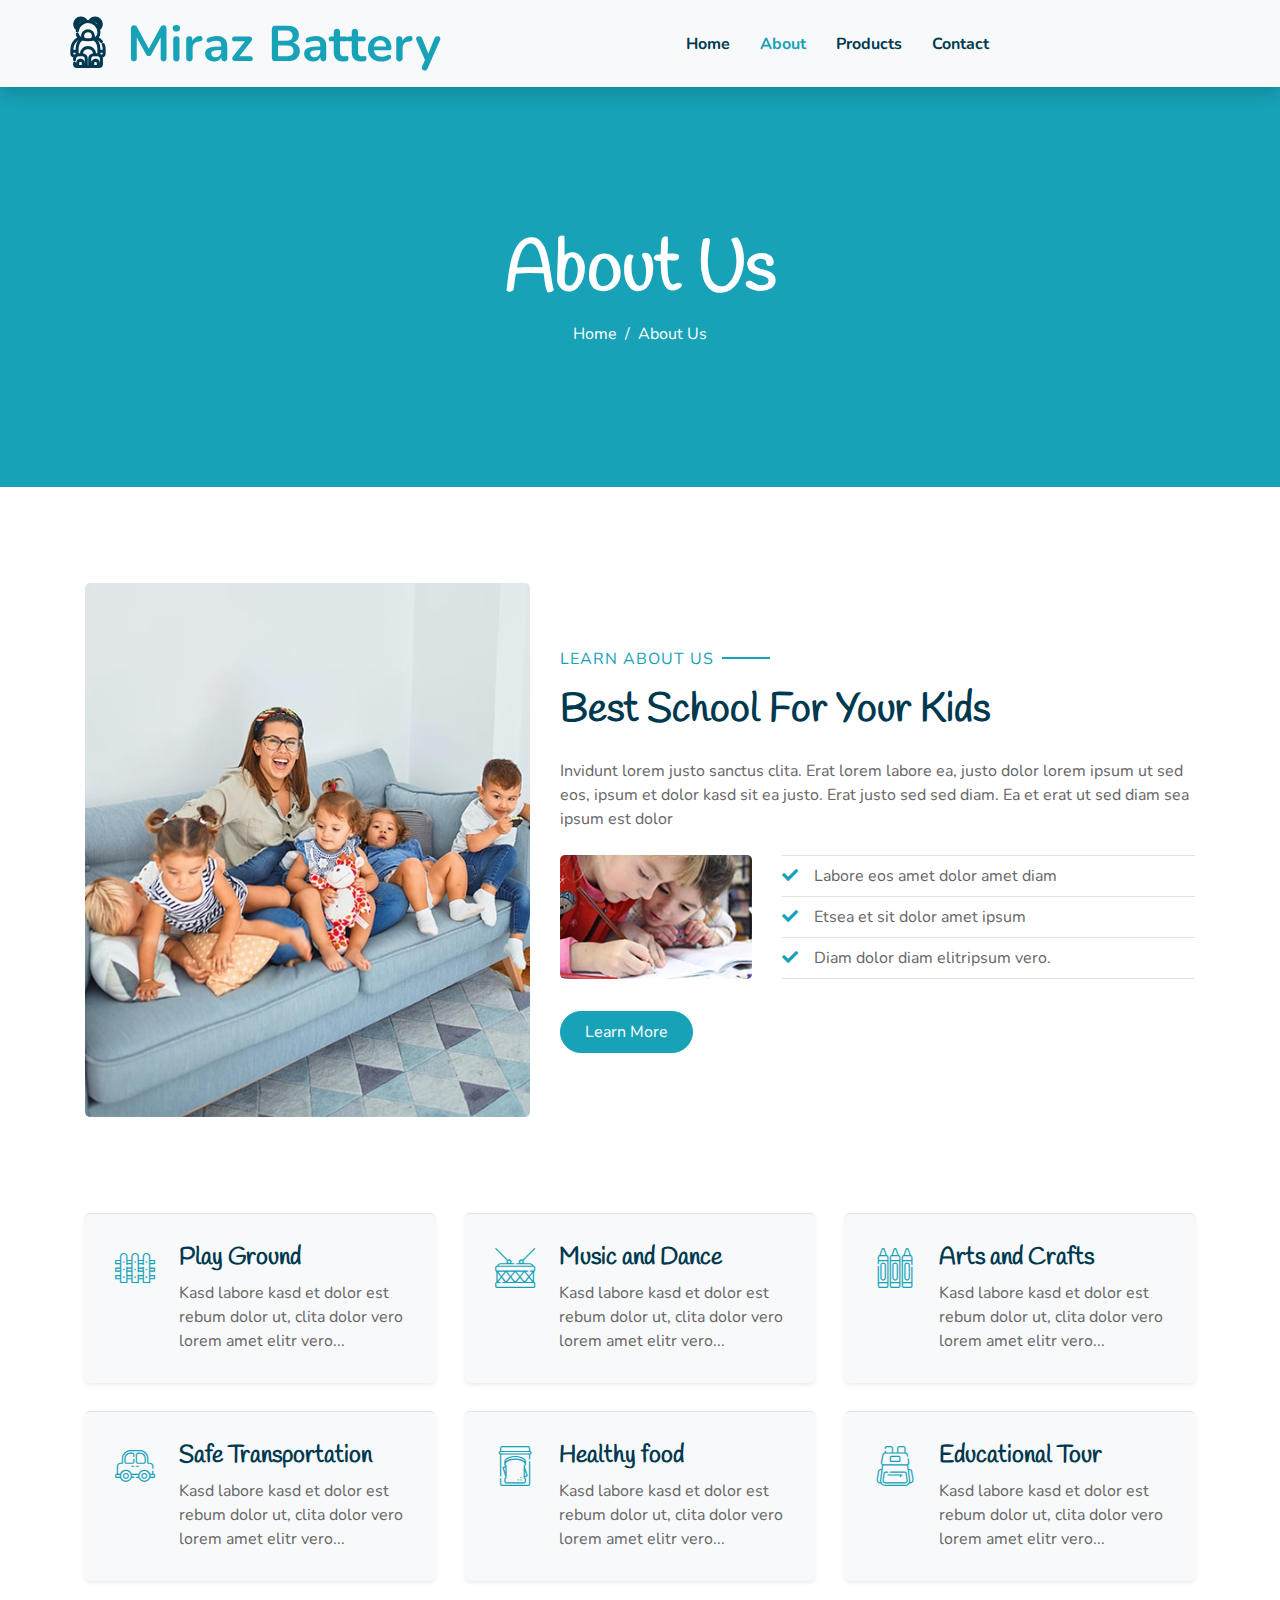
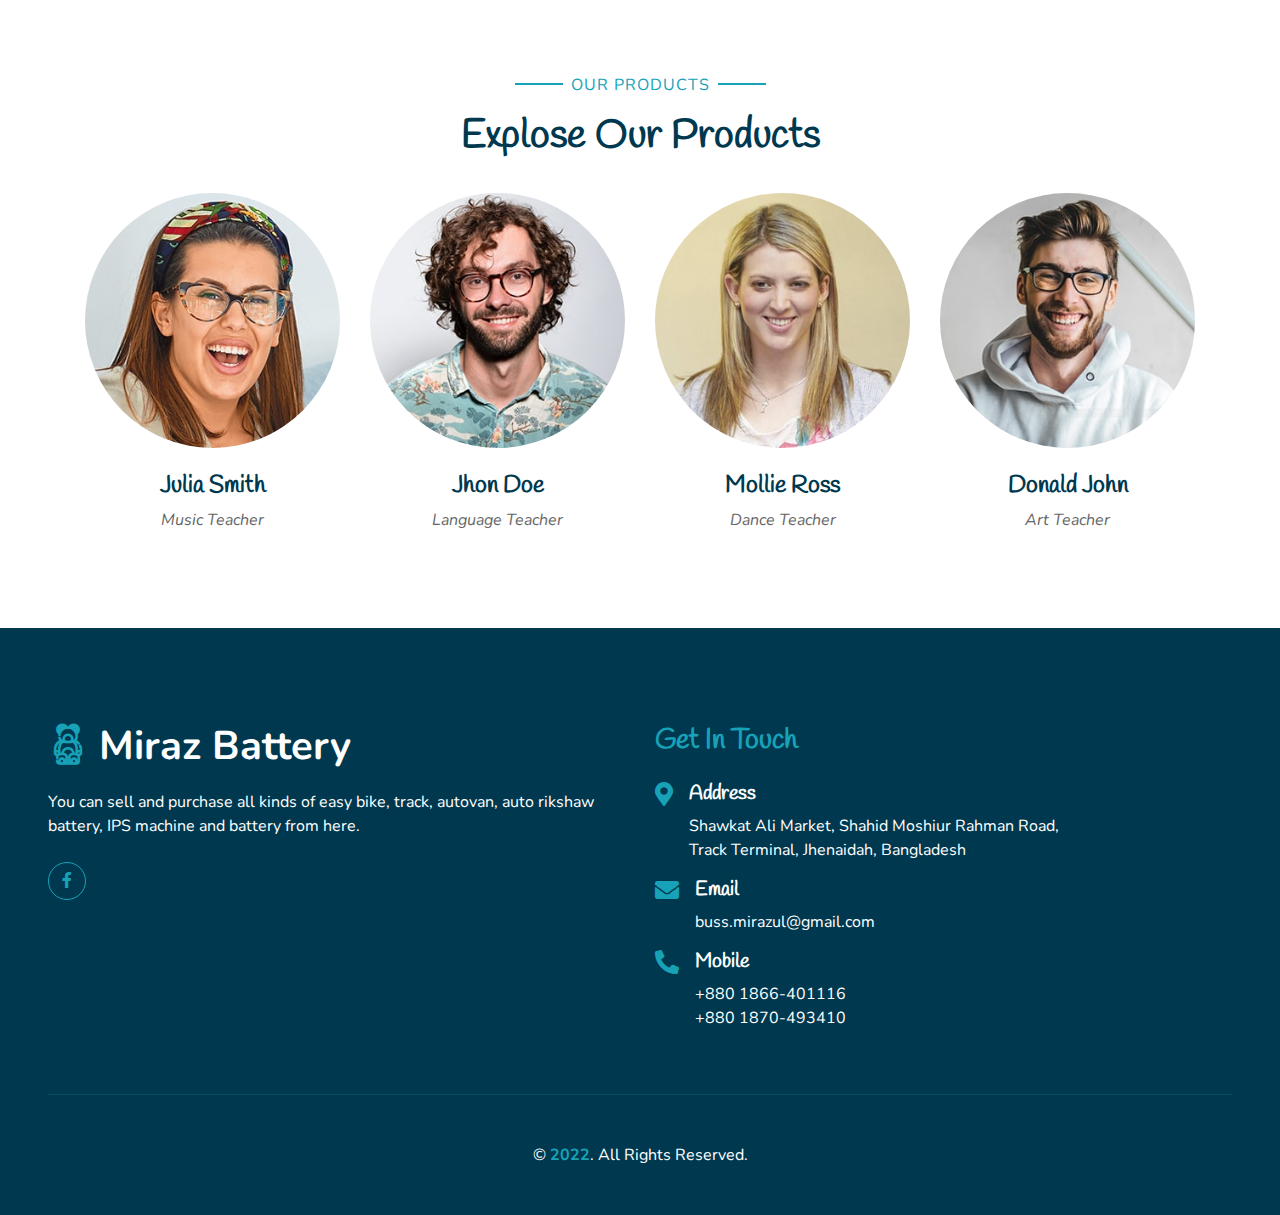
==== commit 0008c119: "[ADD] Add new pages" ====
--- a/about.html
+++ b/about.html
@@ -3,7 +3,7 @@
 
 <head>
     <meta charset="utf-8">
-    <title>KidKinder - Kindergarten Website Template</title>
+    <title>Miraz Battery</title>
     <meta content="width=device-width, initial-scale=1.0" name="viewport">
     <meta content="Free HTML Templates" name="keywords">
     <meta content="Free HTML Templates" name="description">
@@ -35,33 +35,22 @@
         <nav class="navbar navbar-expand-lg bg-light navbar-light py-3 py-lg-0 px-0 px-lg-5">
             <a href="" class="navbar-brand font-weight-bold text-secondary" style="font-size: 50px;">
                 <i class="flaticon-043-teddy-bear"></i>
-                <span class="text-primary">KidKinder</span>
+                <span class="text-primary">Miraz Battery</span>
             </a>
             <button type="button" class="navbar-toggler" data-toggle="collapse" data-target="#navbarCollapse">
                 <span class="navbar-toggler-icon"></span>
             </button>
             <div class="collapse navbar-collapse justify-content-between" id="navbarCollapse">
                 <div class="navbar-nav font-weight-bold mx-auto py-0">
-                    <a href="index.html" class="nav-item nav-link">Home</a>
+                    <a href="index.html" class="nav-item nav-link ">Home</a>
                     <a href="about.html" class="nav-item nav-link active">About</a>
-                    <a href="class.html" class="nav-item nav-link">Classes</a>
-                    <a href="team.html" class="nav-item nav-link">Teachers</a>
-                    <a href="gallery.html" class="nav-item nav-link">Gallery</a>
-                    <div class="nav-item dropdown">
-                        <a href="#" class="nav-link dropdown-toggle" data-toggle="dropdown">Pages</a>
-                        <div class="dropdown-menu rounded-0 m-0">
-                            <a href="blog.html" class="dropdown-item">Blog Grid</a>
-                            <a href="single.html" class="dropdown-item">Blog Detail</a>
-                        </div>
-                    </div>
+                    <a href="team.html" class="nav-item nav-link ">Products</a>
                     <a href="contact.html" class="nav-item nav-link">Contact</a>
                 </div>
-                <a href="" class="btn btn-primary px-4">Join Class</a>
             </div>
         </nav>
     </div>
     <!-- Navbar End -->
-
 
     <!-- Header Start -->
     <div class="container-fluid bg-primary mb-5">
@@ -178,8 +167,8 @@
     <div class="container-fluid pt-5">
         <div class="container">
             <div class="text-center pb-2">
-                <p class="section-title px-5"><span class="px-2">Our Teachers</span></p>
-                <h1 class="mb-4">Meet Our Teachers</h1>
+                <p class="section-title px-5"><span class="px-2">Our Products</span></p>
+                <h1 class="mb-4">Explose Our Products</h1>
             </div>
             <div class="row">
                 <div class="col-md-6 col-lg-3 text-center team mb-5">
@@ -255,79 +244,48 @@
     <!-- Footer Start -->
     <div class="container-fluid bg-secondary text-white mt-5 py-5 px-sm-3 px-md-5">
         <div class="row pt-5">
-            <div class="col-lg-3 col-md-6 mb-5">
+            <div class="col-lg-6 col-md-6 mb-5">
                 <a href="" class="navbar-brand font-weight-bold text-primary m-0 mb-4 p-0" style="font-size: 40px; line-height: 40px;">
                     <i class="flaticon-043-teddy-bear"></i>
-                    <span class="text-white">KidKinder</span>
+                    <span class="text-white">Miraz Battery</span>
                 </a>
-                <p>Labore dolor amet ipsum ea, erat sit ipsum duo eos. Volup amet ea dolor et magna dolor, elitr rebum duo est sed diam elitr. Stet elitr stet diam duo eos rebum ipsum diam ipsum elitr.</p>
+                <p>You can sell and purchase all kinds of  easy bike, track, autovan, auto rikshaw battery, IPS machine and battery from here.</p>
                 <div class="d-flex justify-content-start mt-4">
                     <a class="btn btn-outline-primary rounded-circle text-center mr-2 px-0"
-                        style="width: 38px; height: 38px;" href="#"><i class="fab fa-twitter"></i></a>
-                    <a class="btn btn-outline-primary rounded-circle text-center mr-2 px-0"
-                        style="width: 38px; height: 38px;" href="#"><i class="fab fa-facebook-f"></i></a>
-                    <a class="btn btn-outline-primary rounded-circle text-center mr-2 px-0"
-                        style="width: 38px; height: 38px;" href="#"><i class="fab fa-linkedin-in"></i></a>
-                    <a class="btn btn-outline-primary rounded-circle text-center mr-2 px-0"
-                        style="width: 38px; height: 38px;" href="#"><i class="fab fa-instagram"></i></a>
-                </div>
-            </div>
-            <div class="col-lg-3 col-md-6 mb-5">
+                        style="width: 38px; height: 38px;" href="https://www.facebook.com/bussmiraz"><i class="fab fa-facebook-f"></i></a>
+                </div>
+            </div>
+            <div class="col-lg-6 col-md-6 mb-5">
                 <h3 class="text-primary mb-4">Get In Touch</h3>
                 <div class="d-flex">
                     <h4 class="fa fa-map-marker-alt text-primary"></h4>
                     <div class="pl-3">
                         <h5 class="text-white">Address</h5>
-                        <p>123 Street, New York, USA</p>
+                        <p>Shawkat Ali Market, Shahid Moshiur Rahman Road, <br/> Track Terminal, Jhenaidah, Bangladesh</p>
                     </div>
                 </div>
                 <div class="d-flex">
                     <h4 class="fa fa-envelope text-primary"></h4>
                     <div class="pl-3">
                         <h5 class="text-white">Email</h5>
-                        <p>info@example.com</p>
+                        <p>buss.mirazul@gmail.com</p>
                     </div>
                 </div>
                 <div class="d-flex">
                     <h4 class="fa fa-phone-alt text-primary"></h4>
                     <div class="pl-3">
-                        <h5 class="text-white">Phone</h5>
-                        <p>+012 345 67890</p>
-                    </div>
-                </div>
-            </div>
-            <div class="col-lg-3 col-md-6 mb-5">
-                <h3 class="text-primary mb-4">Quick Links</h3>
-                <div class="d-flex flex-column justify-content-start">
-                    <a class="text-white mb-2" href="#"><i class="fa fa-angle-right mr-2"></i>Home</a>
-                    <a class="text-white mb-2" href="#"><i class="fa fa-angle-right mr-2"></i>About Us</a>
-                    <a class="text-white mb-2" href="#"><i class="fa fa-angle-right mr-2"></i>Our Classes</a>
-                    <a class="text-white mb-2" href="#"><i class="fa fa-angle-right mr-2"></i>Our Teachers</a>
-                    <a class="text-white mb-2" href="#"><i class="fa fa-angle-right mr-2"></i>Our Blog</a>
-                    <a class="text-white" href="#"><i class="fa fa-angle-right mr-2"></i>Contact Us</a>
-                </div>
-            </div>
-            <div class="col-lg-3 col-md-6 mb-5">
-                <h3 class="text-primary mb-4">Newsletter</h3>
-                <form action="">
-                    <div class="form-group">
-                        <input type="text" class="form-control border-0 py-4" placeholder="Your Name" required="required" />
-                    </div>
-                    <div class="form-group">
-                        <input type="email" class="form-control border-0 py-4" placeholder="Your Email"
-                            required="required" />
-                    </div>
-                    <div>
-                        <button class="btn btn-primary btn-block border-0 py-3" type="submit">Submit Now</button>
-                    </div>
-                </form>
+                        <h5 class="text-white">Mobile</h5>
+                        <p>
+                            +880 1866-401116 <br>
+                            +880 1870-493410
+                        </p>
+                    </div>
+                </div>
             </div>
         </div>
         <div class="container-fluid pt-5" style="border-top: 1px solid rgba(23, 162, 184, .2);;">
             <p class="m-0 text-center text-white">
-                &copy; <a class="text-primary font-weight-bold" href="#">Your Site Name</a>. All Rights Reserved. Designed
-                by
-                <a class="text-primary font-weight-bold" href="https://htmlcodex.com">HTML Codex</a>
+                &copy; <a class="text-primary font-weight-bold" href="#">2022</a>. All Rights Reserved.
             </p>
         </div>
     </div>
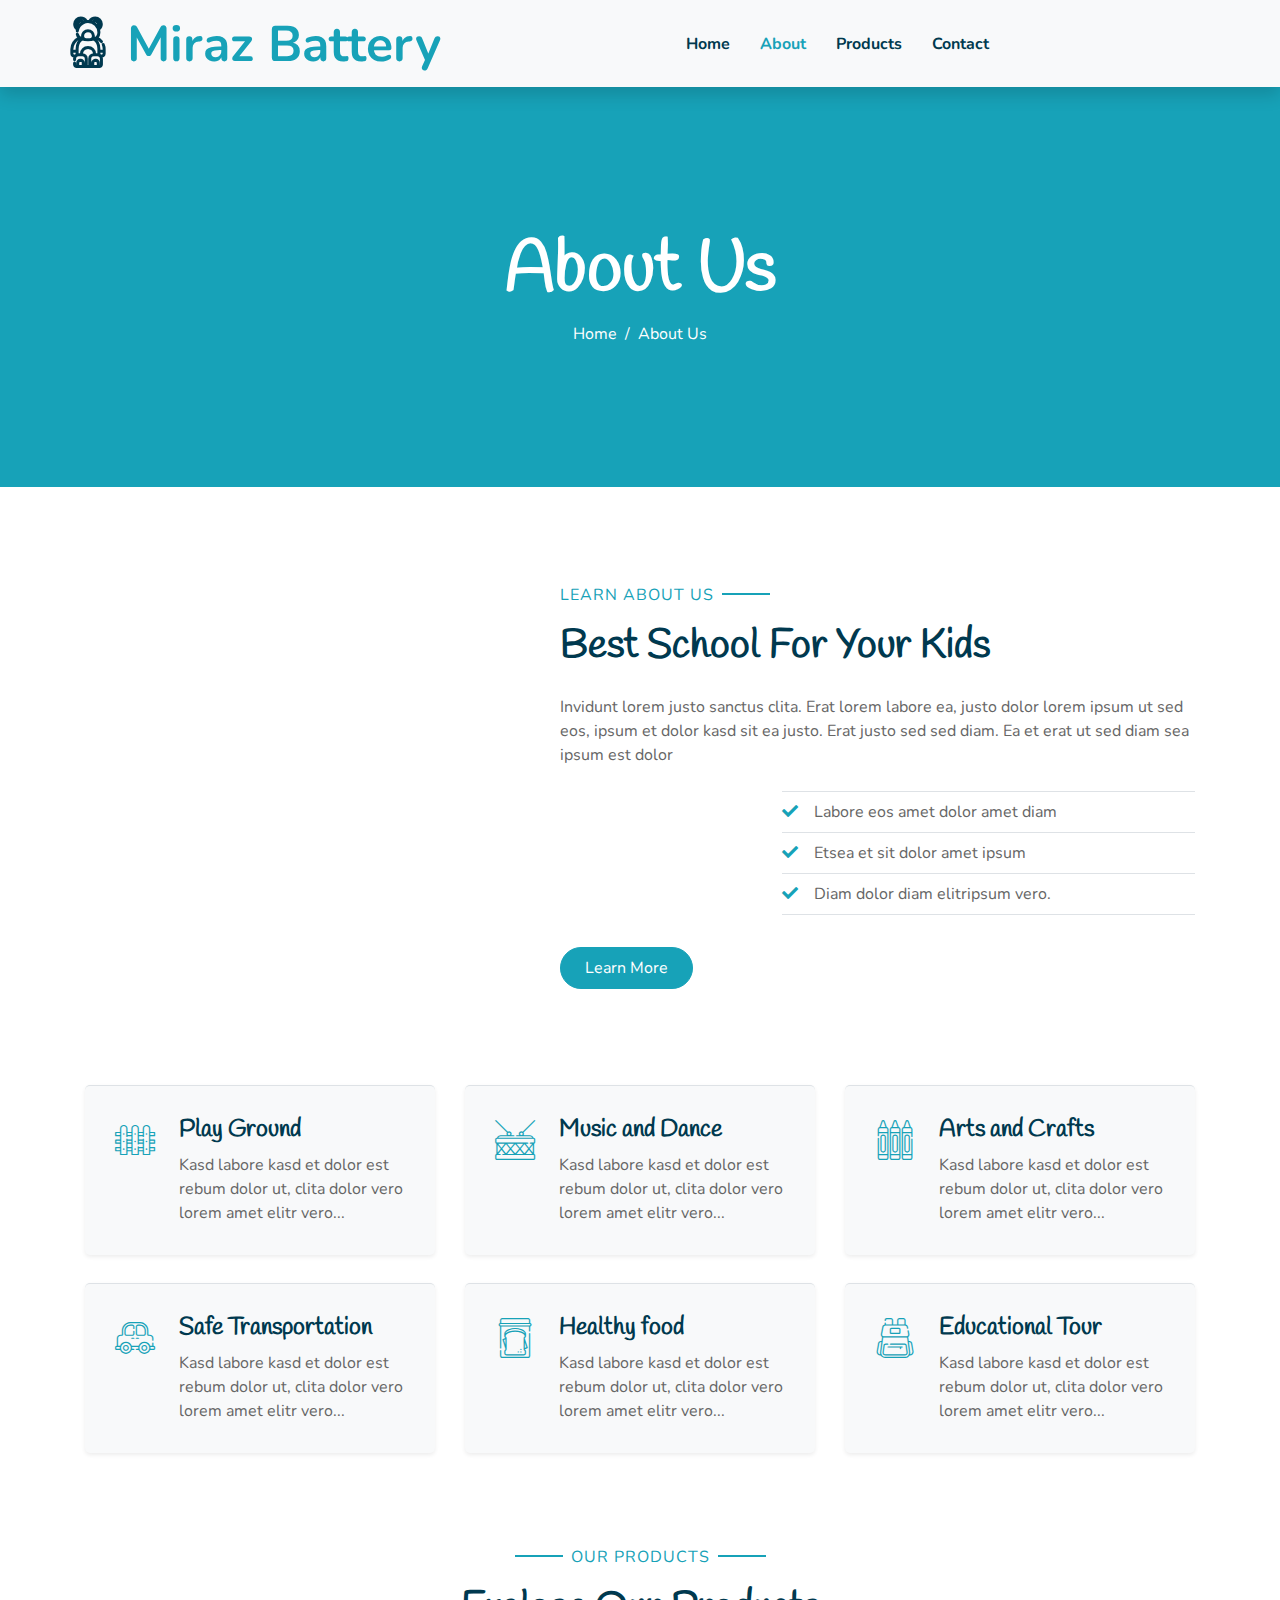
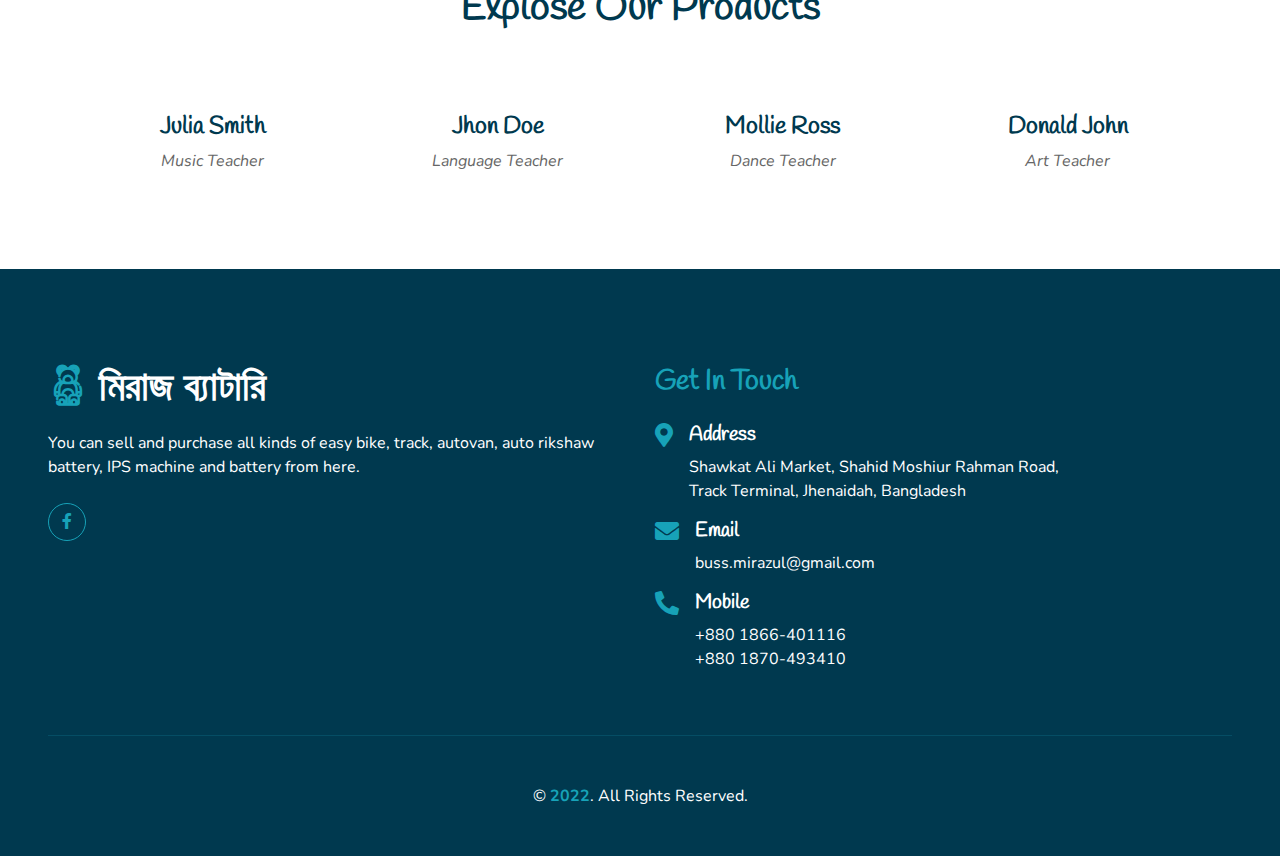
==== commit e6ad055a: "[FIX] Fix footer issues" ====
--- a/about.html
+++ b/about.html
@@ -247,7 +247,7 @@
             <div class="col-lg-6 col-md-6 mb-5">
                 <a href="" class="navbar-brand font-weight-bold text-primary m-0 mb-4 p-0" style="font-size: 40px; line-height: 40px;">
                     <i class="flaticon-043-teddy-bear"></i>
-                    <span class="text-white">Miraz Battery</span>
+                    <span class="text-white">মিরাজ ব্যাটারি</span>
                 </a>
                 <p>You can sell and purchase all kinds of  easy bike, track, autovan, auto rikshaw battery, IPS machine and battery from here.</p>
                 <div class="d-flex justify-content-start mt-4">
--- a/css/style.css
+++ b/css/style.css
@@ -4577,6 +4577,14 @@
   width: 100%;
 }
 
+.img-h-240{
+  height: 240px;
+}
+
+.img-h-400{
+  height: 400px !important;
+}
+
 .card-img,
 .card-img-top {
   border-top-left-radius: 4px;
@@ -9864,3 +9872,22 @@
   padding: 0;
   list-style-type: none;
 }
+
+.header-fixed  {
+  background: #fff;
+  position: fixed;
+  top: 0;
+  left: 0;
+  width: 100%;
+  z-index: 999px;
+  box-shadow: 0px 0px 6px 0px rgba(0, 0, 0, 0.5);
+}
+
+.header-fixed  {
+  background: #fff;
+  position: fixed;
+}
+.attr-clr{
+  color: black !important;
+  font-weight: bold !important;
+}
